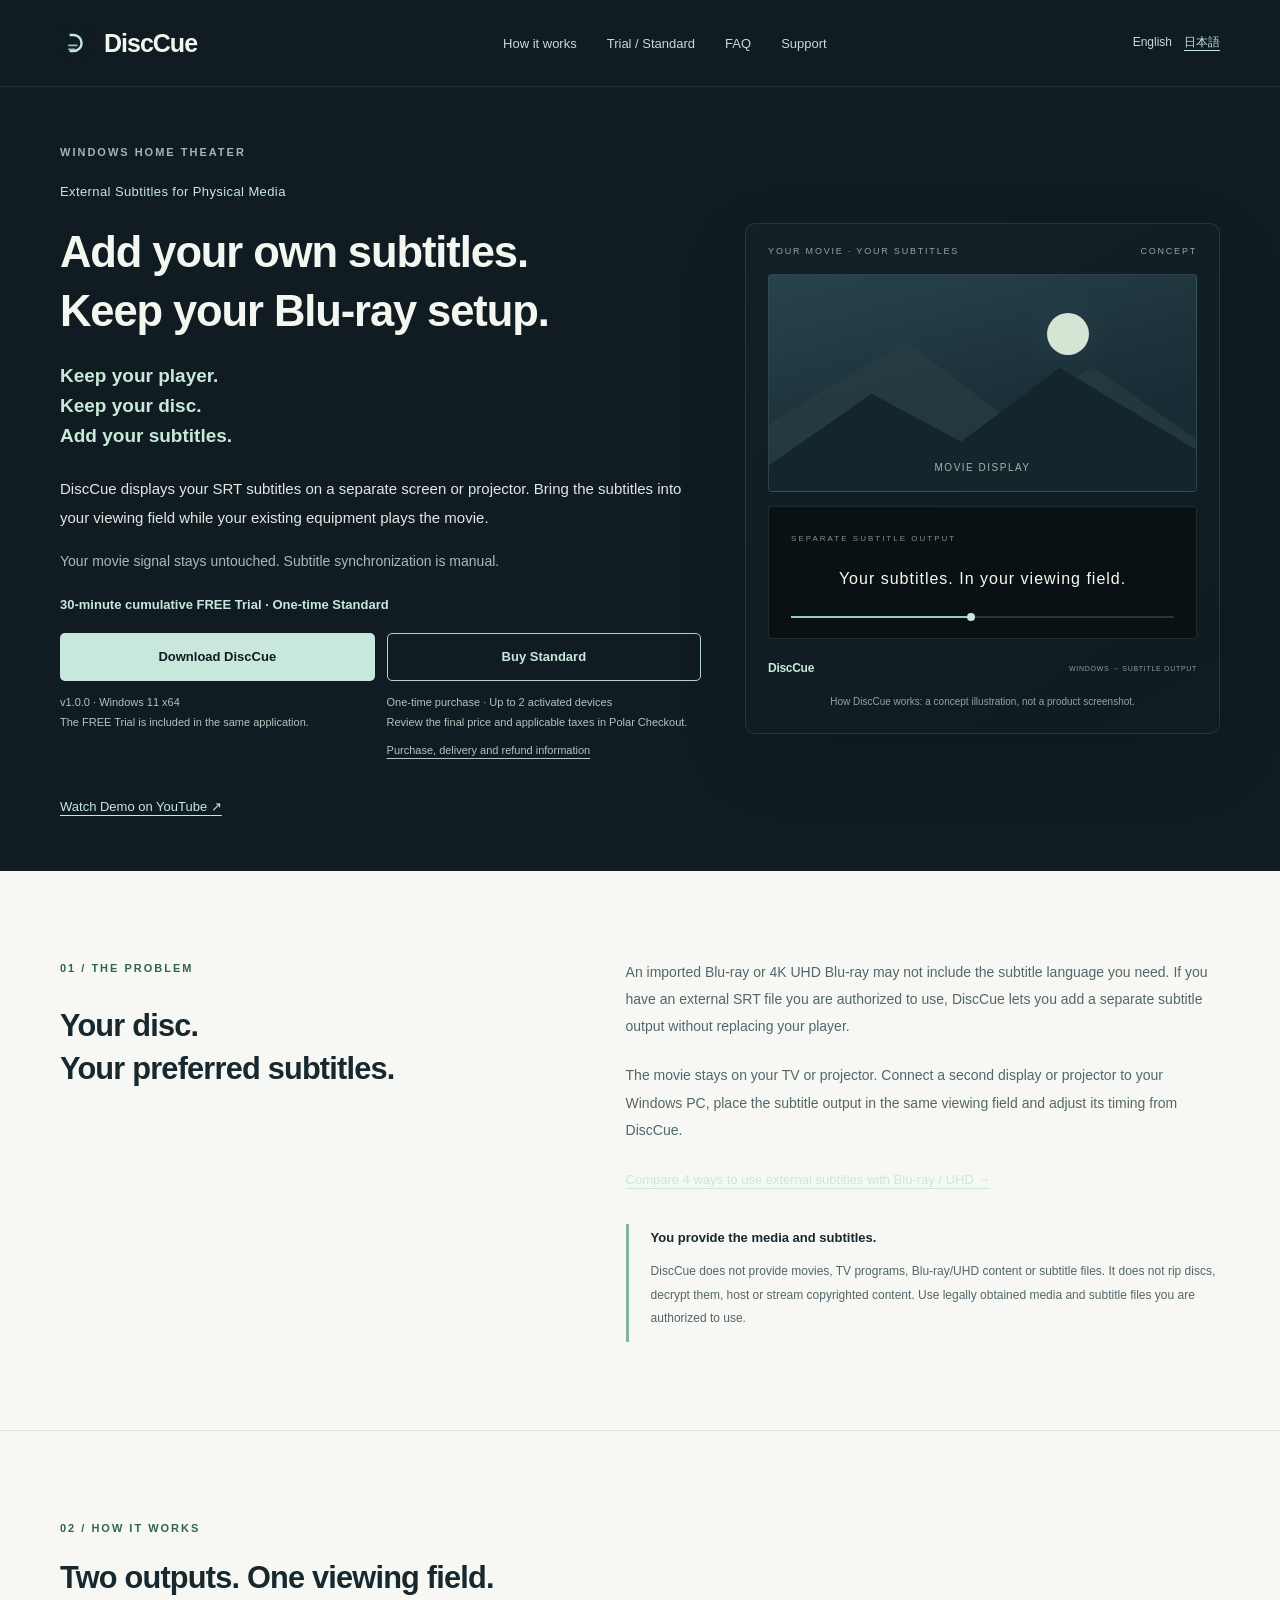
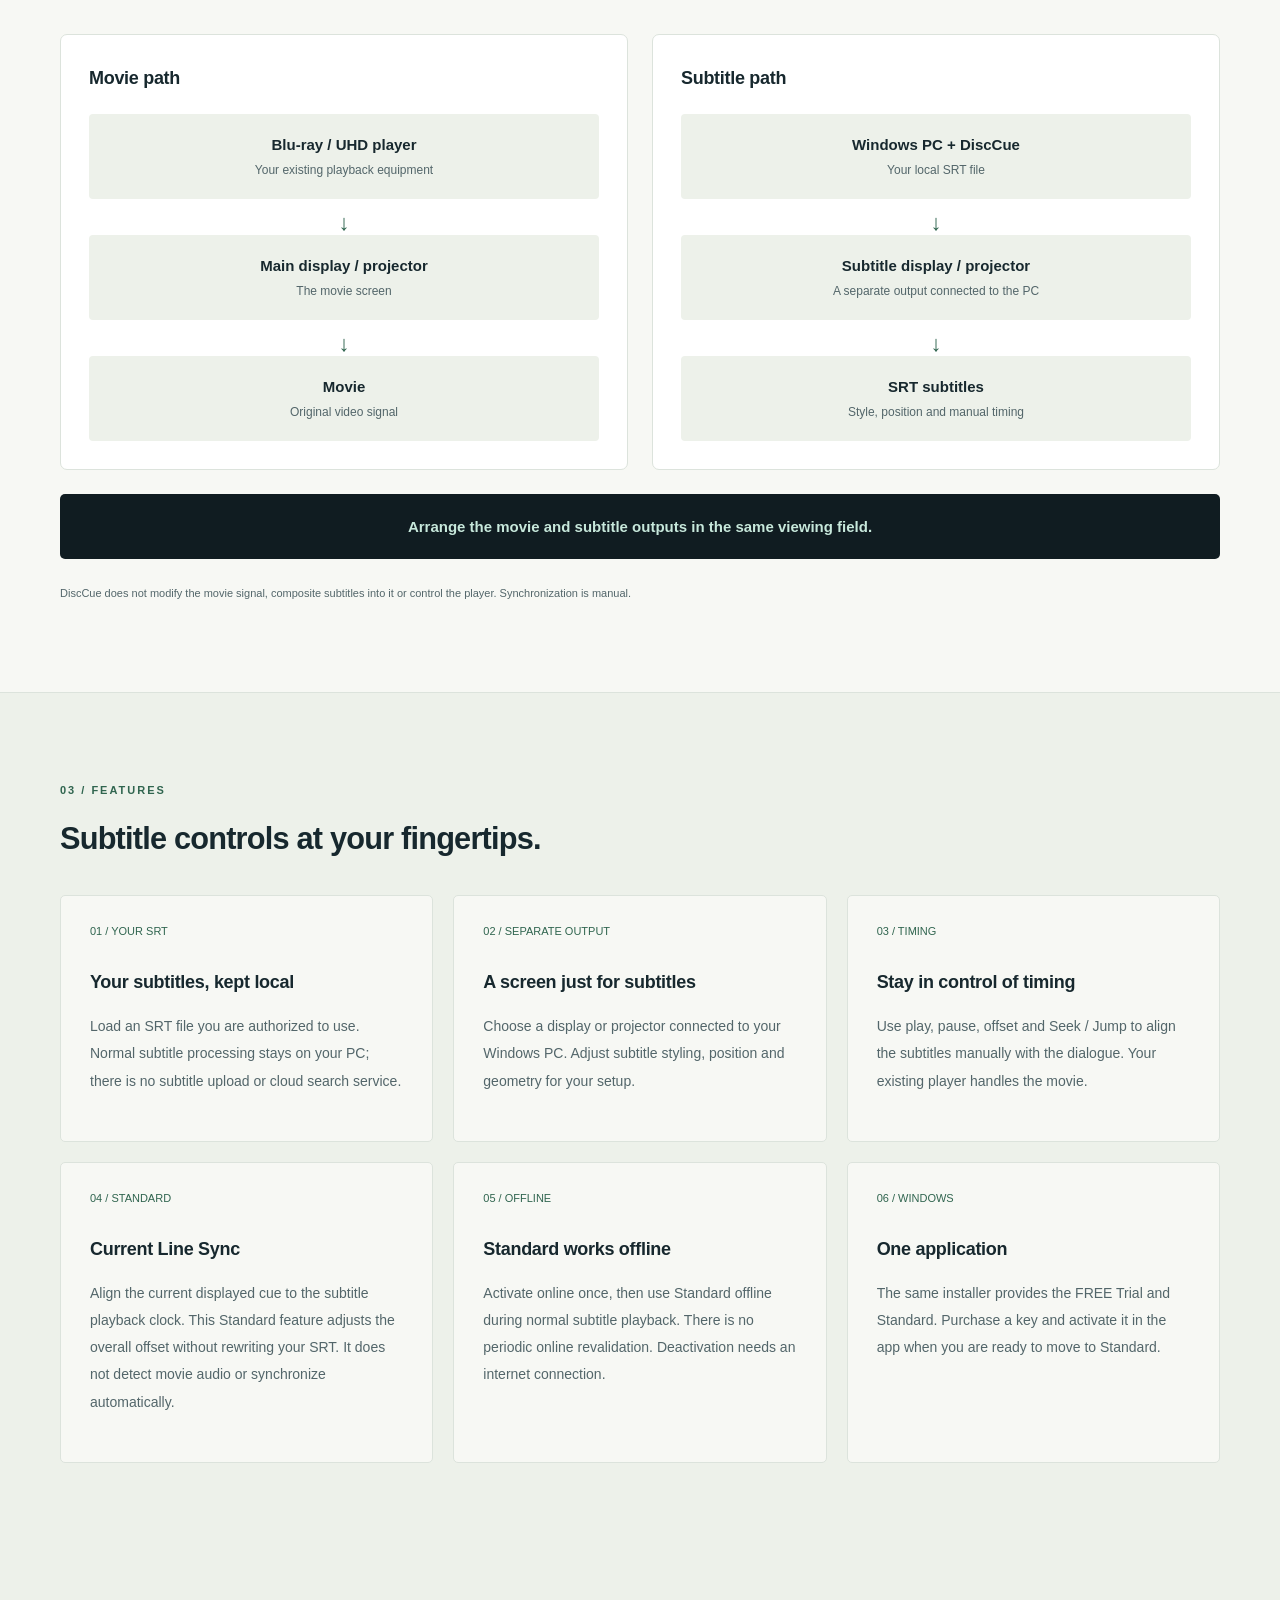
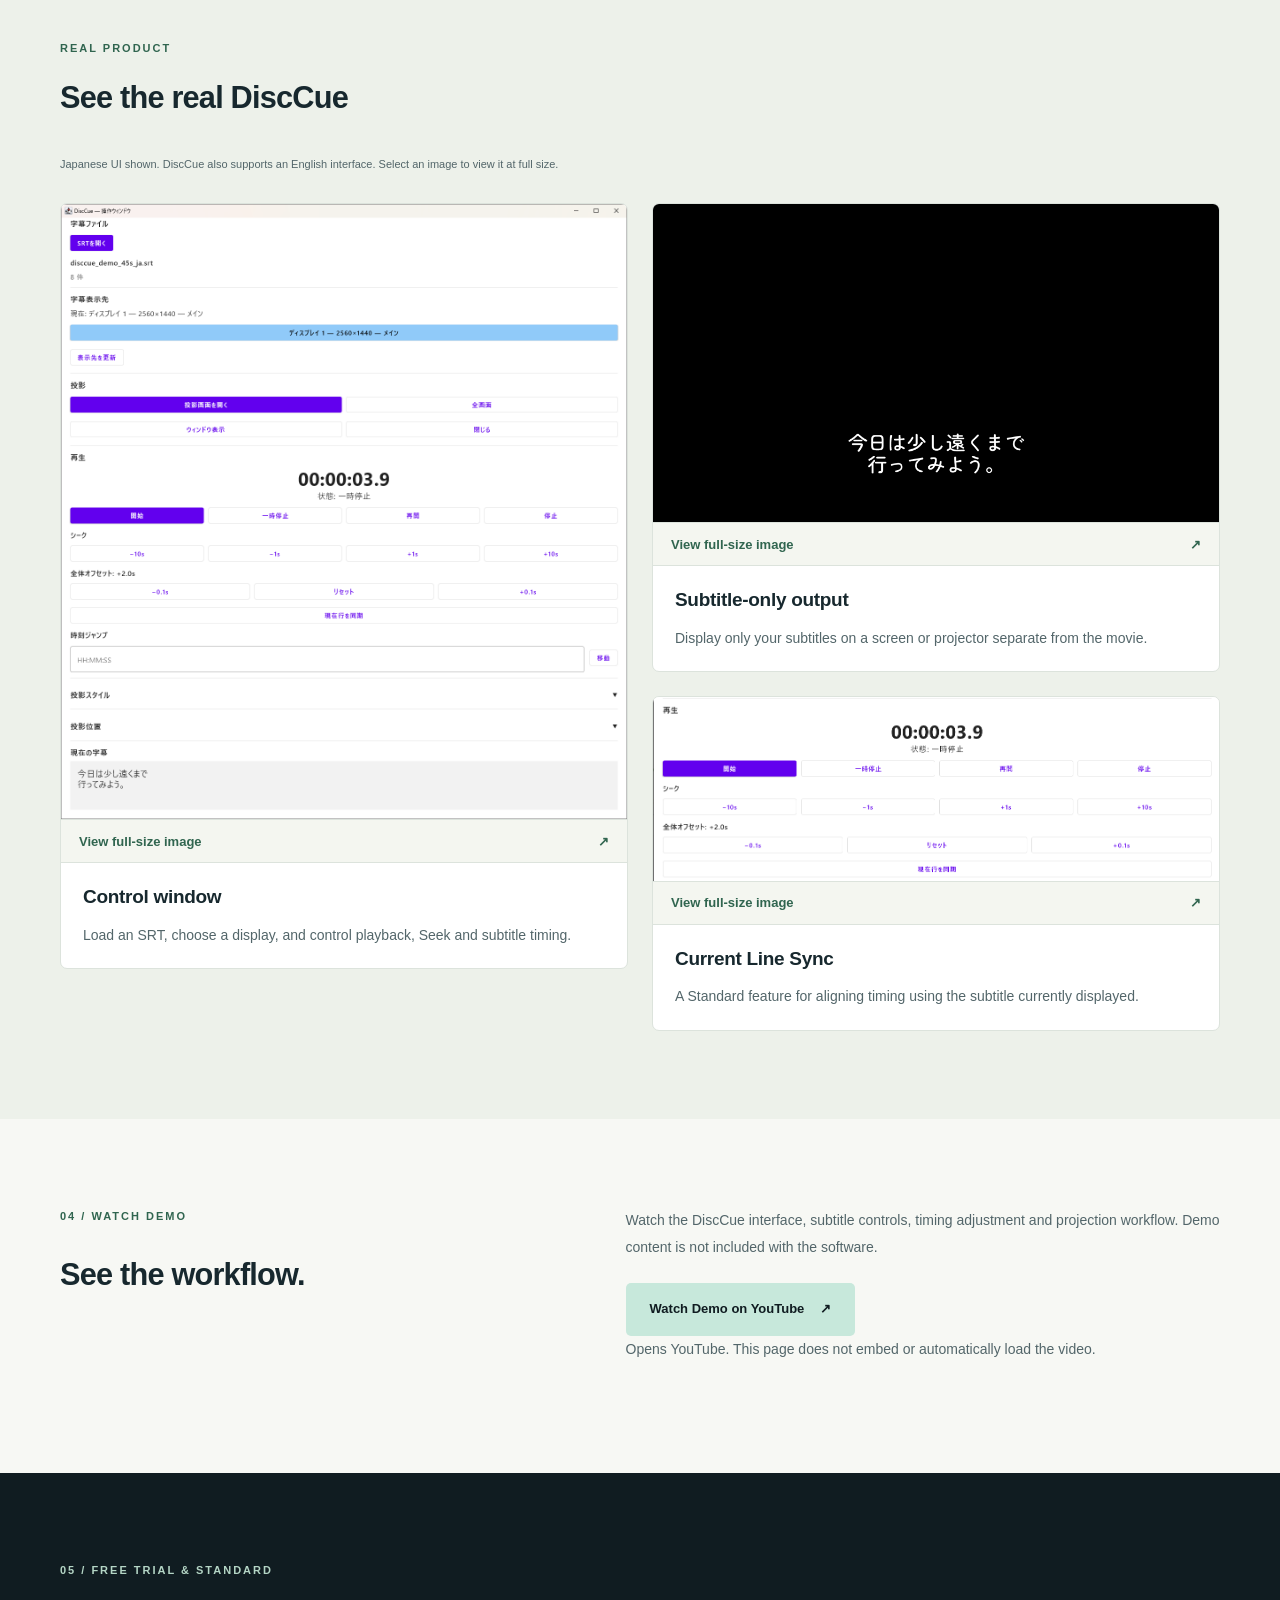
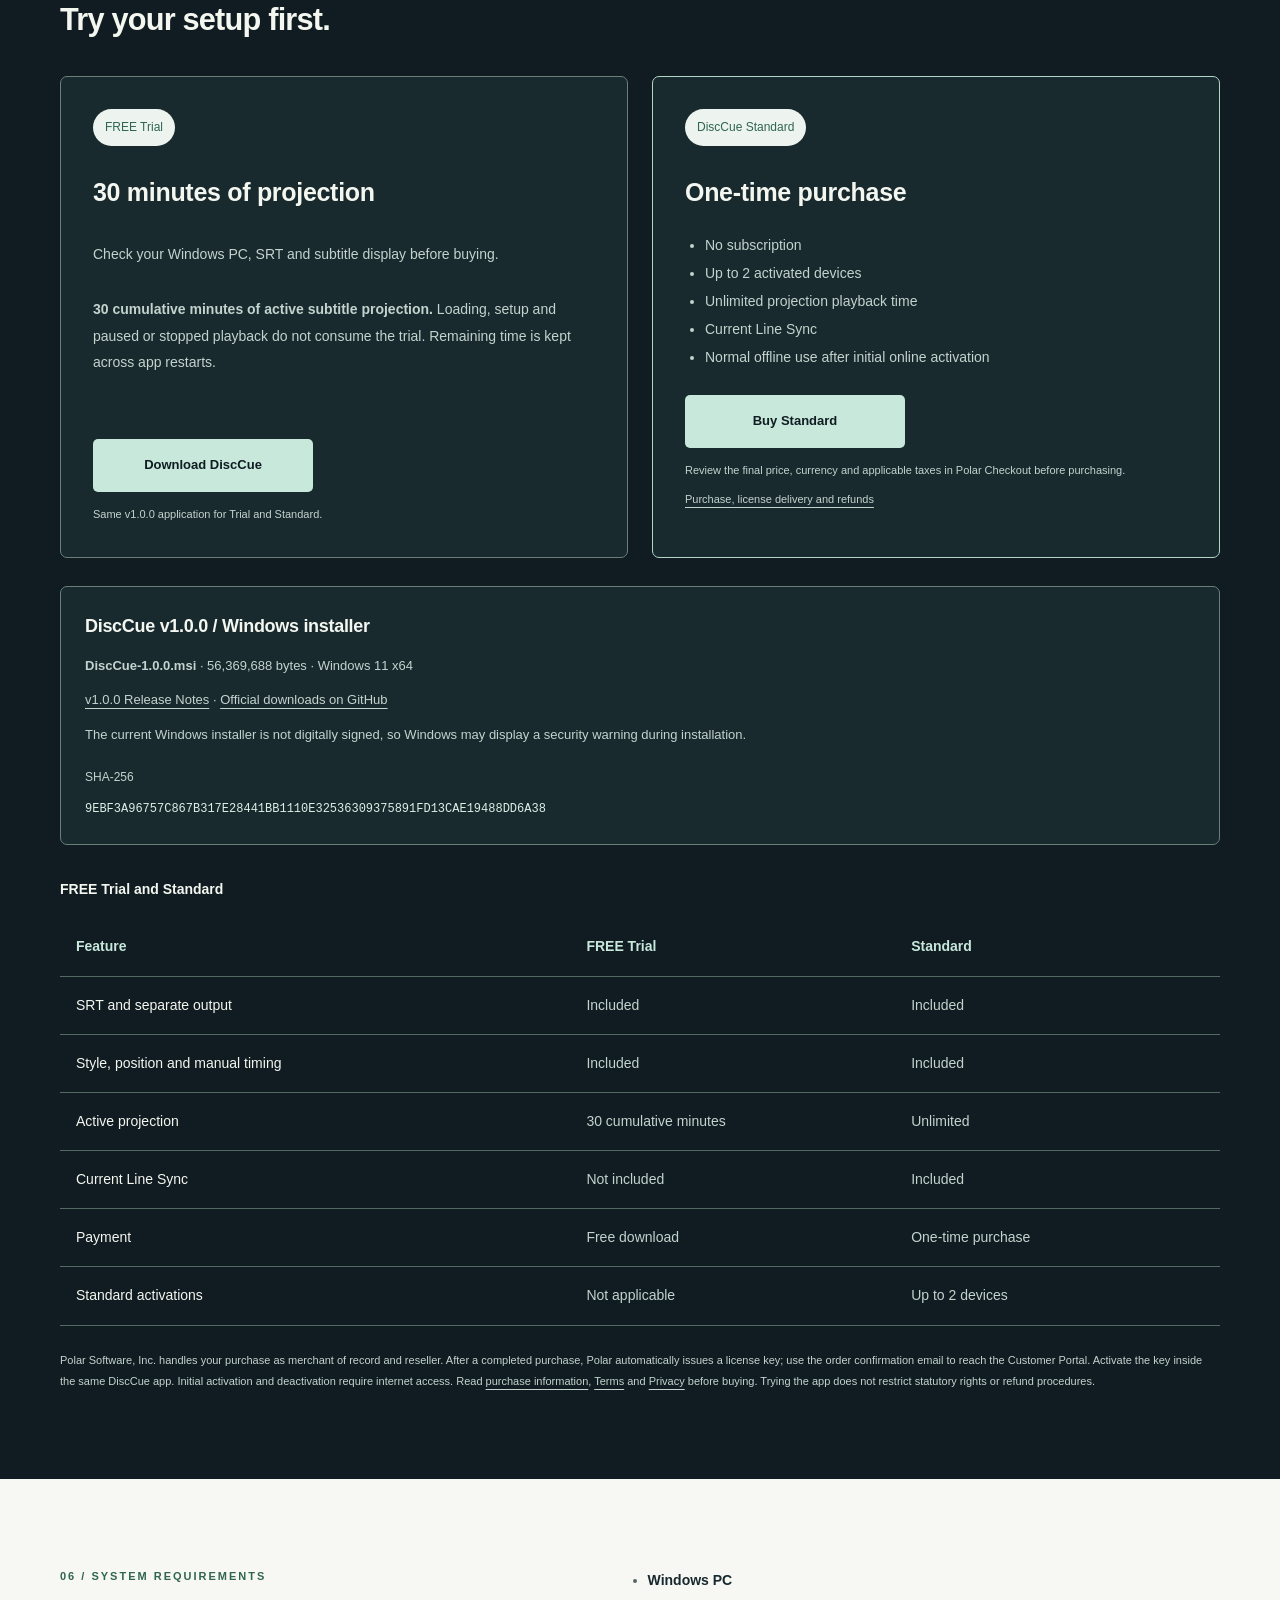
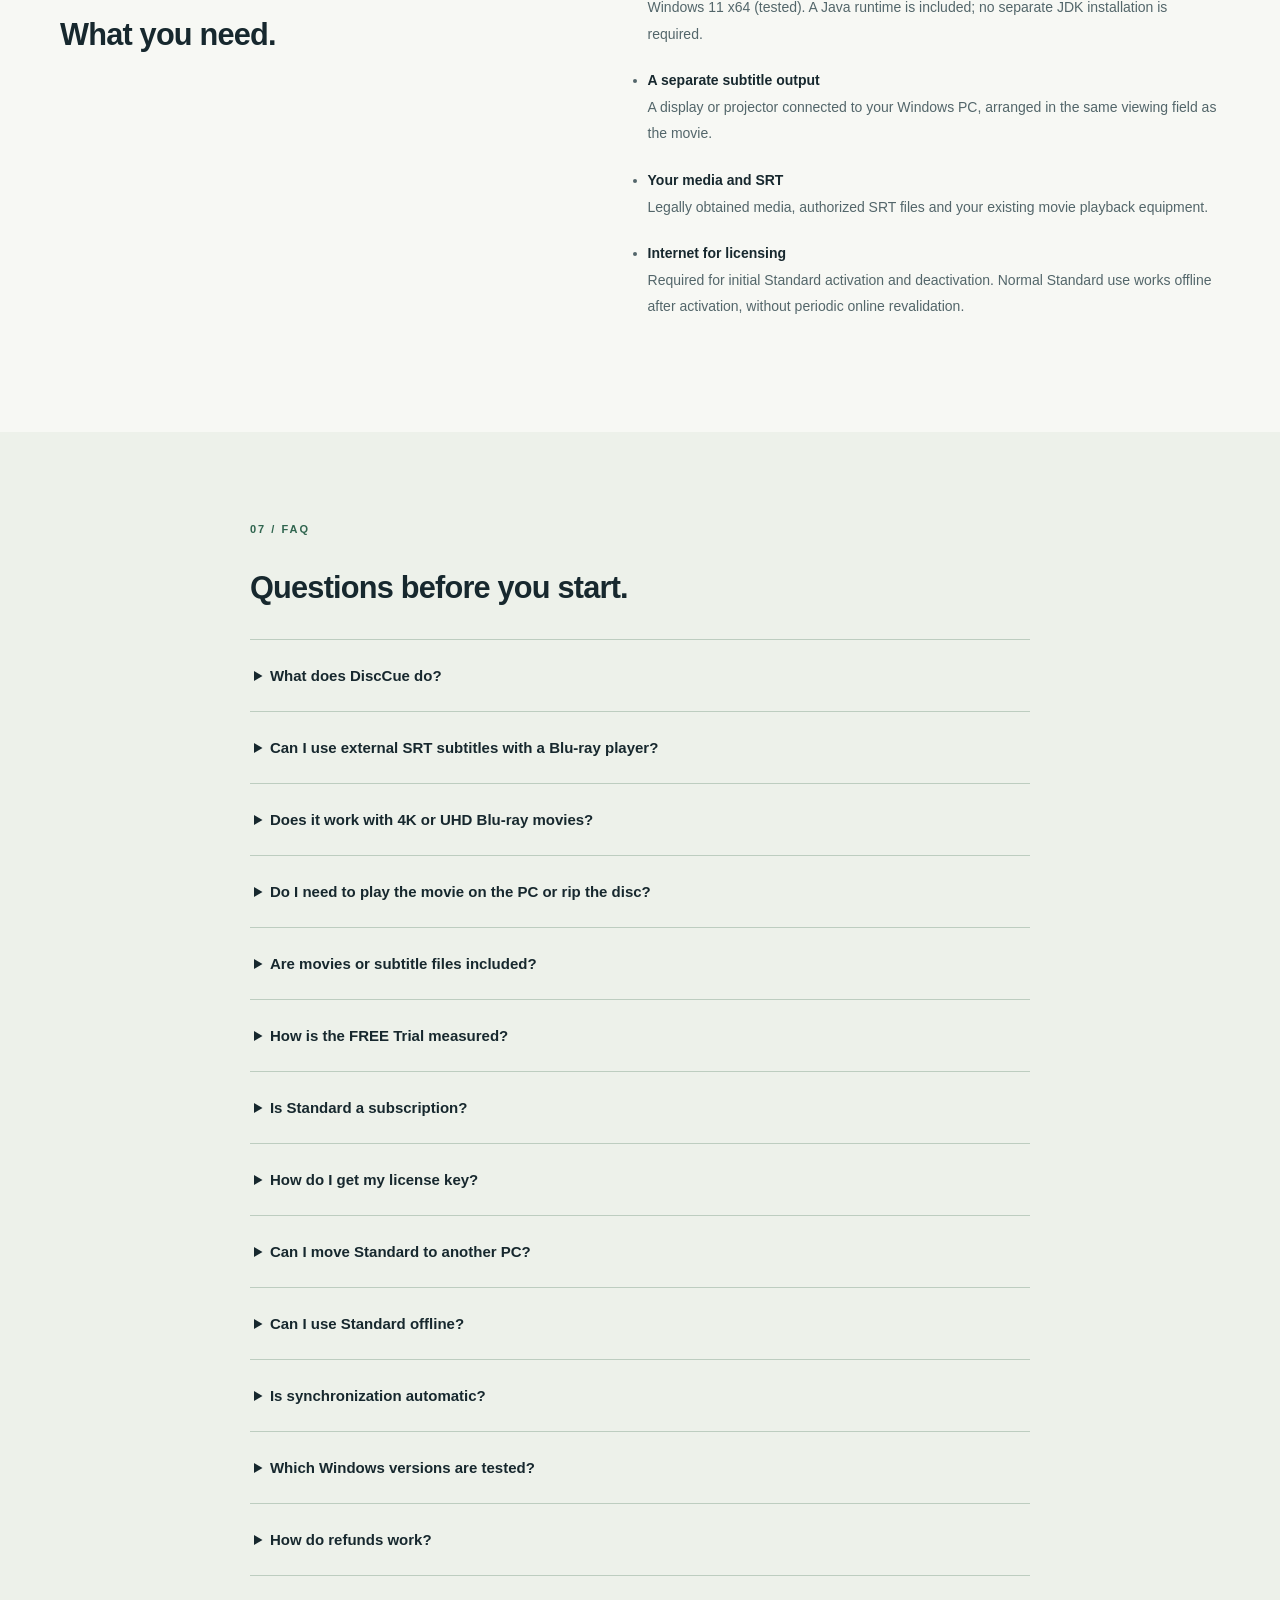
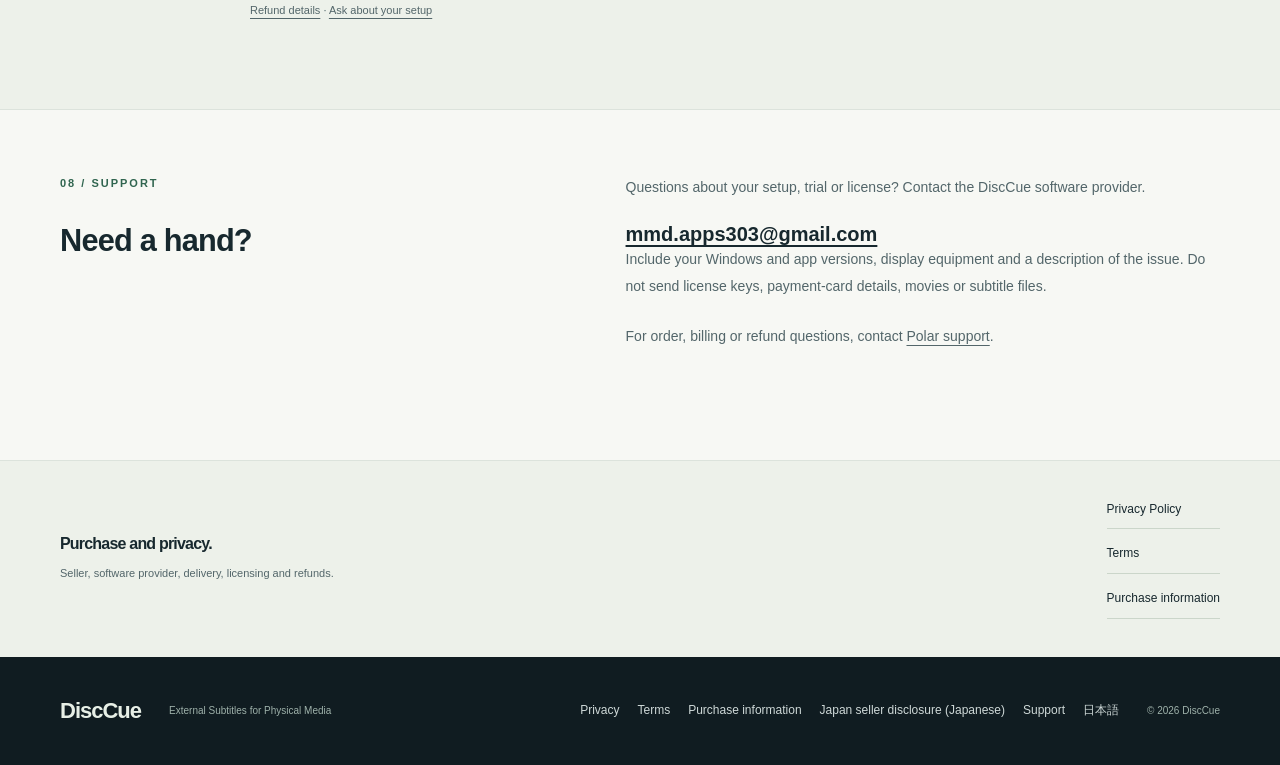
==== en/index.html @ c6c75b80 "Update DiscCue demo video links" ====
<!doctype html>
<html lang="en">
<head>
  <meta charset="utf-8">
  <meta name="viewport" content="width=device-width, initial-scale=1">
  <title>DiscCue — External SRT subtitles for Blu-ray and UHD</title>
  <meta name="description" content="Use your own external SRT subtitles with Blu-ray or UHD playback through a separate Windows display or projector. Manual timing, a free trial and one-time Standard.">
  <meta name="theme-color" content="#101c21">
  <link rel="canonical" href="https://maguwaidog.github.io/disccue/en/">
  <link rel="alternate" hreflang="ja" href="https://maguwaidog.github.io/disccue/">
  <link rel="alternate" hreflang="en" href="https://maguwaidog.github.io/disccue/en/">
  <link rel="alternate" hreflang="x-default" href="https://maguwaidog.github.io/disccue/">
  <meta property="og:type" content="website">
  <meta property="og:site_name" content="DiscCue">
  <meta property="og:locale" content="en_US">
  <meta property="og:title" content="DiscCue — External SRT subtitles for Blu-ray and UHD">
  <meta property="og:description" content="Use your own external SRT subtitles with Blu-ray or UHD playback through a separate Windows display or projector. Manual timing, a free trial and one-time Standard.">
  <meta property="og:url" content="https://maguwaidog.github.io/disccue/en/">
  <meta name="twitter:card" content="summary">
  <meta name="twitter:title" content="DiscCue — External SRT subtitles for Blu-ray and UHD">
  <meta name="twitter:description" content="Use your own external SRT subtitles with Blu-ray or UHD playback through a separate Windows display or projector. Manual timing, a free trial and one-time Standard.">
  <link rel="icon" href="../assets/favicon.svg" type="image/svg+xml">
  <link rel="stylesheet" href="../assets/styles.css">
</head>
<body>
  <a class="skip-link" href="#main">Skip to content</a>
  <header class="site-header"><div class="wrap header-inner">
    <a class="brand" href="./" aria-label="DiscCue home"><img src="../assets/favicon.svg" width="32" height="32" alt=""><span>DiscCue</span></a>
    <nav aria-label="Main navigation"><a href="#how-it-works">How it works</a><a href="#pricing">Trial / Standard</a><a href="#faq">FAQ</a><a href="#support">Support</a></nav>
    <div class="language-switch" aria-label="Website language"><span lang="en" aria-current="true">English</span><a href="../" lang="ja" hreflang="ja" aria-label="日本語 / Japanese">日本語</a></div>
  </div></header>
  <main id="main">
    <section class="hero"><div class="wrap hero-grid">
      <div class="hero-copy"><p class="eyebrow">WINDOWS HOME THEATER</p><p class="descriptor">External Subtitles for Physical Media</p>
        <h1>Add your own subtitles.<br>Keep your Blu-ray setup.</h1>
        <p class="hero-promise">Keep your player.<br>Keep your disc.<br>Add your subtitles.</p>
        <p class="lead">DiscCue displays your SRT subtitles on a separate screen or projector. Bring the subtitles into your viewing field while your existing equipment plays the movie.</p>
        <p class="hero-detail">Your movie signal stays untouched. Subtitle synchronization is manual.</p>
        <p class="offer-summary">30-minute cumulative FREE Trial · One-time Standard</p>
        <div class="cta-group" aria-label="Try or purchase DiscCue">
          <div class="cta-item"><a class="button" href="https://github.com/maguwaidog/DiscCue-Releases/releases/download/v1.0.0/DiscCue-1.0.0.msi" aria-describedby="download-note">Download DiscCue</a><p id="download-note" class="cta-note">v1.0.0 · Windows 11 x64<br>The FREE Trial is included in the same application.</p></div>
          <div class="cta-item"><a class="button button-outline" href="https://buy.polar.sh/polar_cl_TDCBYYSAvUdgNv5AkaE9ONiixadWXCWjz7tw21eu6fU" aria-describedby="purchase-note">Buy Standard</a><p id="purchase-note" class="cta-note">One-time purchase · Up to 2 activated devices<br>Review the final price and applicable taxes in Polar Checkout.<br><a href="purchase.html">Purchase, delivery and refund information</a></p></div>
        </div>
        <a class="text-link" href="https://youtu.be/dOdLDPHiemw">Watch Demo on YouTube <span aria-hidden="true">↗</span></a>
      </div>
      <figure class="concept" aria-labelledby="concept-caption">
        <div class="concept-top"><span>YOUR MOVIE · YOUR SUBTITLES</span><span>CONCEPT</span></div>
        <div class="screen-art" aria-hidden="true"><div class="moon"></div><div class="ridge ridge-back"></div><div class="ridge ridge-front"></div><span class="screen-label">MOVIE DISPLAY</span></div>
        <div class="subtitle-panel" aria-hidden="true"><span class="panel-label">SEPARATE SUBTITLE OUTPUT</span><p>Your subtitles. In your viewing field.</p><div class="timeline"><span></span><i></i></div></div>
        <div class="concept-bottom"><strong>DiscCue</strong><span>WINDOWS → SUBTITLE OUTPUT</span></div>
        <figcaption id="concept-caption">How DiscCue works: a concept illustration, not a product screenshot.</figcaption>
      </figure>
    </div></section>

    <section class="section product" id="problem"><div class="wrap product-grid"><div><p class="eyebrow">01 / THE PROBLEM</p><h2>Your disc.<br>Your preferred subtitles.</h2></div><div class="prose"><p>An imported Blu-ray or 4K UHD Blu-ray may not include the subtitle language you need. If you have an external SRT file you are authorized to use, DiscCue lets you add a separate subtitle output without replacing your player.</p><p>The movie stays on your TV or projector. Connect a second display or projector to your Windows PC, place the subtitle output in the same viewing field and adjust its timing from DiscCue.</p><p><a class="text-link" href="guides/blu-ray-external-subtitles/">Compare 4 ways to use external subtitles with Blu-ray / UHD →</a></p><div class="content-notice"><strong>You provide the media and subtitles.</strong><p>DiscCue does not provide movies, TV programs, Blu-ray/UHD content or subtitle files. It does not rip discs, decrypt them, host or stream copyrighted content. Use legally obtained media and subtitle files you are authorized to use.</p></div></div></div></section>

    <section class="section how-section" id="how-it-works"><div class="wrap"><div class="section-heading"><div><p class="eyebrow">02 / HOW IT WORKS</p><h2>Two outputs. One viewing field.</h2></div></div><div class="flow-grid"><div class="flow-card"><h3>Movie path</h3><ol class="signal-flow"><li>Blu-ray / UHD player<span>Your existing playback equipment</span></li><li>Main display / projector<span>The movie screen</span></li><li>Movie<span>Original video signal</span></li></ol></div><div class="flow-card"><h3>Subtitle path</h3><ol class="signal-flow"><li>Windows PC + DiscCue<span>Your local SRT file</span></li><li>Subtitle display / projector<span>A separate output connected to the PC</span></li><li>SRT subtitles<span>Style, position and manual timing</span></li></ol></div></div><p class="viewing-note">Arrange the movie and subtitle outputs in the same viewing field.</p><p class="section-note">DiscCue does not modify the movie signal, composite subtitles into it or control the player. Synchronization is manual.</p></div></section>

    <section class="section features" id="features"><div class="wrap"><div class="section-heading"><div><p class="eyebrow">03 / FEATURES</p><h2>Subtitle controls at your fingertips.</h2></div></div><div class="feature-grid">
        <article class="feature-card"><span class="feature-number">01 / YOUR SRT</span><h3>Your subtitles, kept local</h3><p>Load an SRT file you are authorized to use. Normal subtitle processing stays on your PC; there is no subtitle upload or cloud search service.</p></article>
        <article class="feature-card"><span class="feature-number">02 / SEPARATE OUTPUT</span><h3>A screen just for subtitles</h3><p>Choose a display or projector connected to your Windows PC. Adjust subtitle styling, position and geometry for your setup.</p></article>
        <article class="feature-card"><span class="feature-number">03 / TIMING</span><h3>Stay in control of timing</h3><p>Use play, pause, offset and Seek / Jump to align the subtitles manually with the dialogue. Your existing player handles the movie.</p></article>
        <article class="feature-card"><span class="feature-number">04 / STANDARD</span><h3>Current Line Sync</h3><p>Align the current displayed cue to the subtitle playback clock. This Standard feature adjusts the overall offset without rewriting your SRT. It does not detect movie audio or synchronize automatically.</p></article>
        <article class="feature-card"><span class="feature-number">05 / OFFLINE</span><h3>Standard works offline</h3><p>Activate online once, then use Standard offline during normal subtitle playback. There is no periodic online revalidation. Deactivation needs an internet connection.</p></article>
        <article class="feature-card"><span class="feature-number">06 / WINDOWS</span><h3>One application</h3><p>The same installer provides the FREE Trial and Standard. Purchase a key and activate it in the app when you are ready to move to Standard.</p></article>
    </div></div></section>

    <section class="section product-shots" id="real-product"><div class="wrap">
      <div class="section-heading"><div><p class="eyebrow">REAL PRODUCT</p><h2>See the real DiscCue</h2></div></div>
      <p class="section-note product-shot-note">Japanese UI shown. DiscCue also supports an English interface. Select an image to view it at full size.</p>
      <div class="product-shot-grid">
      <figure class="product-shot product-shot-featured">
        <a class="product-shot-link" href="../assets/screenshots/disccue-operation-window.webp" aria-describedby="product-shot-caption-1">
          <img src="../assets/screenshots/disccue-operation-window.webp" width="1280" height="1392" style="aspect-ratio:1280/1392" alt="DiscCue control window with a demo SRT loaded, display selection, projection, playback, Seek, global offset and the current subtitle." loading="lazy" decoding="async">
          <span class="product-shot-action">View full-size image <span aria-hidden="true">↗</span></span>
        </a>
        <figcaption id="product-shot-caption-1"><h3>Control window</h3><p>Load an SRT, choose a display, and control playback, Seek and subtitle timing.</p></figcaption>
      </figure>
      <figure class="product-shot">
        <a class="product-shot-link" href="../assets/screenshots/disccue-subtitle-output.webp" aria-describedby="product-shot-caption-2">
          <img src="../assets/screenshots/disccue-subtitle-output.webp" width="2048" height="1152" style="aspect-ratio:2048/1152" alt="Two lines of Japanese demo subtitles near the bottom of a black subtitle-only output: “今日は少し遠くまで / 行ってみよう。”" loading="lazy" decoding="async">
          <span class="product-shot-action">View full-size image <span aria-hidden="true">↗</span></span>
        </a>
        <figcaption id="product-shot-caption-2"><h3>Subtitle-only output</h3><p>Display only your subtitles on a screen or projector separate from the movie.</p></figcaption>
      </figure>
      <figure class="product-shot">
        <a class="product-shot-link" href="../assets/screenshots/disccue-current-line-sync.webp" aria-describedby="product-shot-caption-3">
          <img src="../assets/screenshots/disccue-current-line-sync.webp" width="1277" height="414" style="aspect-ratio:1277/414" alt="Current Line Sync controls with playback time 00:00:03.9, Seek, a +2.0-second global offset, ±0.1-second adjustments and Sync Current Line." loading="lazy" decoding="async">
          <span class="product-shot-action">View full-size image <span aria-hidden="true">↗</span></span>
        </a>
        <figcaption id="product-shot-caption-3"><h3>Current Line Sync</h3><p>A Standard feature for aligning timing using the subtitle currently displayed.</p></figcaption>
      </figure>
      </div>
    </div></section>

    <section class="section" id="demo"><div class="wrap product-grid"><div><p class="eyebrow">04 / WATCH DEMO</p><h2>See the workflow.</h2></div><div class="prose"><p>Watch the DiscCue interface, subtitle controls, timing adjustment and projection workflow. Demo content is not included with the software.</p><a class="button" href="https://youtu.be/dOdLDPHiemw">Watch Demo on YouTube <span aria-hidden="true">↗</span></a><p class="section-note">Opens YouTube. This page does not embed or automatically load the video.</p></div></div></section>

    <section class="section pricing-section" id="pricing"><div class="wrap"><div class="section-heading"><div><p class="eyebrow">05 / FREE TRIAL &amp; STANDARD</p><h2>Try your setup first.</h2></div></div><div class="plan-grid">
      <article class="plan-card"><p class="pill">FREE Trial</p><h3>30 minutes of projection</h3><p>Check your Windows PC, SRT and subtitle display before buying.</p><p><strong>30 cumulative minutes of active subtitle projection.</strong> Loading, setup and paused or stopped playback do not consume the trial. Remaining time is kept across app restarts.</p><a class="button" href="https://github.com/maguwaidog/DiscCue-Releases/releases/download/v1.0.0/DiscCue-1.0.0.msi" aria-describedby="trial-plan-note">Download DiscCue</a><p id="trial-plan-note" class="cta-note">Same v1.0.0 application for Trial and Standard.</p></article>
      <article class="plan-card standard-card"><p class="pill">DiscCue Standard</p><h3>One-time purchase</h3><ul class="plan-facts"><li>No subscription</li><li>Up to 2 activated devices</li><li>Unlimited projection playback time</li><li>Current Line Sync</li><li>Normal offline use after initial online activation</li></ul><a class="button" href="https://buy.polar.sh/polar_cl_TDCBYYSAvUdgNv5AkaE9ONiixadWXCWjz7tw21eu6fU" aria-describedby="standard-plan-note">Buy Standard</a><p id="standard-plan-note" class="cta-note">Review the final price, currency and applicable taxes in Polar Checkout before purchasing.<br><a href="purchase.html">Purchase, license delivery and refunds</a></p></article>
    </div>
    <div class="download-info" id="download-details"><h3>DiscCue v1.0.0 / Windows installer</h3><p><strong>DiscCue-1.0.0.msi</strong> · 56,369,688 bytes · Windows 11 x64</p><p><a href="https://github.com/maguwaidog/DiscCue-Releases/releases/tag/v1.0.0">v1.0.0 Release Notes</a> · <a href="https://github.com/maguwaidog/DiscCue-Releases">Official downloads on GitHub</a></p><p>The current Windows installer is not digitally signed, so Windows may display a security warning during installation.</p><p class="checksum-label">SHA-256</p><code class="checksum">9EBF3A96757C867B317E28441BB1110E32536309375891FD13CAE19488DD6A38</code></div>
    <div class="comparison"><table><caption>FREE Trial and Standard</caption><thead><tr><th scope="col">Feature</th><th scope="col">FREE Trial</th><th scope="col">Standard</th></tr></thead><tbody><tr><th scope="row">SRT and separate output</th><td>Included</td><td>Included</td></tr><tr><th scope="row">Style, position and manual timing</th><td>Included</td><td>Included</td></tr><tr><th scope="row">Active projection</th><td>30 cumulative minutes</td><td>Unlimited</td></tr><tr><th scope="row">Current Line Sync</th><td>Not included</td><td>Included</td></tr><tr><th scope="row">Payment</th><td>Free download</td><td>One-time purchase</td></tr><tr><th scope="row">Standard activations</th><td>Not applicable</td><td>Up to 2 devices</td></tr></tbody></table></div>
    <p class="section-note">Polar Software, Inc. handles your purchase as merchant of record and reseller. After a completed purchase, Polar automatically issues a license key; use the order confirmation email to reach the Customer Portal. Activate the key inside the same DiscCue app. Initial activation and deactivation require internet access. Read <a href="purchase.html">purchase information</a>, <a href="terms.html">Terms</a> and <a href="privacy.html">Privacy</a> before buying. Trying the app does not restrict statutory rights or refund procedures.</p></div></section>

    <section class="section requirements-section" id="requirements"><div class="wrap product-grid"><div><p class="eyebrow">06 / SYSTEM REQUIREMENTS</p><h2>What you need.</h2></div><div class="prose"><ul class="requirements-list"><li><strong>Windows PC</strong><br>Windows 11 x64 (tested). A Java runtime is included; no separate JDK installation is required.</li><li><strong>A separate subtitle output</strong><br>A display or projector connected to your Windows PC, arranged in the same viewing field as the movie.</li><li><strong>Your media and SRT</strong><br>Legally obtained media, authorized SRT files and your existing movie playback equipment.</li><li><strong>Internet for licensing</strong><br>Required for initial Standard activation and deactivation. Normal Standard use works offline after activation, without periodic online revalidation.</li></ul></div></div></section>

    <section class="section faq-section" id="faq"><div class="wrap document-wrap"><p class="eyebrow">07 / FAQ</p><h2>Questions before you start.</h2><div class="faq-list">
        <details><summary>What does DiscCue do?</summary><p>It displays your own SRT subtitles on a separate display or projector and lets you adjust their timing manually. Position the subtitle output in the same viewing field as the movie.</p></details>
        <details><summary>Can I use external SRT subtitles with a Blu-ray player?</summary><p>Yes, using a Windows PC and a separate subtitle display or projector. The Blu-ray player continues playing the disc as usual. DiscCue does not send subtitles into the player or add a digital overlay to its HDMI signal.</p></details>
        <details><summary>Does it work with 4K or UHD Blu-ray movies?</summary><p>The movie continues through your existing UHD playback equipment. DiscCue handles only the separate subtitle output, so it does not process the movie resolution, HDR or audio. It is not a disc player or ripping tool.</p></details>
        <details><summary>Do I need to play the movie on the PC or rip the disc?</summary><p>No. You can keep playing the legally obtained disc on your existing equipment. DiscCue does not rip discs, decrypt them or stream copyrighted content.</p></details>
        <details><summary>Are movies or subtitle files included?</summary><p>No. Supply legally obtained media and SRT files you are authorized to use. Subtitle downloads, translation and cloud search are not included.</p></details>
        <details><summary>How is the FREE Trial measured?</summary><p>It provides 30 cumulative minutes of active subtitle projection. Loading, setup and paused or stopped playback do not consume it. Remaining time survives app restarts; projection playback pauses when the trial is exhausted. Current Line Sync is a Standard feature.</p></details>
        <details><summary>Is Standard a subscription?</summary><p>No. Standard is a one-time purchase for up to two activated devices. Review the final price, currency and applicable taxes in Polar Checkout before paying.</p></details>
        <details><summary>How do I get my license key?</summary><p>After your purchase is completed, Polar automatically issues the key. Follow the instructions in the order confirmation email to access the Customer Portal and view or copy it. Activate it inside the same DiscCue app; there is no separate Standard installer.</p></details>
        <details><summary>Can I move Standard to another PC?</summary><p>Yes. Connect the current PC to the internet and deactivate it to release an activation slot, then activate the new PC. Up to two devices may be activated.</p></details>
        <details><summary>Can I use Standard offline?</summary><p>Yes, after initial online activation. Normal subtitle use is offline, without periodic online revalidation. Initial activation and deactivation require an internet connection.</p></details>
        <details><summary>Is synchronization automatic?</summary><p>No. Use playback controls, offset and Seek / Jump to align subtitles manually. Current Line Sync corrects the offset using the current displayed cue; it does not listen to the movie or control your player.</p></details>
        <details><summary>Which Windows versions are tested?</summary><p>Windows 11 x64. A Java runtime is included, so you do not need a separate JDK. Use the free trial to check your PC, display and SRT before purchasing.</p></details>
        <details><summary>How do refunds work?</summary><p>Contact Polar support within 10 days of the transaction date with your order number and reason. Polar reviews requests at its discretion; this is not a money-back guarantee and does not limit non-waivable rights or other remedies. Read the purchase information page for details.</p></details>
    </div><p class="section-note"><a href="purchase.html#refund">Refund details</a> · <a href="mailto:mmd.apps303@gmail.com">Ask about your setup</a></p></div></section>

    <section class="section contact-section" id="support"><div class="wrap contact-grid"><div><p class="eyebrow">08 / SUPPORT</p><h2>Need a hand?</h2></div><div class="prose"><p>Questions about your setup, trial or license? Contact the DiscCue software provider.</p><a class="support-email" href="mailto:mmd.apps303@gmail.com">mmd.apps303@gmail.com</a><p>Include your Windows and app versions, display equipment and a description of the issue. Do not send license keys, payment-card details, movies or subtitle files.</p><p>For order, billing or refund questions, contact <a href="mailto:support@polar.sh">Polar support</a>.</p></div></div></section>
    <section class="policy-strip"><div class="wrap policy-grid"><div><h2>Purchase and privacy.</h2><p>Seller, software provider, delivery, licensing and refunds.</p></div><div class="policy-links"><a href="privacy.html">Privacy Policy</a><a href="terms.html">Terms</a><a href="purchase.html">Purchase information</a></div></div></section>
  </main>
  <footer class="site-footer"><div class="wrap footer-inner"><a class="brand" href="./">DiscCue</a><p>External Subtitles for Physical Media</p><nav class="footer-links" aria-label="Policies and support"><a href="privacy.html">Privacy</a><a href="terms.html">Terms</a><a href="purchase.html">Purchase information</a><a href="../tokushoho.html" lang="en">Japan seller disclosure (Japanese)</a><a href="./#support">Support</a><a href="../" lang="ja" hreflang="ja" aria-label="日本語 / Japanese">日本語</a></nav><span>© 2026 DiscCue</span></div></footer>
</body>
</html>
---- assets/styles.css ----
:root{--ink:#17282e;--muted:#53666a;--paper:#f7f8f4;--line:#dce3dc;--night:#101c21;--accent:#c7e8db;--green:#30654f;--wrap:1160px;color-scheme:light;font-family:-apple-system,BlinkMacSystemFont,"Segoe UI","Noto Sans JP","Yu Gothic UI",Meiryo,sans-serif;color:var(--ink);background:var(--paper)}
*{box-sizing:border-box}html{scroll-behavior:smooth;scroll-padding-top:95px}body{margin:0}a{color:inherit;text-underline-offset:4px}a:hover{color:var(--green)}a:focus-visible{outline:3px solid #73b598;outline-offset:5px}img{display:block;max-width:100%}.wrap{width:min(var(--wrap),calc(100% - 96px));margin-inline:auto}.skip-link{position:absolute;top:-100px;left:12px;background:var(--accent);padding:12px;z-index:10}.skip-link:focus{top:12px}.site-header{background:var(--night);color:#f0f6f0;border-bottom:1px solid #ffffff15}.header-inner{min-height:86px;display:flex;align-items:center;justify-content:space-between;gap:24px}.brand{display:inline-flex;align-items:center;gap:12px;font-size:25px;font-weight:650;letter-spacing:-1px;text-decoration:none}.site-header a:hover,.site-footer a:hover{color:var(--accent)}nav{display:flex;gap:30px}nav a{font-size:13px;text-decoration:none;color:#ced8d7}.hero{background:var(--night);color:#f4f6f0;padding:86px 0 62px;overflow:hidden}.hero-grid{display:grid;grid-template-columns:1.1fr 1fr;align-items:center;gap:64px}.eyebrow{font-size:11px;font-weight:650;letter-spacing:2px;line-height:1.8;margin:0 0 26px;color:var(--green)}.hero .eyebrow{color:#a0b6b1;display:flex;align-items:center;gap:10px}.status-dot,.small-dot{height:6px;width:6px;background:#98d0b6;border-radius:50%;display:inline-block;flex-shrink:0}.descriptor{font-size:13px;letter-spacing:.4px;color:var(--accent);margin:0 0 19px}h1{font-size:clamp(30px,3.5vw,43px);letter-spacing:-1.7px;font-weight:650;line-height:1.65;margin:0 0 25px}p{line-height:1.95}.lead{font-size:17px;color:#e1e8e2;line-height:1.95;margin:0 0 16px}.reading{font-size:13px;white-space:nowrap}.hero-detail{font-size:14px;color:#a8bbb9;margin:0 0 30px}.button{display:inline-flex;align-items:center;gap:38px;background:var(--accent);color:var(--night);padding:15px 23px;text-decoration:none;font-size:13px;font-weight:650;border-radius:5px;min-height:48px}.button:hover{background:#e3f6eb;color:var(--night)}.availability{font-size:11px;color:#a8bbb9;margin:18px 0 0;max-width:400px}.concept{margin:0;min-width:0;border:1px solid #ffffff1a;border-radius:10px;padding:22px;background:linear-gradient(150deg,#ffffff05,#ffffff00);box-shadow:0 25px 70px #0000001a}.concept-top{display:flex;justify-content:space-between;align-items:center;font-size:9px;letter-spacing:1.8px;color:#90a6a3;margin-bottom:18px}.screen-art{height:218px;position:relative;background:linear-gradient(165deg,#28434c,#182c35 70%);border:1px solid #75999036;border-radius:4px;overflow:hidden}.moon{position:absolute;width:42px;height:42px;top:38px;right:25%;border-radius:50%;background:#d5e4d3;box-shadow:0 0 48px #c7e8db15}.ridge{position:absolute;width:100%;height:130px;bottom:0;clip-path:polygon(0 80%,24% 25%,45% 62%,68% 5%,100% 68%,100% 100%,0 100%);background:#263e42}.ridge-back{bottom:26px;opacity:.7;transform:scaleX(-1)}.ridge-front{background:#14262b}.screen-label{position:absolute;bottom:18px;left:0;width:100%;text-align:center;font-size:10px;letter-spacing:1.5px;color:#9db3ae}.subtitle-panel{margin-top:14px;padding:20px 22px;background:#091115;border:1px solid #5b7f7140;border-radius:4px}.panel-label{font-size:8px;letter-spacing:2px;color:#78968d}.subtitle-panel p{font-size:clamp(12px,1.3vw,16px);text-align:center;letter-spacing:1px;margin:18px 0 22px;white-space:nowrap;color:#f8faf0}.timeline{position:relative;height:2px;background:#263a35}.timeline span{display:block;width:46%;height:2px;background:#9acfb8}.timeline i{position:absolute;left:46%;top:-3px;width:8px;height:8px;background:#c7e8db;border-radius:50%}.concept-bottom{display:flex;justify-content:space-between;align-items:center;gap:8px;color:#87a099;font-size:7px;letter-spacing:.7px;margin-top:22px}.concept-bottom strong{font-size:12px;letter-spacing:-.3px;color:#c7e8db}.concept figcaption{text-align:center;font-size:9px;line-height:1.8;color:#8fa59f;margin-top:18px}.section{padding:88px 0;scroll-margin-top:0}.product{border-bottom:1px solid var(--line)}.product-grid,.status-grid,.contact-grid{display:grid;grid-template-columns:1fr 1.25fr;gap:90px}h2{font-size:clamp(24px,2.4vw,31px);font-weight:650;letter-spacing:-.8px;line-height:1.7;margin:0}h3{font-size:18px;line-height:1.7;font-weight:650;letter-spacing:-.3px}.prose>p{font-size:14px;color:var(--muted);margin:0 0 22px}.prose [lang=en]{font-size:13px;line-height:1.9}.content-notice{border-left:3px solid #83b69c;padding:2px 0 2px 22px;margin-top:30px}.content-notice strong{font-size:13px;line-height:1.9;display:block}.content-notice p{font-size:12px;color:var(--muted);margin:10px 0}.features{background:#edf1ea}.section-heading{display:flex;justify-content:space-between;align-items:flex-end;gap:24px;margin-bottom:35px}.section-heading .eyebrow{margin-bottom:17px}.section-heading>p{font-size:11px;color:var(--muted);margin:0 0 8px}.feature-grid{display:grid;grid-template-columns:repeat(3,1fr);gap:20px}.feature-card{padding:29px;background:var(--paper);border:1px solid var(--line);border-radius:5px}.feature-number{font-size:11px;font-variant-numeric:tabular-nums;color:var(--green);display:block;margin-bottom:30px}.feature-card h3{margin:0 0 15px}.feature-card p{font-size:13px;color:var(--muted);margin:0 0 17px}.feature-card .english{font-size:12px;margin-bottom:0}.section-note{font-size:11px;line-height:1.9;color:var(--muted);margin:24px 0 0}.status-summary{font-size:13px;color:var(--muted);margin-top:24px}.release-card{border:1px solid var(--line);border-radius:7px;background:#fff;padding:32px}.release-title{display:flex;align-items:center;justify-content:space-between;gap:16px;color:var(--muted);font-size:9px;letter-spacing:1px}.pill{background:#edf4ef;color:var(--green);border-radius:30px;padding:7px 12px;font-size:10px;letter-spacing:0}.release-card h3{font-size:25px;margin:26px 0 14px}.release-card p{font-size:13px;color:var(--muted)}.release-card .english{font-size:12px}.trial-row{display:flex;gap:28px;padding-top:22px;margin-top:24px;border-top:1px solid var(--line);font-size:11px;line-height:1.8}.trial-row strong{font-size:12px;white-space:nowrap}.trial-row span{color:var(--muted)}.release-card .release-note{font-size:10px;margin:22px 0 0}.contact-section{padding-top:64px;border-top:1px solid var(--line)}.contact-label{display:inline-block;font-size:11px;color:var(--green);border:1px solid var(--line);padding:10px 14px;border-radius:4px}.policy-strip{border-top:1px solid var(--line);padding:38px 0;background:#edf1ea}.policy-grid{display:flex;justify-content:space-between;align-items:center;gap:35px}.policy-grid h2{font-size:16px}.policy-grid p{font-size:11px;color:var(--muted);margin:8px 0 0}.policy-links{min-width:190px;display:grid;gap:14px}.policy-links a{display:flex;justify-content:space-between;font-size:12px;text-decoration:none;padding-bottom:8px;border-bottom:1px solid #cbd6ca}.site-footer{background:var(--night);color:#9eb1aa;padding:32px 0}.footer-inner{display:flex;align-items:center;gap:28px}.site-footer .brand{font-size:22px;color:#e7efe6}.footer-inner p{font-size:10px;margin:0}.footer-inner>span{font-size:10px;margin-left:auto}.document-main{min-height:calc(100vh - 175px);padding:70px 0 90px}.document-wrap{max-width:780px}.document-main h1{font-size:36px;line-height:1.4;margin:12px 0 22px;letter-spacing:-1px}.document-main h2{font-size:20px;margin:40px 0 14px}.document-main p,.document-main li{font-size:14px;color:var(--muted);line-height:1.95}.document-main [lang=en]{font-size:13px}.document-main .document-intro{font-size:17px}.document-main .notice-box{padding:20px 25px;background:#edf1ea;border:1px solid var(--line);border-radius:5px}.document-main ul{padding-left:22px}.document-main .back-link{display:inline-block;margin-top:34px;font-size:13px}.error-code{font-size:12px;letter-spacing:3px;color:var(--green)}
.hero h1{font-size:clamp(34px,4vw,54px);line-height:1.22}.hero-position{font-size:13px;line-height:1.8;color:var(--accent);margin:0 0 22px}.viewing-field{border:1px solid #75999036;border-radius:5px;padding:10px;background:#ffffff03}.viewing-field .screen-art{border:0}.viewing-field .subtitle-panel{margin-top:10px;padding:16px 18px}.viewing-field .subtitle-panel p{margin:14px 0 4px}.signal-paths{display:grid;gap:10px;margin-top:20px;font-size:11px;line-height:1.7;color:#a8bbb9}.signal-paths>div{display:grid;grid-template-columns:1fr auto 60px;gap:12px;align-items:center}.signal-paths strong{font-weight:500;color:var(--accent)}.concept figcaption{font-size:10px}.how-section{border-bottom:1px solid var(--line)}.setup-steps{margin:0;padding-left:27px}.setup-steps li{padding:0 0 23px 12px;margin-bottom:23px;border-bottom:1px solid var(--line)}.setup-steps li:last-child{margin-bottom:0;padding-bottom:0;border:0}.setup-steps li::marker{color:var(--green);font-size:13px;font-weight:650}.setup-steps h3{font-size:17px;margin:0 0 10px}.setup-steps p{font-size:13px;line-height:1.95;color:var(--muted);margin:0 0 10px}.setup-steps p[lang=en]{font-size:12px;margin-bottom:0}
@media(min-width:1440px){.hero{padding-top:105px;padding-bottom:85px}}
@media(max-width:1000px){.wrap{width:calc(100% - 64px)}.hero-grid{gap:36px}h1{font-size:32px}.hero{padding-top:64px}.product-grid,.status-grid,.contact-grid{gap:46px}.feature-card{padding:23px}.concept{padding:18px}.screen-art{height:190px}.concept-bottom{font-size:6px;letter-spacing:0}.section-heading{display:block}.section-heading>p{margin-top:12px}}
@media(max-width:760px){html{scroll-padding-top:20px}.wrap{width:calc(100% - 40px)}.header-inner{min-height:76px;gap:16px}.brand{font-size:23px;gap:9px}nav{gap:17px}nav a{font-size:11px}.hero{padding:48px 0}.hero-grid{grid-template-columns:1fr;gap:40px}.hero .eyebrow{font-size:9px;letter-spacing:1.4px}.descriptor{font-size:12px}h1{font-size:clamp(26px,5.9vw,38px);letter-spacing:-1px;line-height:1.65}.lead{font-size:16px}.hero-detail{font-size:13px}.concept{max-width:480px;width:100%;margin-inline:auto;padding:20px}.screen-art{height:210px}.subtitle-panel p{font-size:14px}.concept-bottom{font-size:7px;letter-spacing:.3px}.section{padding:56px 0}.product-grid,.status-grid,.contact-grid{grid-template-columns:1fr;gap:30px}.eyebrow{margin-bottom:17px}.feature-grid{grid-template-columns:1fr;gap:14px}.feature-card{padding:25px}.feature-number{margin-bottom:14px}.feature-card h3{margin-bottom:10px}.feature-card p{margin-bottom:12px}.section-heading{margin-bottom:26px}.status-summary{margin-bottom:0}.release-card{padding:25px}.policy-grid{display:block}.policy-links{margin-top:26px;max-width:360px}.footer-inner{flex-wrap:wrap;gap:12px 20px}.footer-inner p{order:3;width:100%;font-size:10px}.footer-inner>span{margin-left:auto}.document-main{padding:48px 0 60px}.document-main h1{font-size:29px}.document-main h2{font-size:18px}.document-main .document-intro{font-size:15px}}
@media(max-width:370px){.wrap{width:calc(100% - 32px)}nav{gap:12px}.brand{font-size:21px}.brand img{width:27px;height:27px}.concept{padding:15px}.subtitle-panel{padding:17px 12px}.subtitle-panel p{font-size:12px}.concept-bottom{font-size:6px}.release-title{flex-wrap:wrap}.trial-row{gap:16px}}
@media(prefers-reduced-motion:reduce){html{scroll-behavior:auto}}

/* Launch v1: retain the existing home-theater palette and concept artwork. */
button{font:inherit}button:focus-visible,summary:focus-visible{outline:3px solid #73b598;outline-offset:5px}
.hero{padding:56px 0}.hero-grid{grid-template-columns:1.35fr 1fr;gap:44px}.hero h1{font-size:clamp(25px,2.5vw,36px);line-height:1.65;letter-spacing:-.7px;margin-bottom:20px}.hero-promise{font-size:22px;line-height:1.45;font-weight:650;color:var(--accent);margin:0 0 22px}.hero .eyebrow{margin-bottom:16px}.hero .lead{font-size:15px}.hero-detail{margin-bottom:16px}.offer-summary{font-weight:650;font-size:14px;color:var(--accent);margin:0 0 16px}.offer-summary span{margin-inline:8px}.cta-group{display:grid;grid-template-columns:1fr 1fr;gap:12px;margin-bottom:20px}.cta-item{min-width:0}.button{justify-content:center;border:1px solid transparent;gap:16px;text-align:center;line-height:1.6;font-size:13px}.cta-group .button{width:100%;padding:12px 8px}.button:disabled{cursor:not-allowed;opacity:1;background:#c3d5ce;color:#17282e}.button-outline:disabled{background:transparent;border-color:#7e9991;color:#d2e4db}.cta-note{font-size:11px;line-height:1.8;color:var(--muted);margin:12px 0 0}.cta-note span{display:block}.hero .cta-note{color:#b2c4be}.text-link{font-size:13px;color:var(--accent)}.hero a:hover{color:#eefaf4}.flow-grid,.plan-grid{display:grid;grid-template-columns:1fr 1fr;gap:24px}.flow-card{padding:28px;border:1px solid var(--line);border-radius:7px;background:#fff}.flow-card h3{margin:0 0 20px}.flow-card h3 span{display:block;font-size:12px;color:var(--muted);font-weight:400}.signal-flow{list-style:none;margin:0;padding:0}.signal-flow li{position:relative;text-align:center;padding:18px 10px;background:#edf1ea;border-radius:4px;font-weight:650;font-size:15px;line-height:1.7}.signal-flow li+li{margin-top:36px}.signal-flow li+li::before{content:'↓';position:absolute;left:0;right:0;top:-31px;color:var(--green);font-size:22px}.signal-flow li span{display:block;font-weight:400;color:var(--muted);font-size:12px;margin-top:3px}.viewing-note{text-align:center;background:var(--night);color:var(--accent);padding:18px;margin:24px 0 0;border-radius:5px;font-weight:650;font-size:15px}.pricing-section{background:var(--night);color:#f4f6f0}.pricing-section .eyebrow{color:#b4d5c5}.plan-card{display:flex;flex-direction:column;align-items:flex-start;padding:32px;border:1px solid #688079;border-radius:7px;background:#192a2e}.standard-card{border-color:#b4d5c5}.plan-card .pill{display:inline-block;margin:0;font-size:12px}.plan-card h3{font-size:25px;margin:25px 0 14px}.plan-card p:not(.pill){font-size:14px;color:#c3d3ce;line-height:1.9}.plan-card .english{font-size:12px!important}.plan-card .price{font-size:36px;line-height:1.4}.price span{display:block;font-size:13px;font-weight:400;color:#c3d3ce;margin-top:8px}.plan-facts{font-size:14px;line-height:2;padding-left:20px;color:#c3d3ce;margin:4px 0 24px}.plan-card .button{margin-top:auto;min-width:220px}.plan-card .cta-note{font-size:11px!important;margin-bottom:0;color:#c3d3ce}.comparison{margin-top:32px}table{width:100%;border-collapse:collapse;table-layout:fixed;font-size:14px;line-height:1.8}caption{text-align:left;font-size:14px;font-weight:650;margin-bottom:16px}th,td{text-align:left;padding:16px;border-bottom:1px solid #526a62;overflow-wrap:anywhere}thead th{color:var(--accent)}th:first-child{width:44%}tbody th{font-weight:500}td{color:#c3d3ce}.pricing-section .section-note{color:#c3d3ce}.pricing-section a:hover{color:#edf8f0}.requirements-list{margin:0 0 24px;padding-left:22px;color:var(--muted);font-size:14px;line-height:1.9}.requirements-list li+li{margin-top:20px}.requirements-list strong{color:var(--ink)}.faq-section{background:#edf1ea}.faq-list{margin-top:30px}.faq-list details{border-top:1px solid #bdcdc0;padding:0 4px}.faq-list details:last-child{border-bottom:1px solid #bdcdc0}.faq-list summary{cursor:pointer;font-size:15px;font-weight:650;padding:22px 0;line-height:1.8}.faq-list p{font-size:14px;color:var(--muted);margin:0 0 22px;line-height:1.95}.support-email{font-size:20px;font-weight:650;overflow-wrap:anywhere}.contact-section .prose p:last-child{margin-top:20px}.document-main a{overflow-wrap:anywhere}
@media(min-width:1440px){.hero{padding:66px 0}}
@media(max-width:1000px){.header-inner{gap:18px}nav{gap:18px}.hero-grid{gap:28px}.cta-group{grid-template-columns:1fr}.hero-promise{font-size:20px}.plan-card{padding:26px}}
@media(max-width:800px){.hero-grid{grid-template-columns:1fr}.hero-copy{max-width:620px}.hero .concept{width:100%;max-width:480px;margin-inline:auto}.cta-group{grid-template-columns:1fr 1fr}.hero h1{font-size:clamp(25px,4vw,34px)}}
@media(max-width:760px){.header-inner{flex-wrap:wrap;justify-content:center;padding-block:18px;gap:17px}.site-header .brand{margin-right:auto}nav{width:100%;justify-content:space-between;gap:8px}nav a{font-size:12px;padding-block:4px}.hero{padding:38px 0}.flow-grid,.plan-grid{grid-template-columns:1fr;gap:20px}.flow-card,.plan-card{padding:24px}.plan-card .button{width:100%}.comparison th,.comparison td{padding:12px 8px;font-size:12px}.support-email{font-size:18px}.hero .concept{padding:20px}.section-heading>p{max-width:420px}.cta-group{grid-template-columns:1fr}.hero .cta-item{display:flex;flex-direction:column}.hero-promise{font-size:21px}.hero .offer-summary{font-size:13px}.offer-summary span{margin-inline:3px}}
@media(max-width:370px){.hero h1{font-size:23px}.hero .concept{padding:14px}.subtitle-panel p{white-space:normal}.comparison th,.comparison td{font-size:11px;padding:12px 6px}.plan-card .price{font-size:32px}.plan-card{padding:20px}}

/* v1.0.0 connected actions and installer information. */
.button-outline{background:transparent;border-color:#b4d5c5;color:var(--accent)}
.button-outline:hover{background:#243b36;color:#eefaf4}
.download-info{margin-top:28px;padding:24px;border:1px solid #688079;border-radius:7px;background:#192a2e}
.download-info h3{margin:0 0 12px;font-size:18px}
.download-info p{font-size:13px;color:#c3d3ce;margin:10px 0;line-height:1.9}
.download-info .checksum-label{font-size:12px;margin-top:18px}
.checksum{display:block;overflow-wrap:anywhere;font-size:12px;line-height:1.8;color:#dcefe5}
a:focus-visible,button:focus-visible,summary:focus-visible{outline:3px solid #30654f;outline-offset:5px}
.site-header a:focus-visible,.hero a:focus-visible,.pricing-section a:focus-visible,.site-footer a:focus-visible{outline-color:#c7e8db}
@media(max-width:370px){.download-info{padding:18px}}

/* Purchase disclosures share the existing document and footer layout. */
.footer-links{display:flex;flex-wrap:wrap;gap:8px 18px;margin-left:auto}
.footer-links a{display:inline-flex;align-items:center;min-height:44px;font-size:12px;color:#ced8d7;line-height:1.7}
.footer-inner>span{margin-left:0}.footer-inner{flex-wrap:wrap}
.commerce-nav{display:flex;flex-wrap:wrap;gap:8px 18px;margin:24px 0;padding:16px 0;border-block:1px solid var(--line)}
.commerce-nav a{display:inline-flex;align-items:center;min-height:44px;font-size:13px;color:var(--green);line-height:1.8}
.document-main section{scroll-margin-top:24px}.document-main h1{overflow-wrap:anywhere}
.document-main .notice-box h3{margin:0 0 12px}.document-main .notice-box p:last-child{margin-bottom:0}
.hero .cta-note a,.plan-card .cta-note a{display:inline-block;padding-block:8px;min-height:44px}
.policy-links{min-width:0}.policy-links a{line-height:1.8}
@media(max-width:760px){.footer-links{width:100%;margin-left:0;justify-content:flex-start}.footer-inner p{order:0}.footer-inner>span{margin-left:0}.commerce-nav{gap:8px 14px}}

/* Explicit language choice; no geolocation redirects or client-side storage. */
.language-switch{display:flex;align-items:center;gap:12px;flex-shrink:0;font-size:12px;line-height:1.6}
.language-switch span{color:#ced8d7}.language-switch a{display:inline-flex;align-items:center;min-height:44px;color:var(--accent);text-decoration:underline}
.site-header nav a{display:inline-flex;align-items:center;min-height:44px}
.site-header nav{flex-wrap:wrap}.header-inner{gap:20px}
html[lang=en] .hero h1{font-size:clamp(30px,3.4vw,44px);line-height:1.35;letter-spacing:-1.1px}
html[lang=en] .hero-promise{font-size:19px;line-height:1.6}
html[lang=en] .hero .offer-summary{font-size:13px}
html[lang=en] .subtitle-panel p{white-space:normal}
html[lang=en] h2{line-height:1.4}html[lang=en] .feature-card p{font-size:14px}
html[lang=en] .document-main p,html[lang=en] .document-main li{font-size:15px;line-height:1.9}
.footer-links{justify-content:flex-start}.footer-inner{row-gap:16px}
@media(max-width:1000px){.header-inner{flex-wrap:wrap;padding-block:16px;row-gap:4px}.site-header .language-switch{margin-left:auto}.site-header nav{order:2;width:100%;justify-content:space-between}}
@media(max-width:760px){.site-header nav{gap:4px 12px}.site-header nav a{font-size:12px}.language-switch{gap:10px}.header-inner{justify-content:space-between}.site-header .brand{margin-right:0}}
@media(max-width:370px){html[lang=en] .hero h1{font-size:29px}.site-header nav{justify-content:flex-start;column-gap:18px}.language-switch{font-size:11px;gap:8px}}

/* Real product captures: preserve the complete frame and reserve image space. */
.product-shots{background:#edf1ea}
.product-shot-note{margin:0 0 28px}
.product-shot-grid{display:grid;grid-template-columns:1fr 1fr;gap:24px;align-items:start}
.product-shot{margin:0;min-width:0;background:#fff;border:1px solid var(--line);border-radius:7px}
.product-shot-featured{grid-row:span 2}
.product-shot-link{display:block;color:var(--green);border-radius:6px 6px 0 0;text-decoration:none}
.product-shot-link img{display:block;width:100%;height:auto;border-radius:6px 6px 0 0;object-fit:contain}
.product-shot-action{display:flex;align-items:center;justify-content:space-between;min-height:44px;padding:10px 18px;background:#f4f6f0;font-size:13px;font-weight:650;border-block:1px solid var(--line)}
.product-shot-link:hover .product-shot-action{background:#e4ede3;text-decoration:underline}
.product-shot figcaption{padding:20px 22px}
.product-shot h3{margin:0 0 10px;font-size:19px;line-height:1.5}
.product-shot figcaption p{margin:0;color:var(--muted);font-size:14px;line-height:1.9}
@media(max-width:800px){.product-shot-grid{grid-template-columns:1fr}.product-shot-featured{grid-row:auto}}
@media(max-width:370px){.product-shot figcaption{padding:18px}.product-shot h3{font-size:18px}}
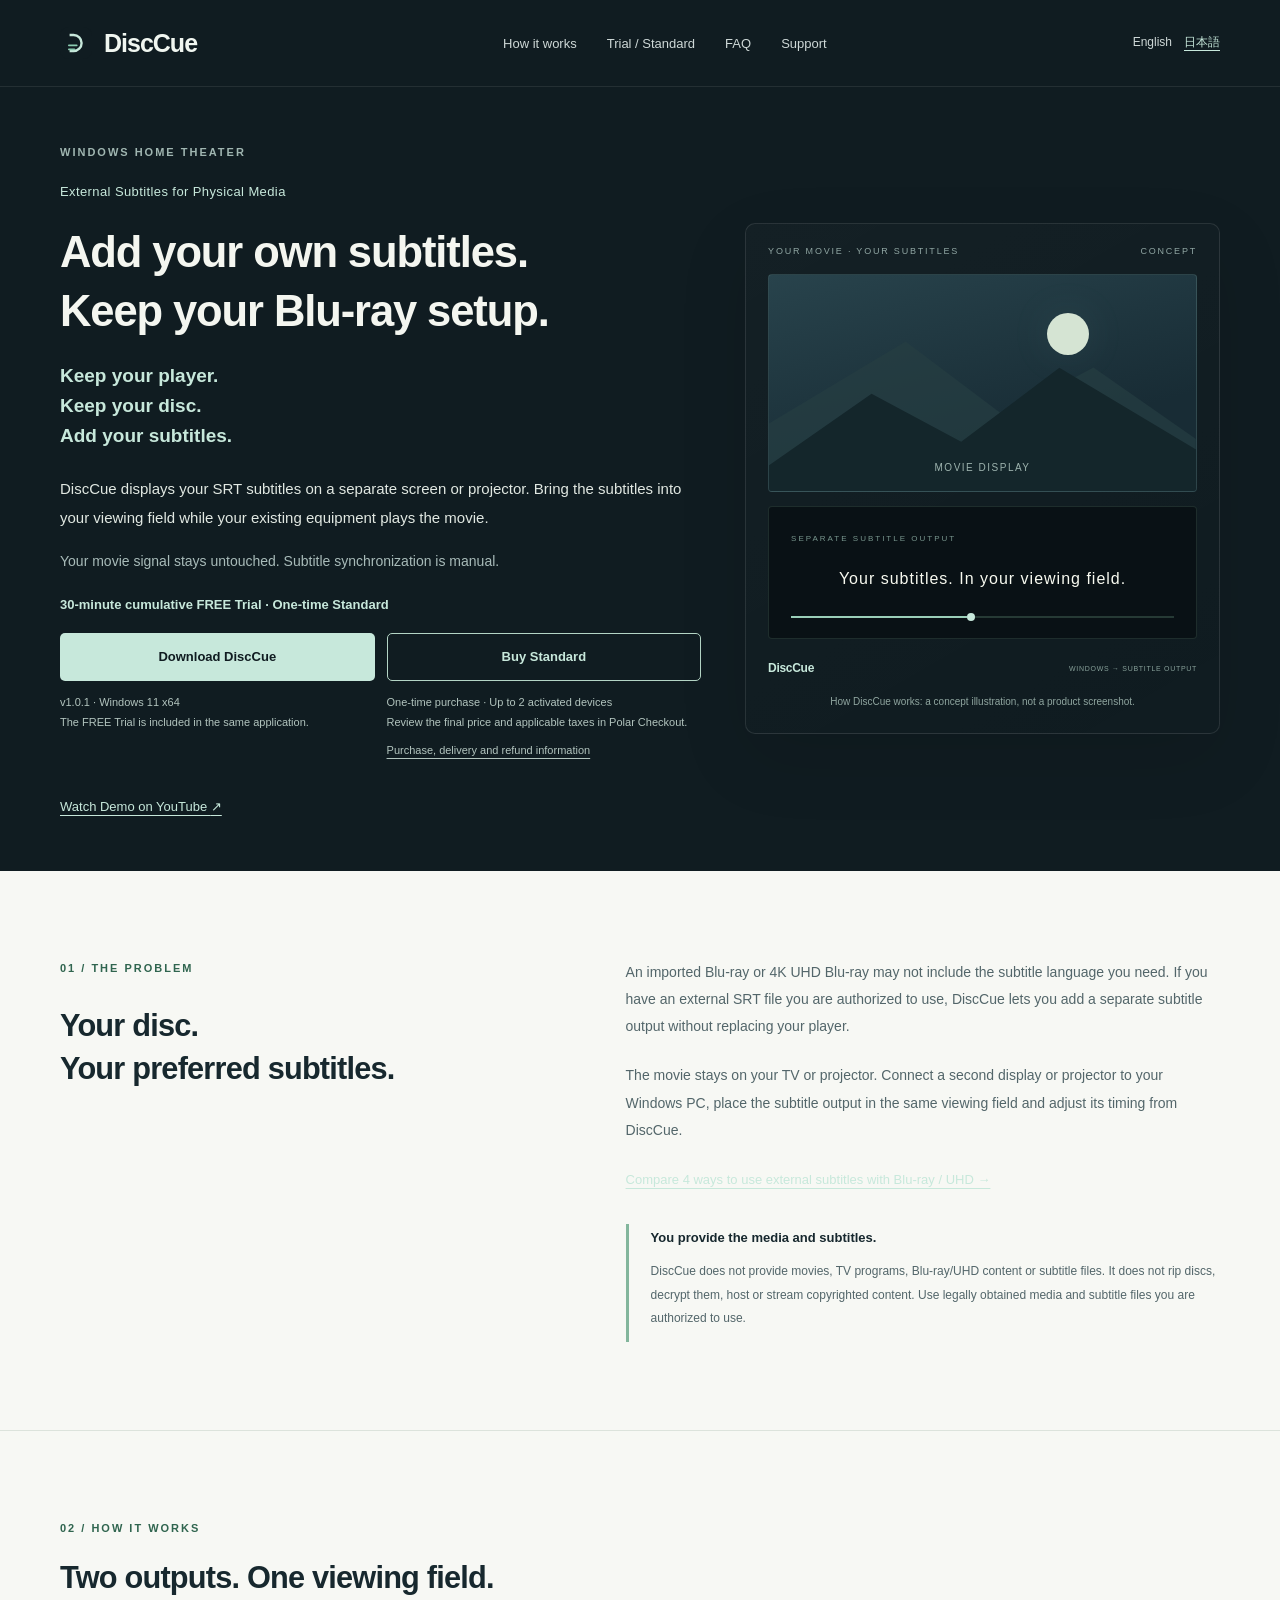
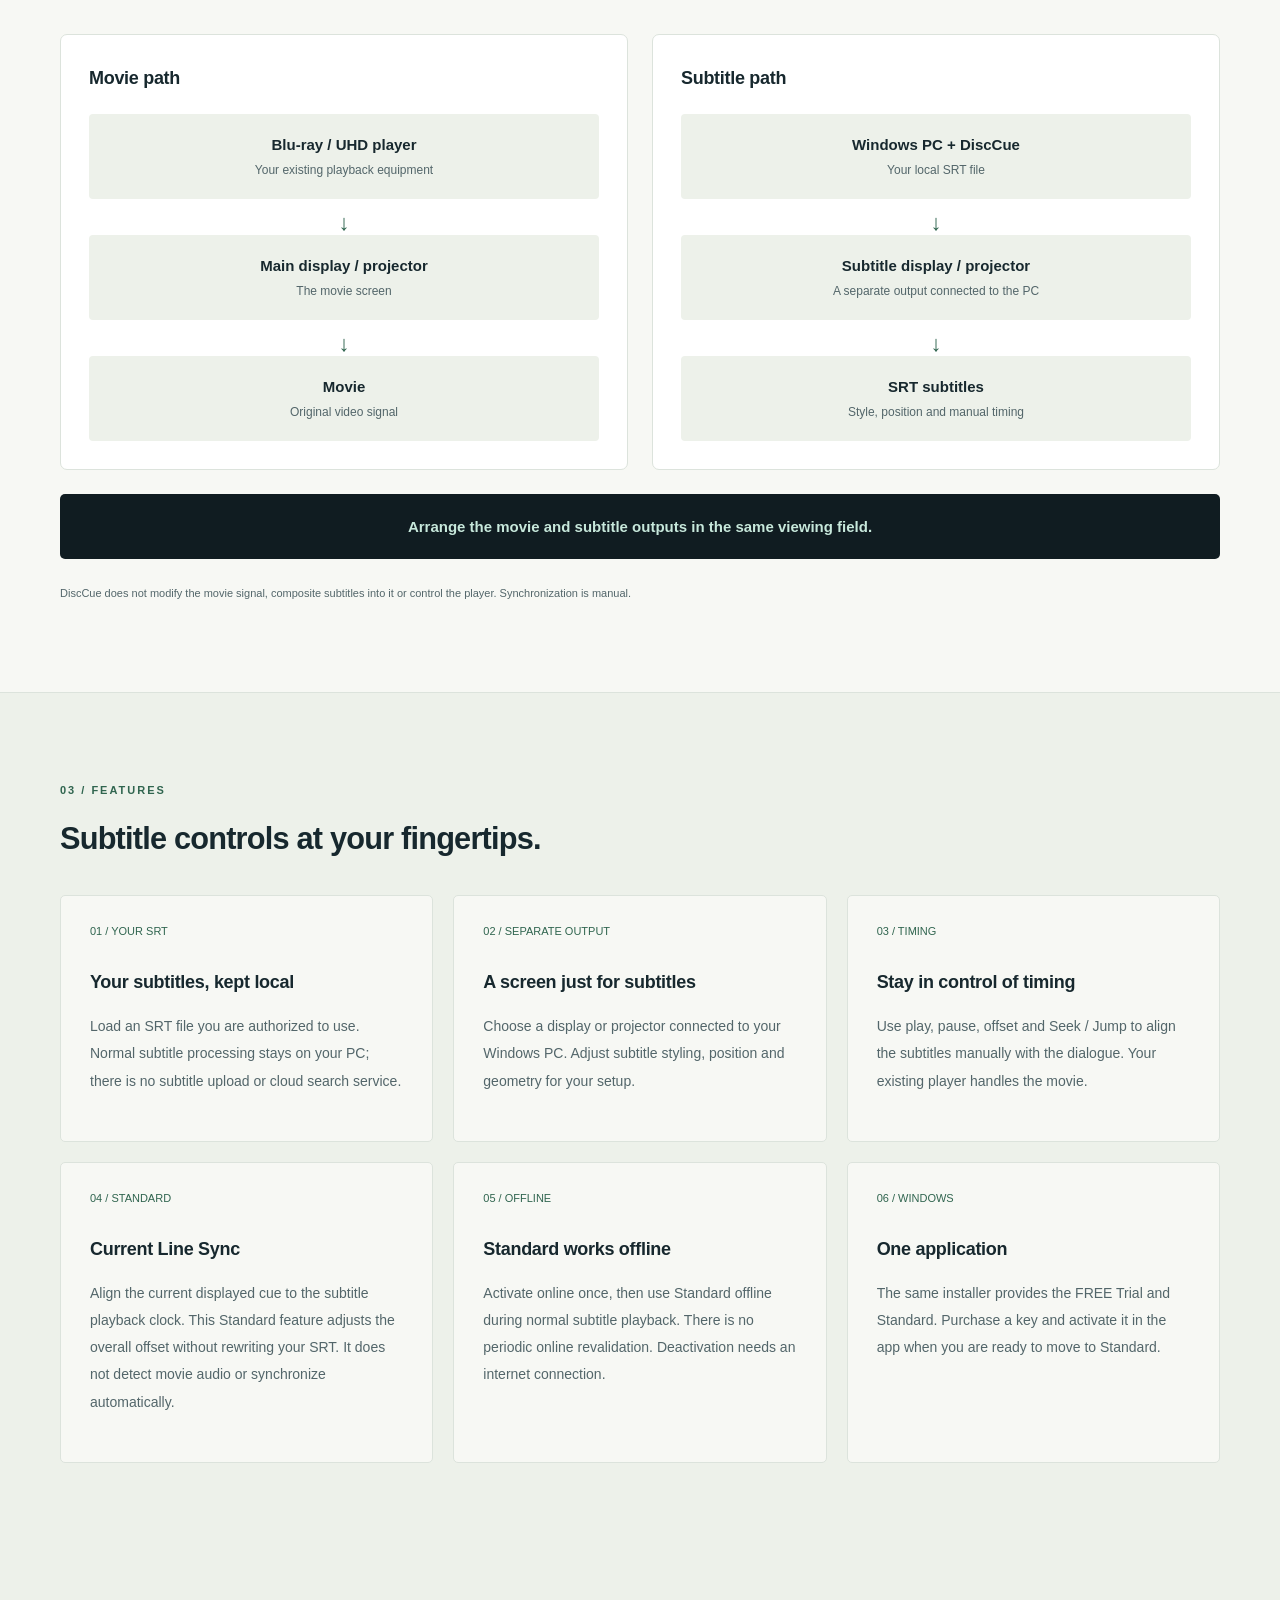
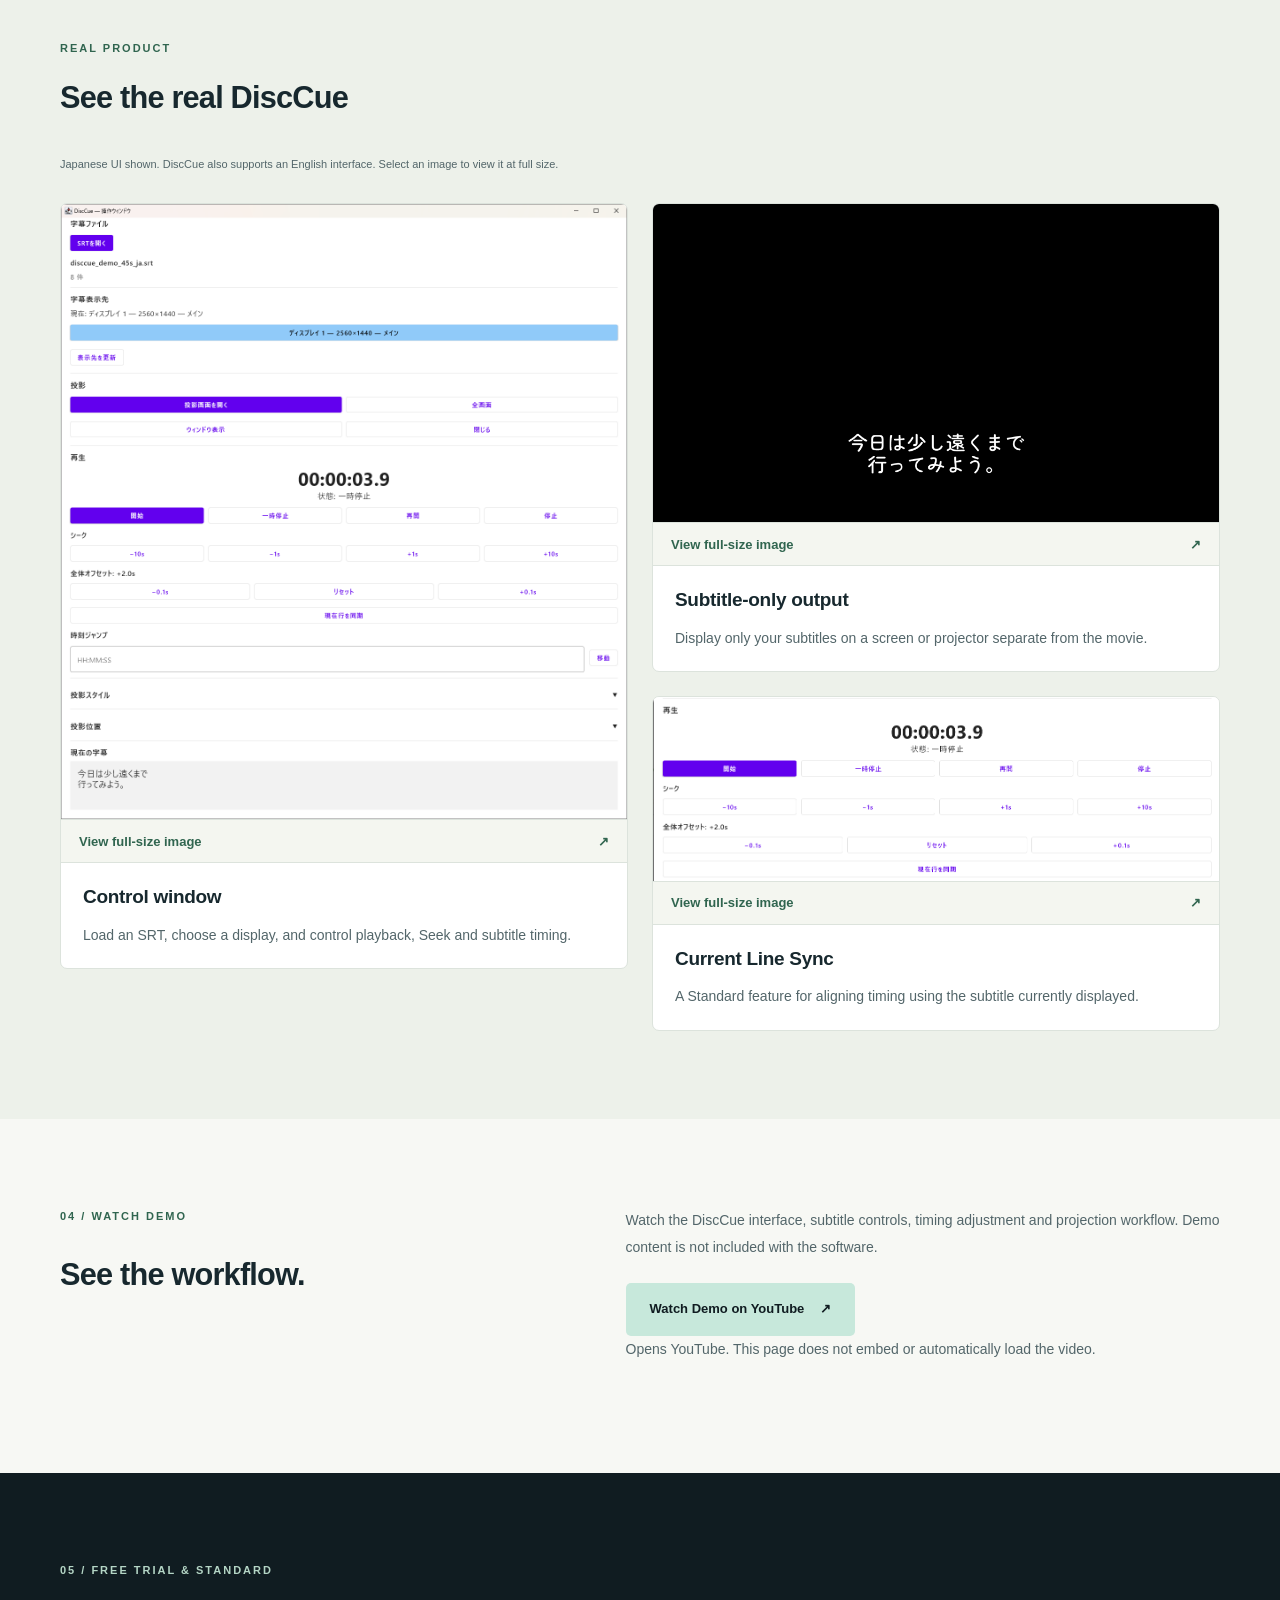
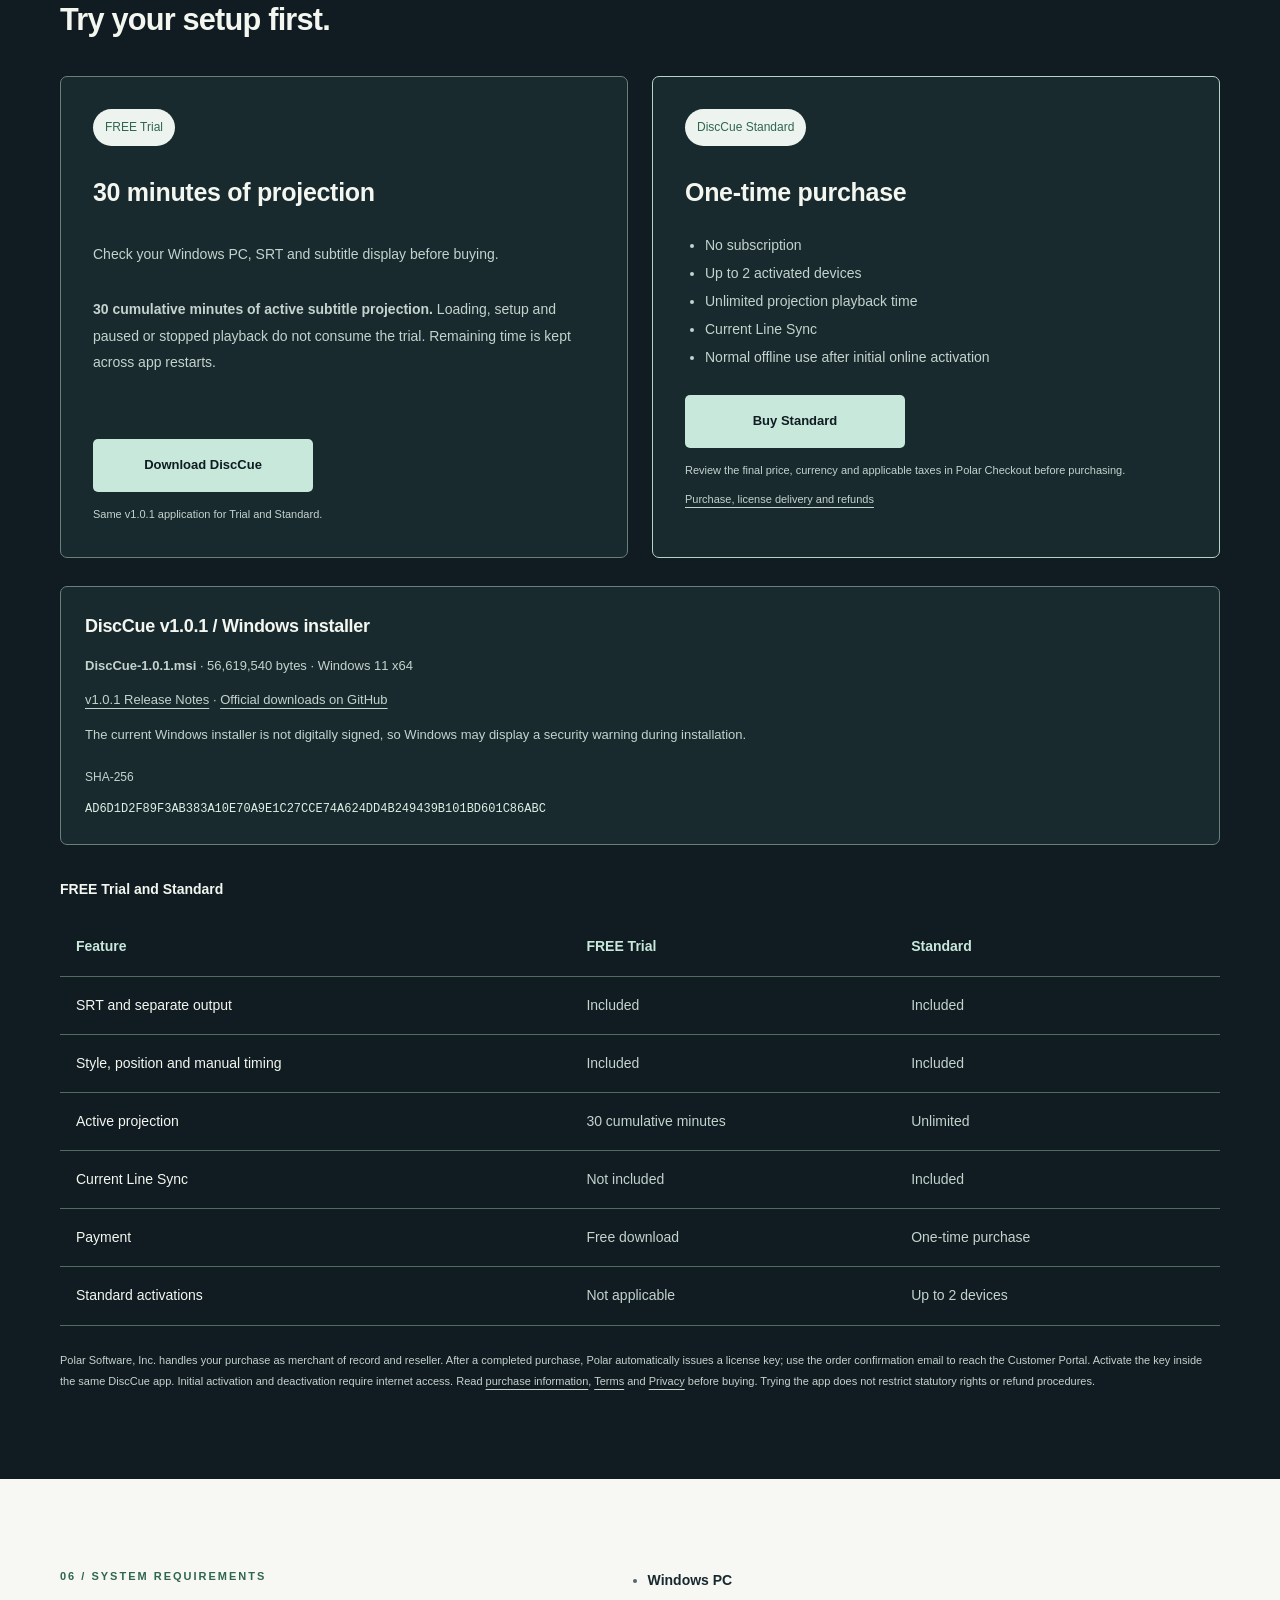
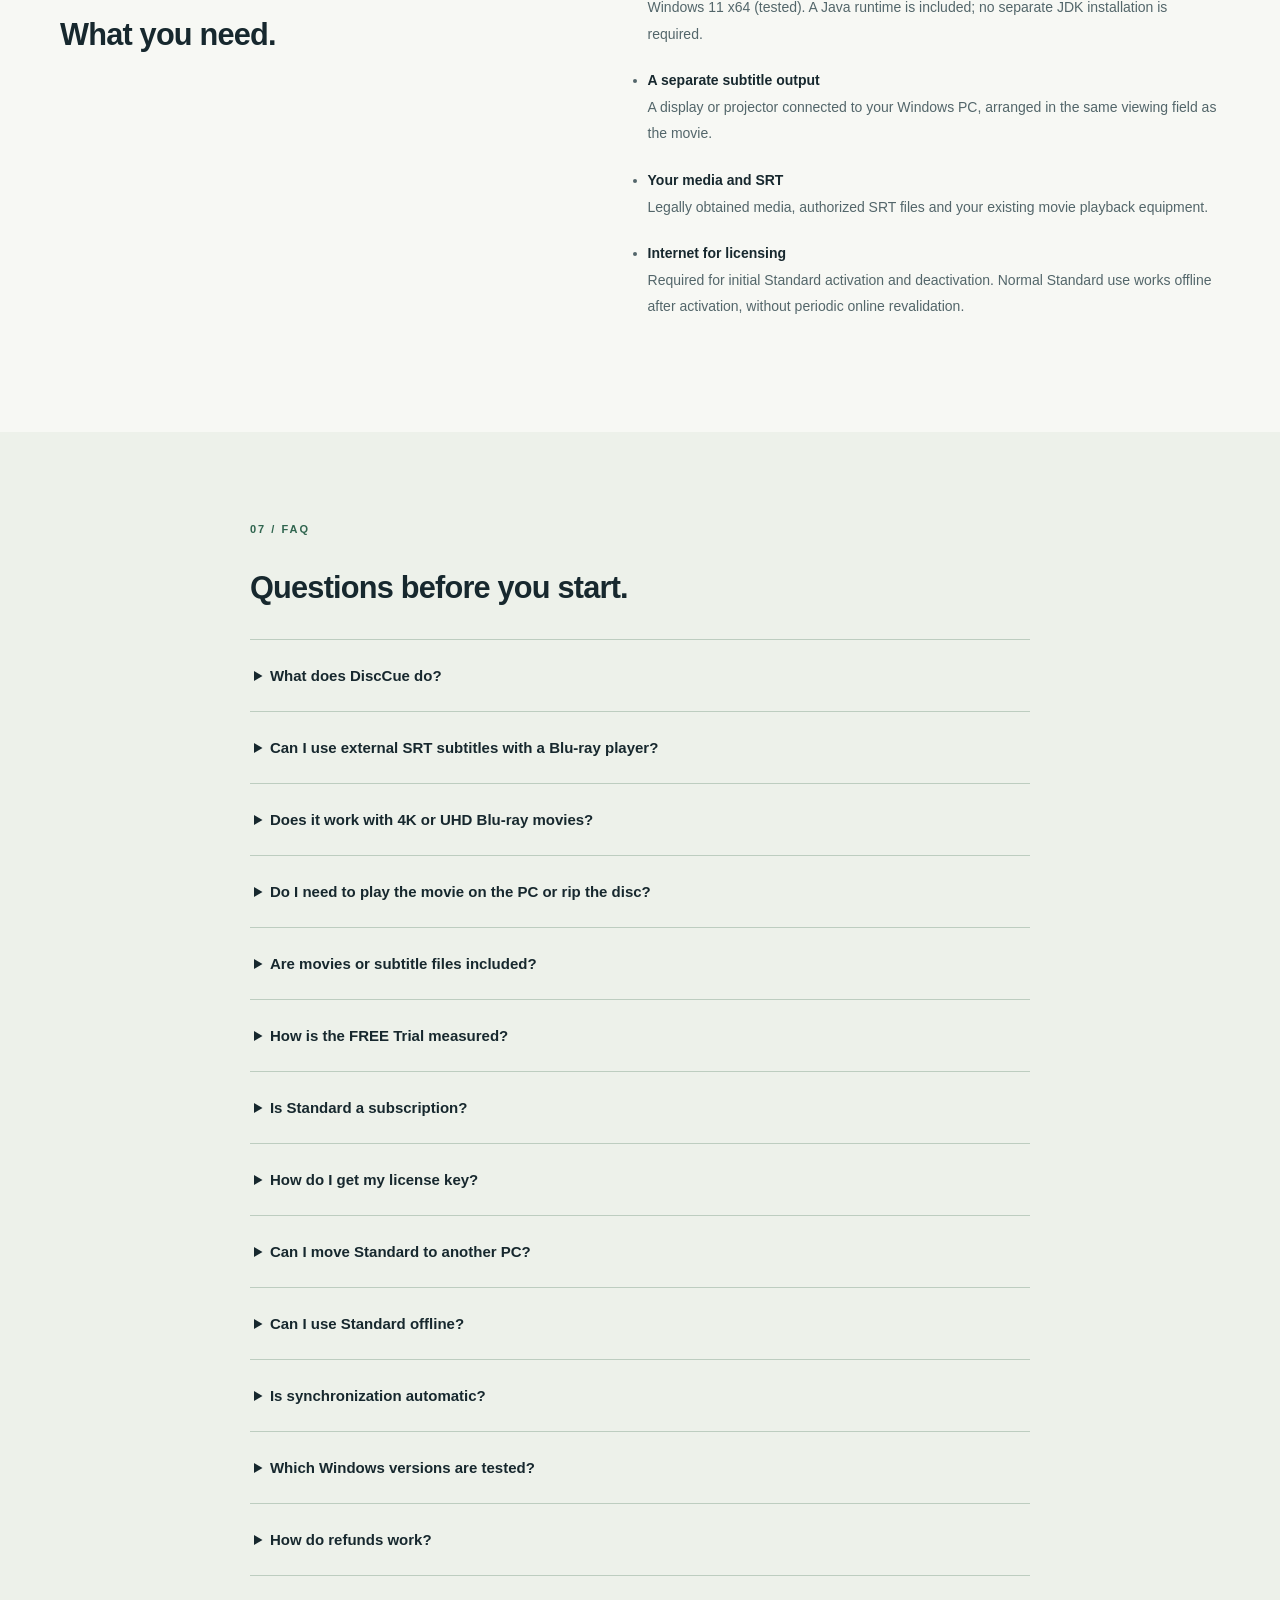
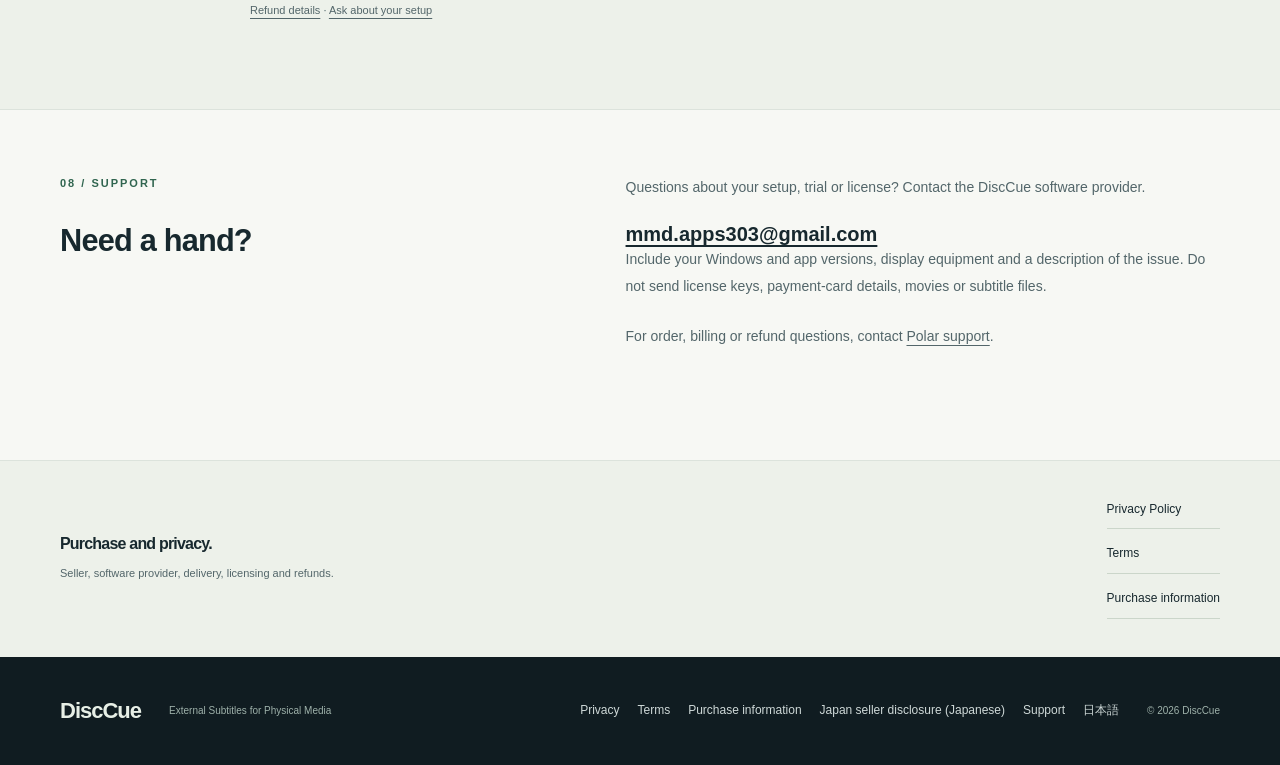
==== commit d2d04d43: "chore: update downloads to DiscCue v1.0.1" ====
--- a/en/index.html
+++ b/en/index.html
@@ -38,10 +38,10 @@
         <p class="hero-detail">Your movie signal stays untouched. Subtitle synchronization is manual.</p>
         <p class="offer-summary">30-minute cumulative FREE Trial · One-time Standard</p>
         <div class="cta-group" aria-label="Try or purchase DiscCue">
-          <div class="cta-item"><a class="button" href="https://github.com/maguwaidog/DiscCue-Releases/releases/download/v1.0.0/DiscCue-1.0.0.msi" aria-describedby="download-note">Download DiscCue</a><p id="download-note" class="cta-note">v1.0.0 · Windows 11 x64<br>The FREE Trial is included in the same application.</p></div>
+          <div class="cta-item"><a class="button" href="https://github.com/maguwaidog/DiscCue-Releases/releases/download/v1.0.1/DiscCue-1.0.1.msi" aria-describedby="download-note">Download DiscCue</a><p id="download-note" class="cta-note">v1.0.1 · Windows 11 x64<br>The FREE Trial is included in the same application.</p></div>
           <div class="cta-item"><a class="button button-outline" href="https://buy.polar.sh/polar_cl_TDCBYYSAvUdgNv5AkaE9ONiixadWXCWjz7tw21eu6fU" aria-describedby="purchase-note">Buy Standard</a><p id="purchase-note" class="cta-note">One-time purchase · Up to 2 activated devices<br>Review the final price and applicable taxes in Polar Checkout.<br><a href="purchase.html">Purchase, delivery and refund information</a></p></div>
         </div>
-        <a class="text-link" href="https://youtu.be/dOdLDPHiemw">Watch Demo on YouTube <span aria-hidden="true">↗</span></a>
+        <a class="text-link" href="https://www.youtube.com/watch?v=ijT8DTnvG0c">Watch Demo on YouTube <span aria-hidden="true">↗</span></a>
       </div>
       <figure class="concept" aria-labelledby="concept-caption">
         <div class="concept-top"><span>YOUR MOVIE · YOUR SUBTITLES</span><span>CONCEPT</span></div>
@@ -93,13 +93,13 @@
       </div>
     </div></section>
 
-    <section class="section" id="demo"><div class="wrap product-grid"><div><p class="eyebrow">04 / WATCH DEMO</p><h2>See the workflow.</h2></div><div class="prose"><p>Watch the DiscCue interface, subtitle controls, timing adjustment and projection workflow. Demo content is not included with the software.</p><a class="button" href="https://youtu.be/dOdLDPHiemw">Watch Demo on YouTube <span aria-hidden="true">↗</span></a><p class="section-note">Opens YouTube. This page does not embed or automatically load the video.</p></div></div></section>
+    <section class="section" id="demo"><div class="wrap product-grid"><div><p class="eyebrow">04 / WATCH DEMO</p><h2>See the workflow.</h2></div><div class="prose"><p>Watch the DiscCue interface, subtitle controls, timing adjustment and projection workflow. Demo content is not included with the software.</p><a class="button" href="https://www.youtube.com/watch?v=ijT8DTnvG0c">Watch Demo on YouTube <span aria-hidden="true">↗</span></a><p class="section-note">Opens YouTube. This page does not embed or automatically load the video.</p></div></div></section>
 
     <section class="section pricing-section" id="pricing"><div class="wrap"><div class="section-heading"><div><p class="eyebrow">05 / FREE TRIAL &amp; STANDARD</p><h2>Try your setup first.</h2></div></div><div class="plan-grid">
-      <article class="plan-card"><p class="pill">FREE Trial</p><h3>30 minutes of projection</h3><p>Check your Windows PC, SRT and subtitle display before buying.</p><p><strong>30 cumulative minutes of active subtitle projection.</strong> Loading, setup and paused or stopped playback do not consume the trial. Remaining time is kept across app restarts.</p><a class="button" href="https://github.com/maguwaidog/DiscCue-Releases/releases/download/v1.0.0/DiscCue-1.0.0.msi" aria-describedby="trial-plan-note">Download DiscCue</a><p id="trial-plan-note" class="cta-note">Same v1.0.0 application for Trial and Standard.</p></article>
+      <article class="plan-card"><p class="pill">FREE Trial</p><h3>30 minutes of projection</h3><p>Check your Windows PC, SRT and subtitle display before buying.</p><p><strong>30 cumulative minutes of active subtitle projection.</strong> Loading, setup and paused or stopped playback do not consume the trial. Remaining time is kept across app restarts.</p><a class="button" href="https://github.com/maguwaidog/DiscCue-Releases/releases/download/v1.0.1/DiscCue-1.0.1.msi" aria-describedby="trial-plan-note">Download DiscCue</a><p id="trial-plan-note" class="cta-note">Same v1.0.1 application for Trial and Standard.</p></article>
       <article class="plan-card standard-card"><p class="pill">DiscCue Standard</p><h3>One-time purchase</h3><ul class="plan-facts"><li>No subscription</li><li>Up to 2 activated devices</li><li>Unlimited projection playback time</li><li>Current Line Sync</li><li>Normal offline use after initial online activation</li></ul><a class="button" href="https://buy.polar.sh/polar_cl_TDCBYYSAvUdgNv5AkaE9ONiixadWXCWjz7tw21eu6fU" aria-describedby="standard-plan-note">Buy Standard</a><p id="standard-plan-note" class="cta-note">Review the final price, currency and applicable taxes in Polar Checkout before purchasing.<br><a href="purchase.html">Purchase, license delivery and refunds</a></p></article>
     </div>
-    <div class="download-info" id="download-details"><h3>DiscCue v1.0.0 / Windows installer</h3><p><strong>DiscCue-1.0.0.msi</strong> · 56,369,688 bytes · Windows 11 x64</p><p><a href="https://github.com/maguwaidog/DiscCue-Releases/releases/tag/v1.0.0">v1.0.0 Release Notes</a> · <a href="https://github.com/maguwaidog/DiscCue-Releases">Official downloads on GitHub</a></p><p>The current Windows installer is not digitally signed, so Windows may display a security warning during installation.</p><p class="checksum-label">SHA-256</p><code class="checksum">9EBF3A96757C867B317E28441BB1110E32536309375891FD13CAE19488DD6A38</code></div>
+    <div class="download-info" id="download-details"><h3>DiscCue v1.0.1 / Windows installer</h3><p><strong>DiscCue-1.0.1.msi</strong> · 56,619,540 bytes · Windows 11 x64</p><p><a href="https://github.com/maguwaidog/DiscCue-Releases/releases/tag/v1.0.1">v1.0.1 Release Notes</a> · <a href="https://github.com/maguwaidog/DiscCue-Releases">Official downloads on GitHub</a></p><p>The current Windows installer is not digitally signed, so Windows may display a security warning during installation.</p><p class="checksum-label">SHA-256</p><code class="checksum">AD6D1D2F89F3AB383A10E70A9E1C27CCE74A624DD4B249439B101BD601C86ABC</code></div>
     <div class="comparison"><table><caption>FREE Trial and Standard</caption><thead><tr><th scope="col">Feature</th><th scope="col">FREE Trial</th><th scope="col">Standard</th></tr></thead><tbody><tr><th scope="row">SRT and separate output</th><td>Included</td><td>Included</td></tr><tr><th scope="row">Style, position and manual timing</th><td>Included</td><td>Included</td></tr><tr><th scope="row">Active projection</th><td>30 cumulative minutes</td><td>Unlimited</td></tr><tr><th scope="row">Current Line Sync</th><td>Not included</td><td>Included</td></tr><tr><th scope="row">Payment</th><td>Free download</td><td>One-time purchase</td></tr><tr><th scope="row">Standard activations</th><td>Not applicable</td><td>Up to 2 devices</td></tr></tbody></table></div>
     <p class="section-note">Polar Software, Inc. handles your purchase as merchant of record and reseller. After a completed purchase, Polar automatically issues a license key; use the order confirmation email to reach the Customer Portal. Activate the key inside the same DiscCue app. Initial activation and deactivation require internet access. Read <a href="purchase.html">purchase information</a>, <a href="terms.html">Terms</a> and <a href="privacy.html">Privacy</a> before buying. Trying the app does not restrict statutory rights or refund procedures.</p></div></section>
 
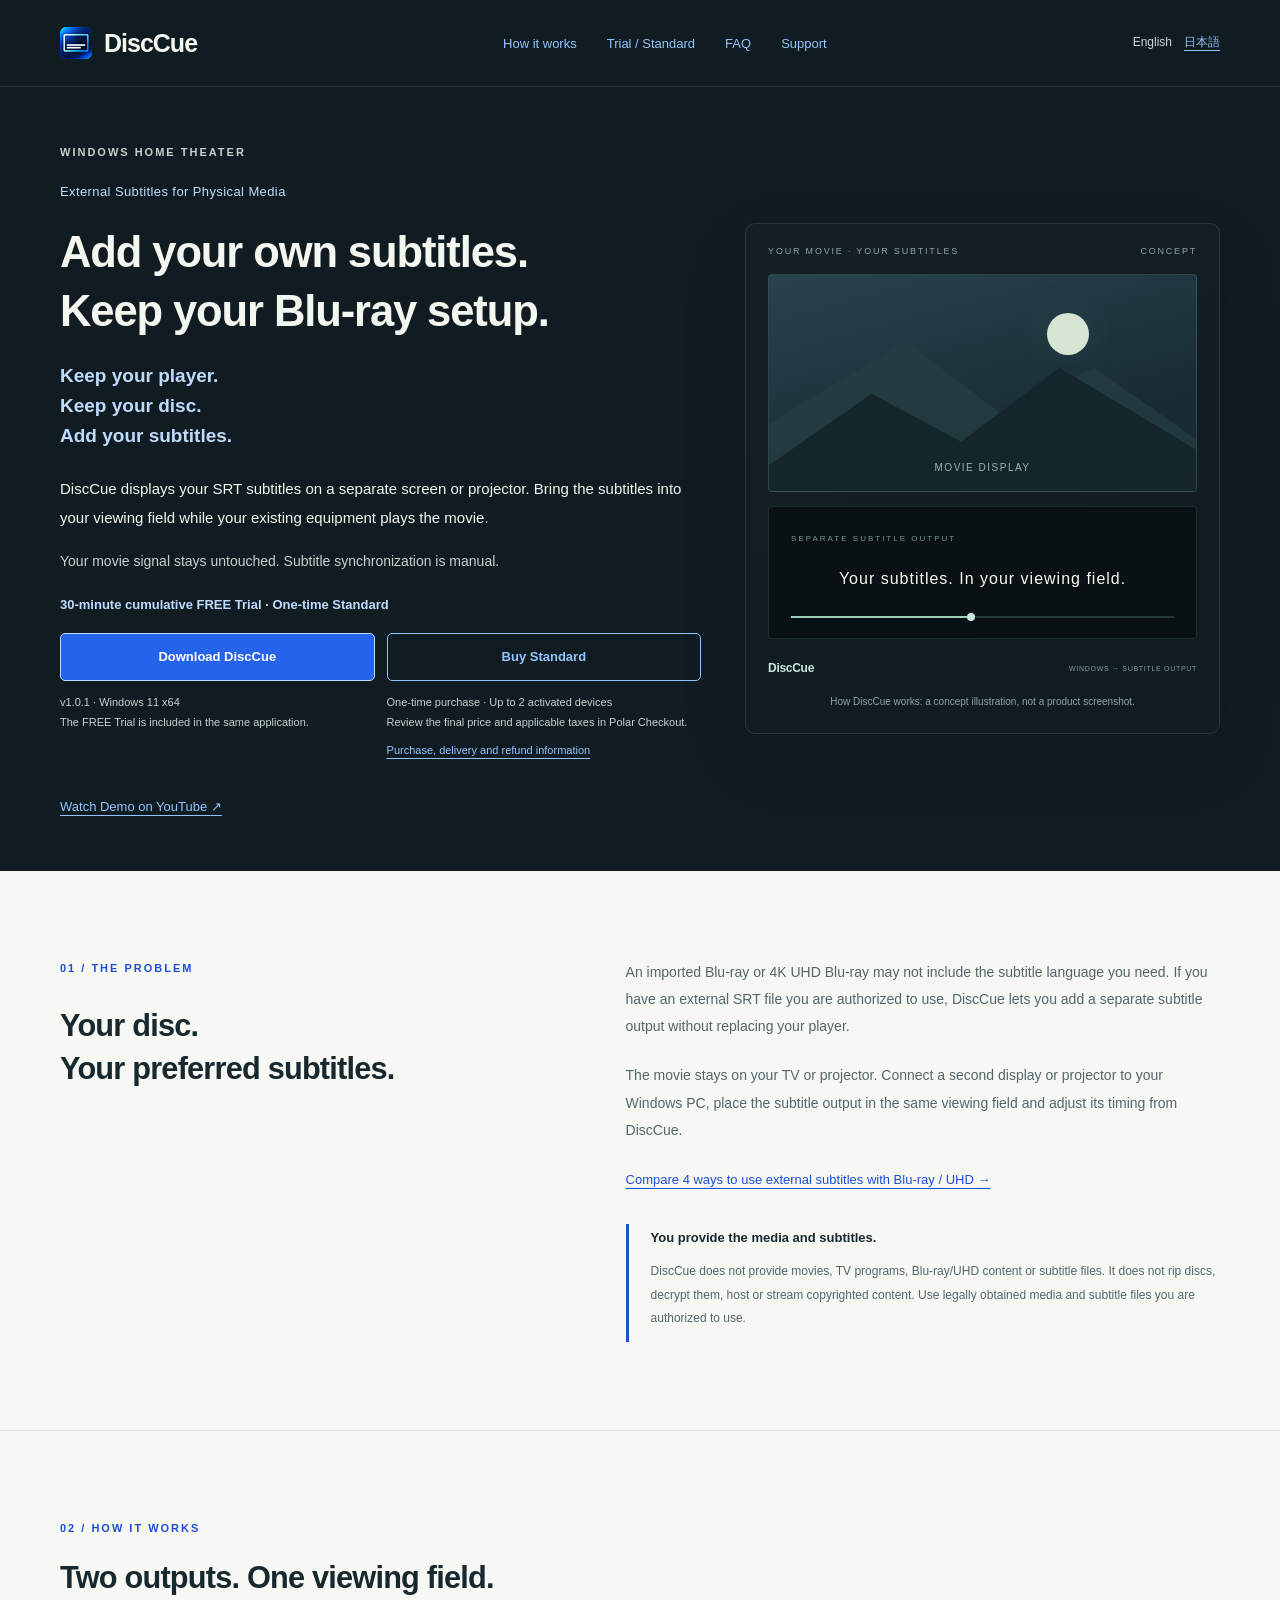
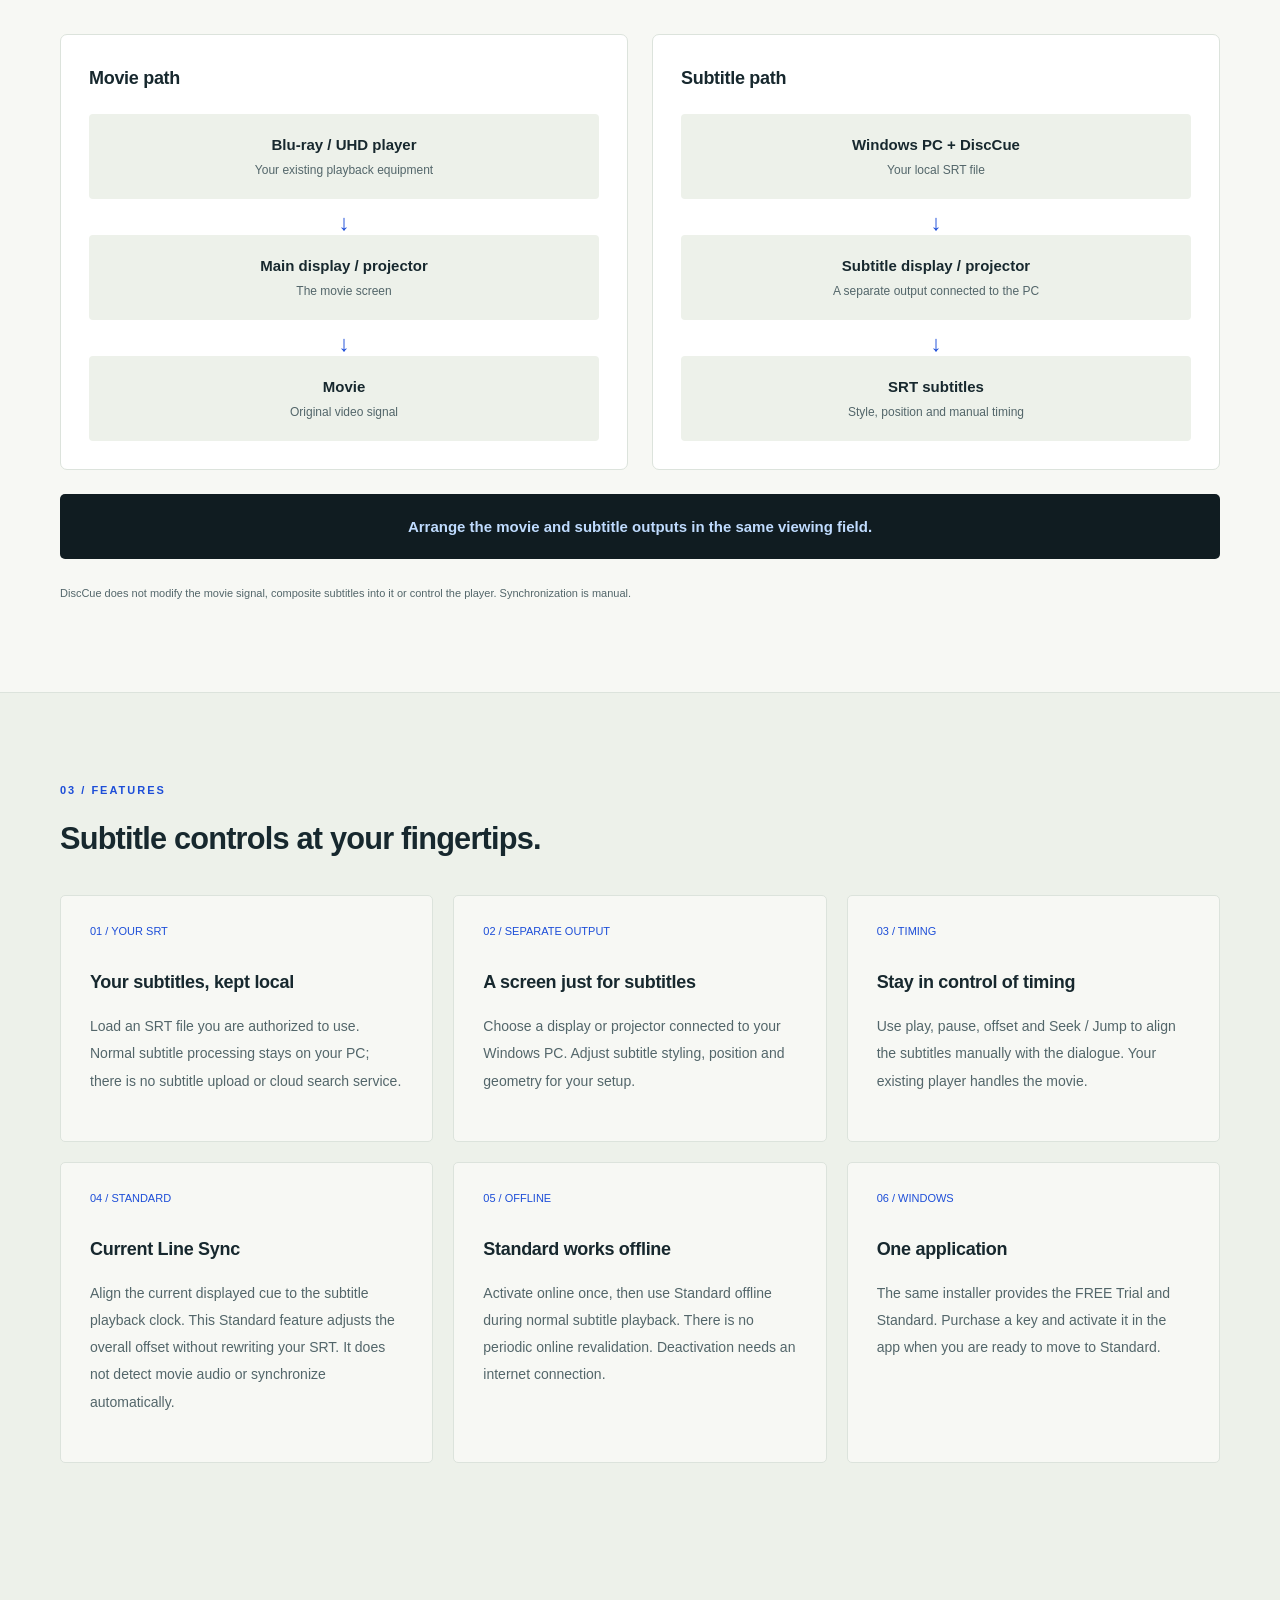
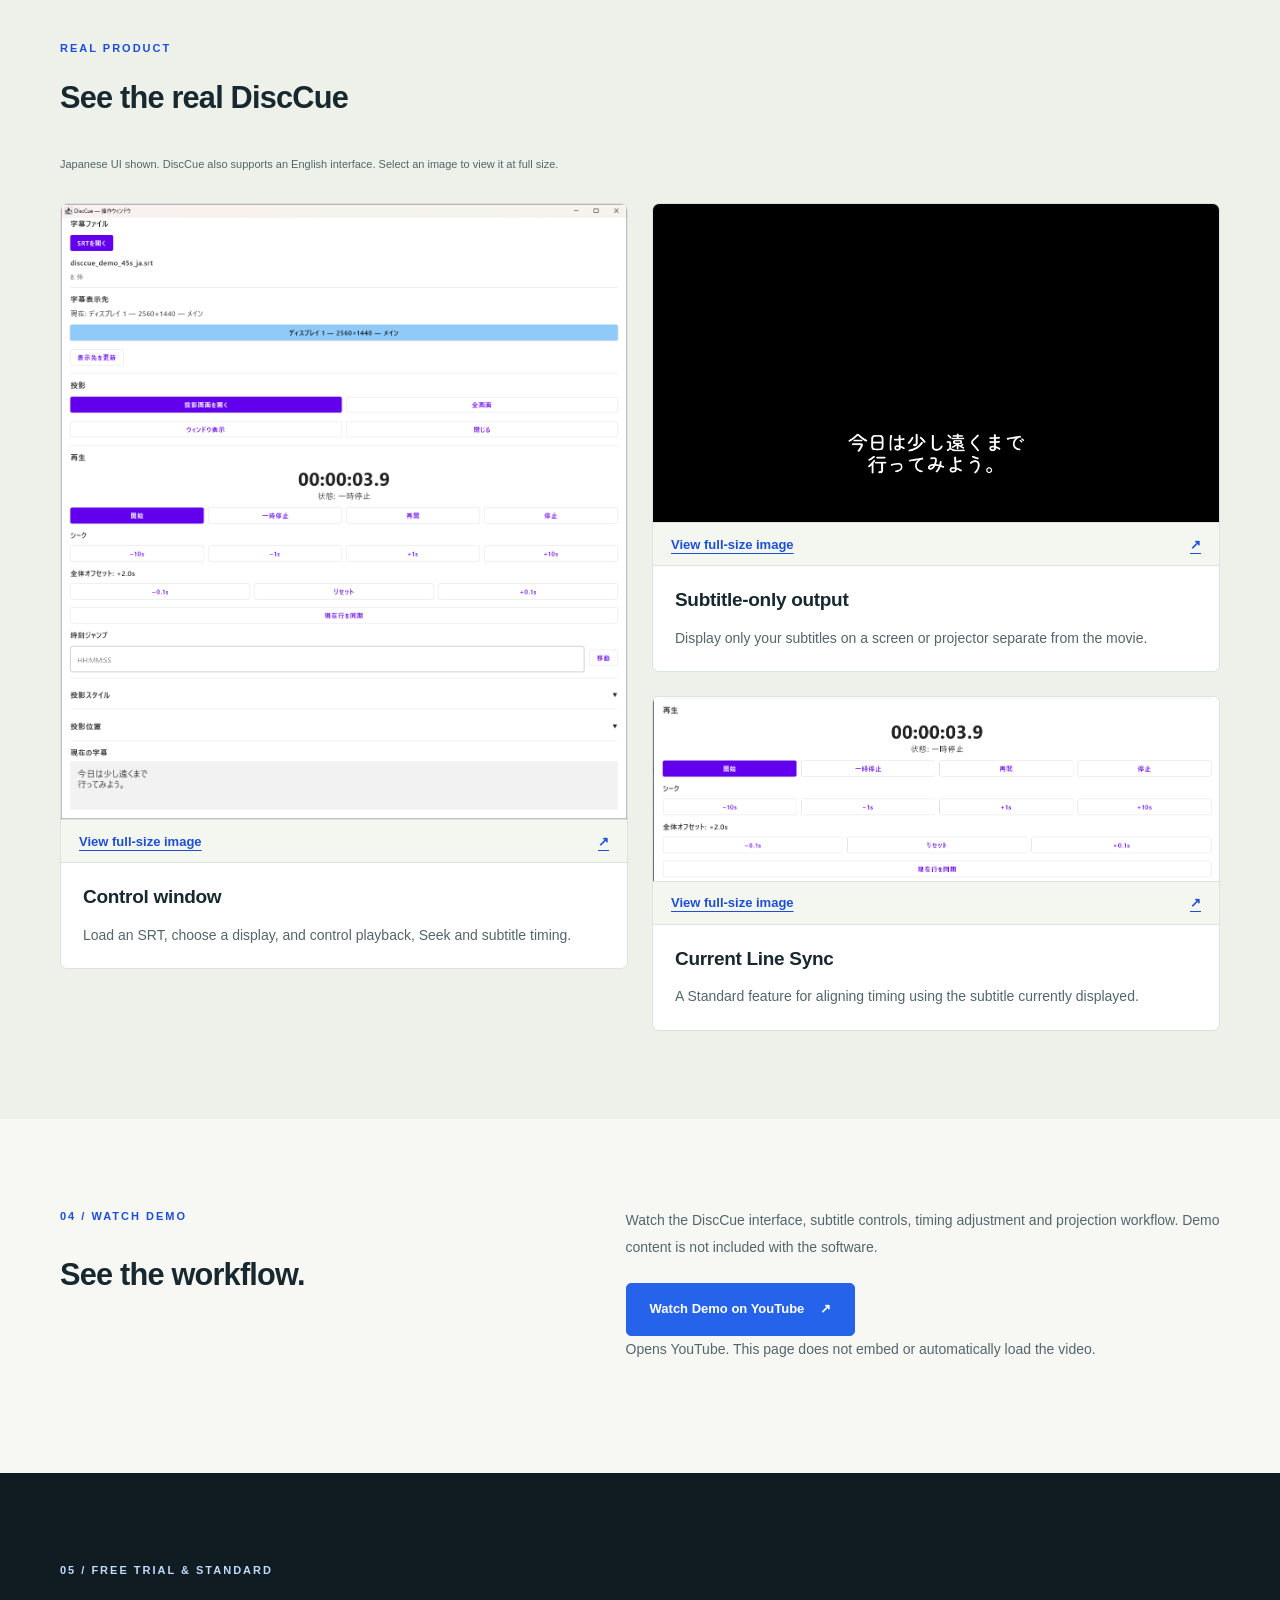
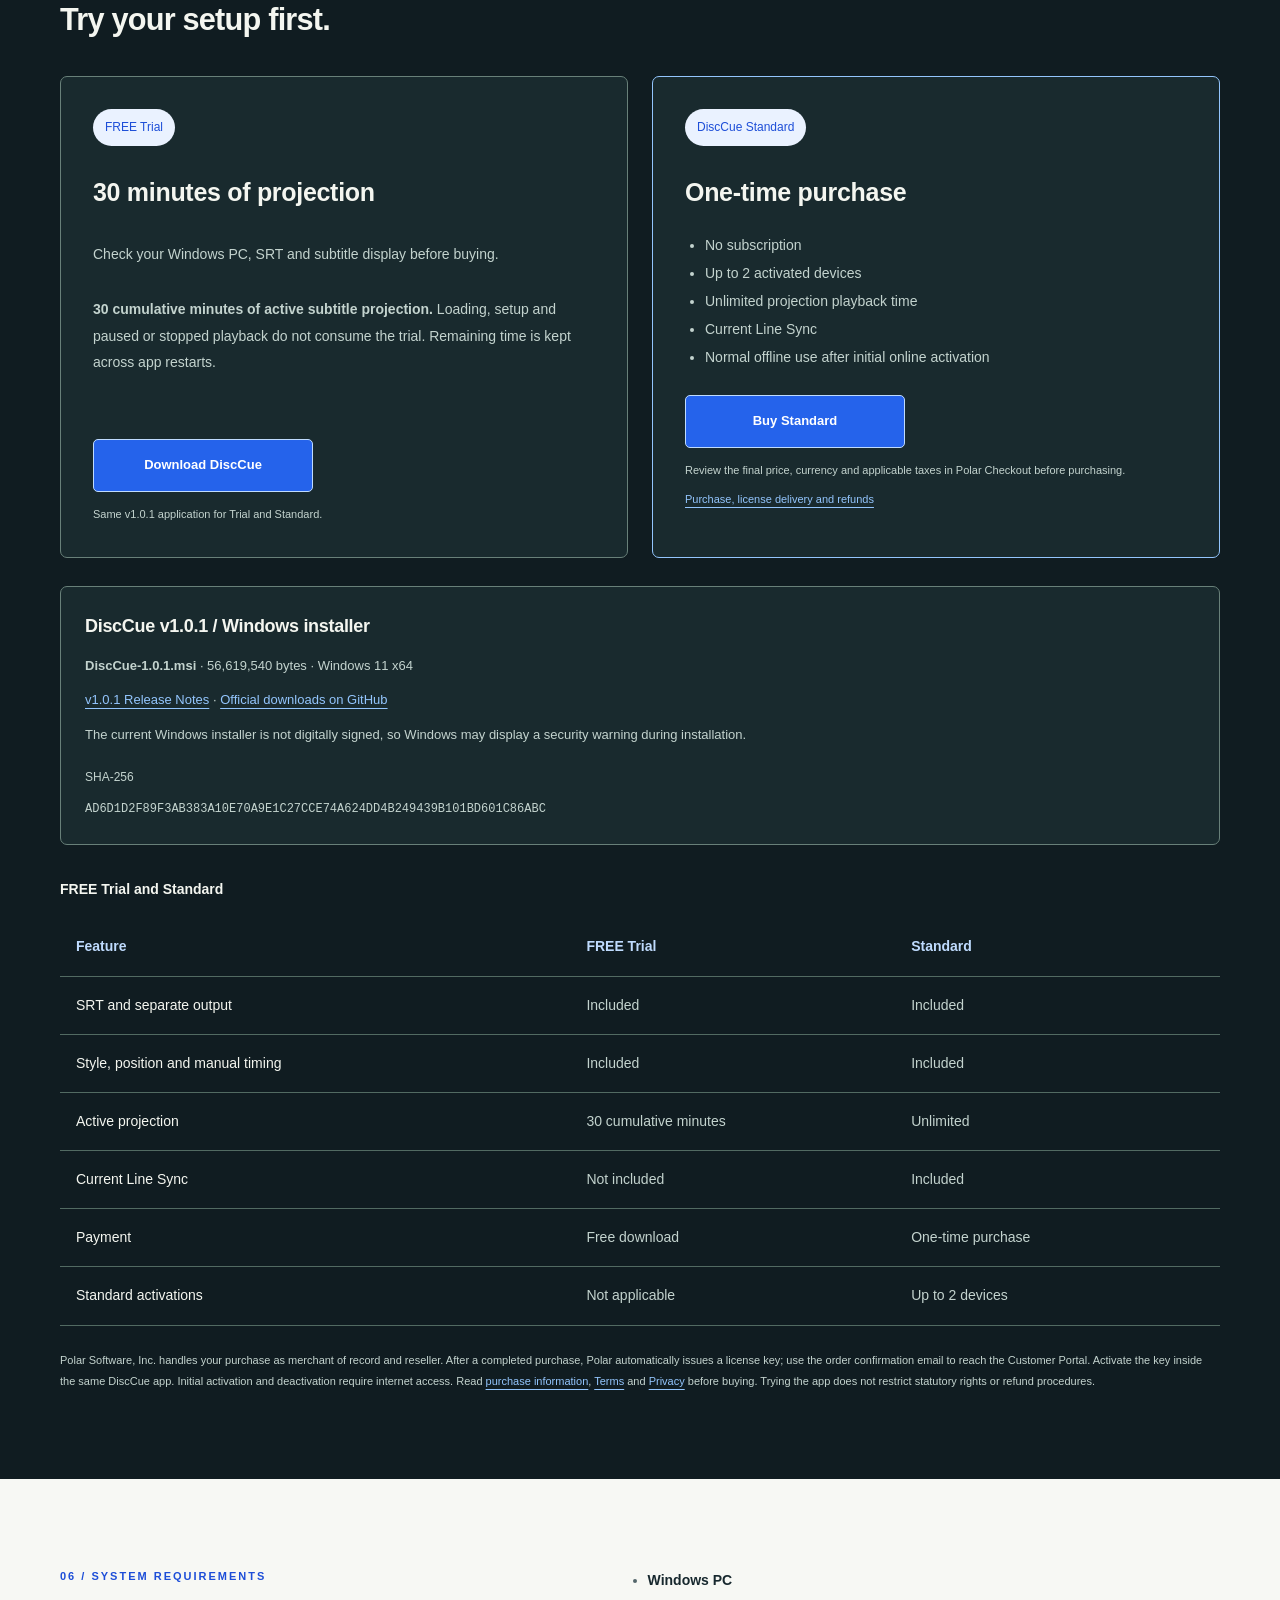
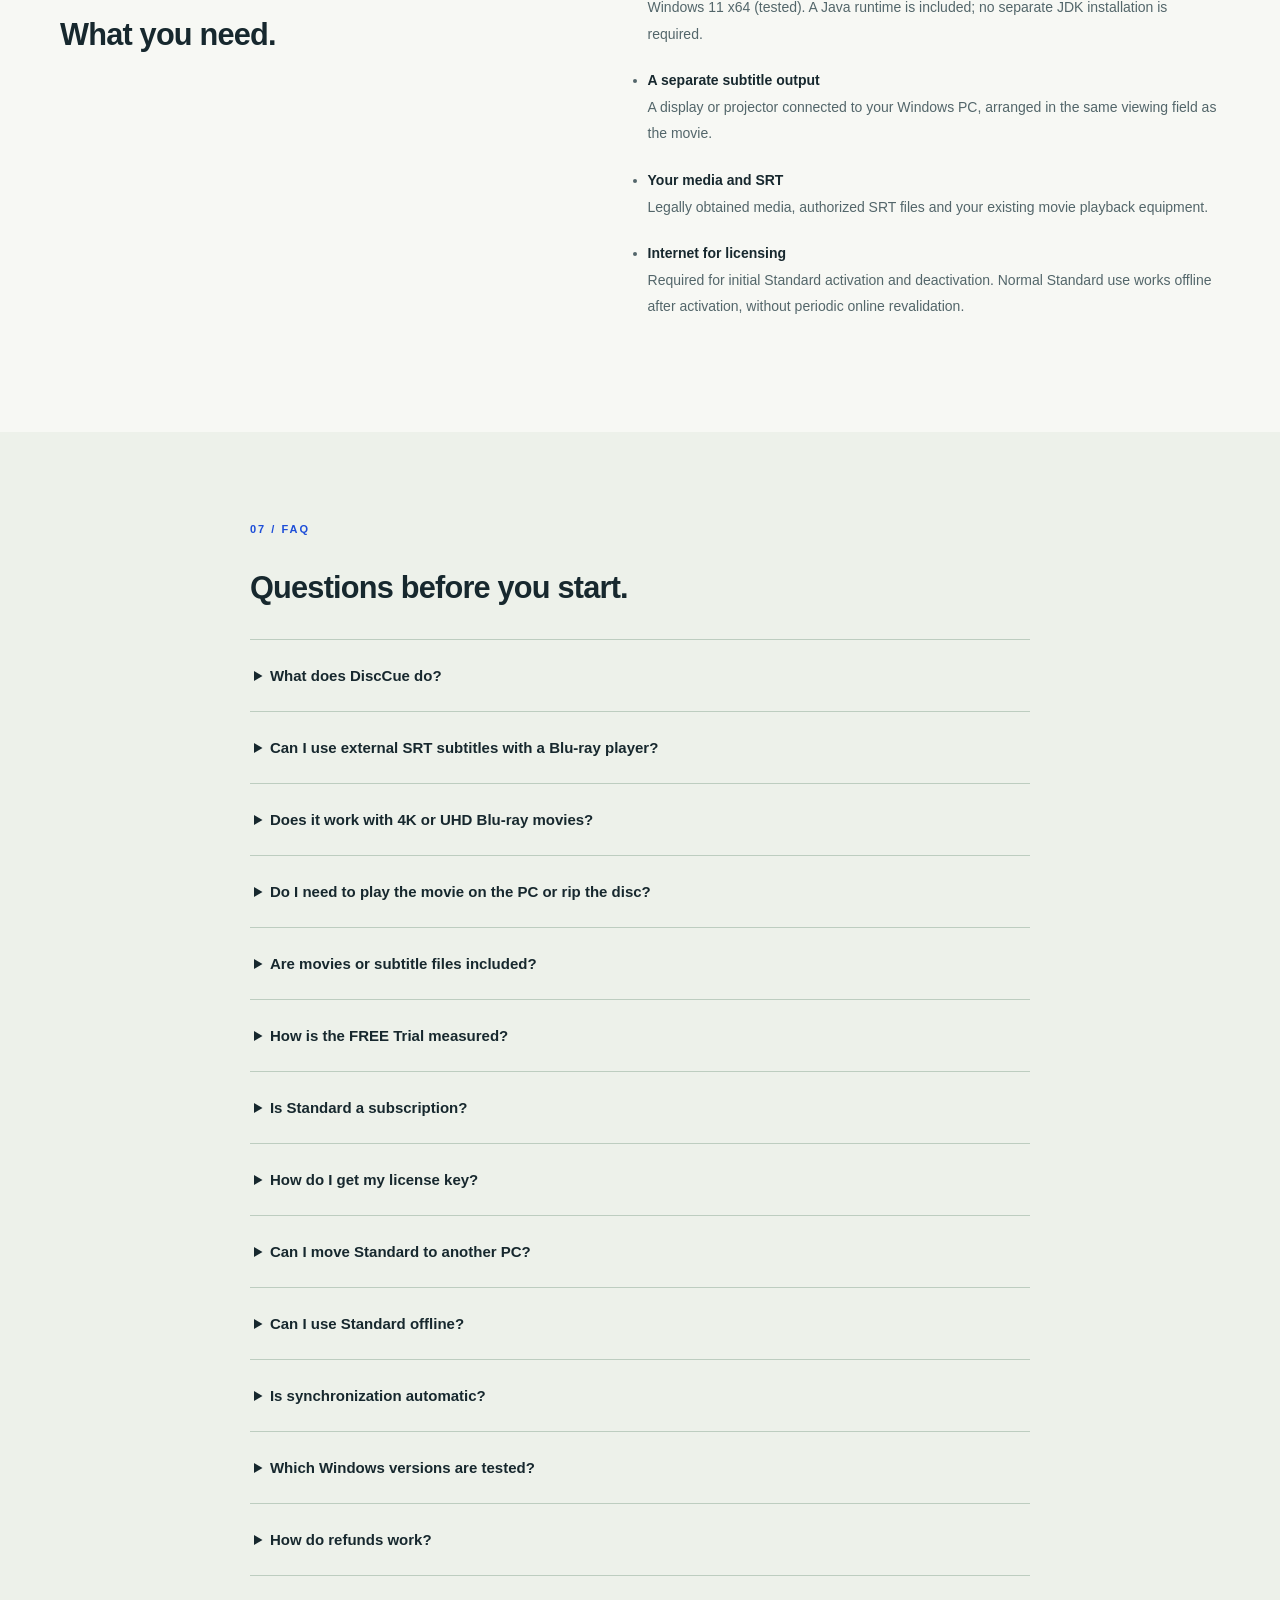
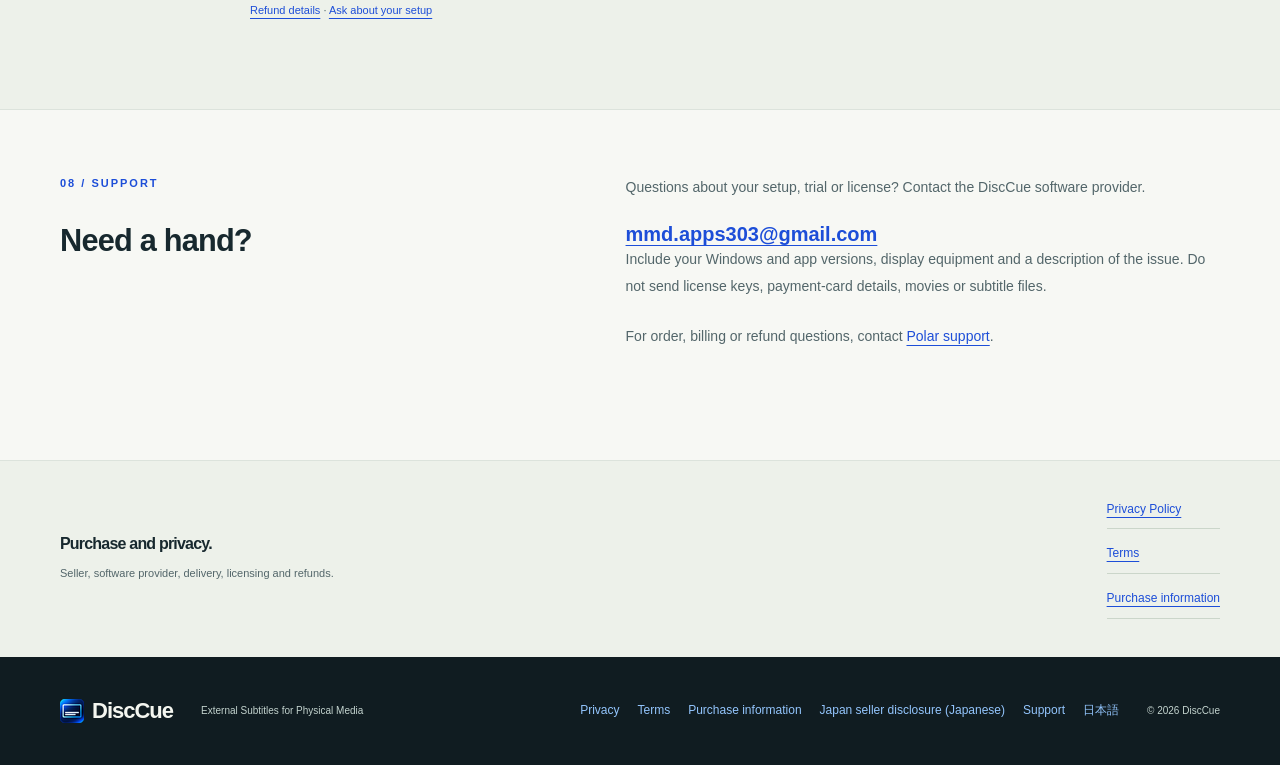
==== commit 7ee7b136: "Align website branding with approved OPTION B specification" ====
--- a/en/index.html
+++ b/en/index.html
@@ -16,16 +16,27 @@
   <meta property="og:title" content="DiscCue — External SRT subtitles for Blu-ray and UHD">
   <meta property="og:description" content="Use your own external SRT subtitles with Blu-ray or UHD playback through a separate Windows display or projector. Manual timing, a free trial and one-time Standard.">
   <meta property="og:url" content="https://maguwaidog.github.io/disccue/en/">
-  <meta name="twitter:card" content="summary">
+  <meta name="twitter:card" content="summary_large_image">
   <meta name="twitter:title" content="DiscCue — External SRT subtitles for Blu-ray and UHD">
   <meta name="twitter:description" content="Use your own external SRT subtitles with Blu-ray or UHD playback through a separate Windows display or projector. Manual timing, a free trial and one-time Standard.">
-  <link rel="icon" href="../assets/favicon.svg" type="image/svg+xml">
+  <meta property="og:image" content="https://maguwaidog.github.io/disccue/assets/brand/og-en.png">
+  <meta property="og:image:width" content="1200">
+  <meta property="og:image:height" content="630">
+  <meta property="og:image:type" content="image/png">
+  <meta property="og:image:alt" content="Official DiscCue icon and product message: keep your player and disc, and display your own subtitles.">
+  <meta name="twitter:image" content="https://maguwaidog.github.io/disccue/assets/brand/og-en.png">
+  <meta name="twitter:image:alt" content="Official DiscCue icon and product message: keep your player and disc, and display your own subtitles.">
+  <link rel="icon" href="../assets/brand/favicon.ico" type="image/x-icon">
+  <link rel="icon" href="../assets/brand/disccue-icon-16.png" sizes="16x16" type="image/png">
+  <link rel="icon" href="../assets/brand/disccue-icon-32.png" sizes="32x32" type="image/png">
+  <link rel="icon" href="../assets/brand/disccue-icon-48.png" sizes="48x48" type="image/png">
+  <link rel="apple-touch-icon" href="../assets/brand/apple-touch-icon.png" sizes="180x180">
   <link rel="stylesheet" href="../assets/styles.css">
 </head>
 <body>
   <a class="skip-link" href="#main">Skip to content</a>
   <header class="site-header"><div class="wrap header-inner">
-    <a class="brand" href="./" aria-label="DiscCue home"><img src="../assets/favicon.svg" width="32" height="32" alt=""><span>DiscCue</span></a>
+    <a class="brand" href="./" aria-label="DiscCue home"><img src="../assets/brand/disccue-icon-32.png" srcset="../assets/brand/disccue-icon-32.png 1x, ../assets/brand/disccue-icon-64.png 2x" width="32" height="32" alt=""><span>DiscCue</span></a>
     <nav aria-label="Main navigation"><a href="#how-it-works">How it works</a><a href="#pricing">Trial / Standard</a><a href="#faq">FAQ</a><a href="#support">Support</a></nav>
     <div class="language-switch" aria-label="Website language"><span lang="en" aria-current="true">English</span><a href="../" lang="ja" hreflang="ja" aria-label="日本語 / Japanese">日本語</a></div>
   </div></header>
@@ -124,6 +135,6 @@
     <section class="section contact-section" id="support"><div class="wrap contact-grid"><div><p class="eyebrow">08 / SUPPORT</p><h2>Need a hand?</h2></div><div class="prose"><p>Questions about your setup, trial or license? Contact the DiscCue software provider.</p><a class="support-email" href="mailto:mmd.apps303@gmail.com">mmd.apps303@gmail.com</a><p>Include your Windows and app versions, display equipment and a description of the issue. Do not send license keys, payment-card details, movies or subtitle files.</p><p>For order, billing or refund questions, contact <a href="mailto:support@polar.sh">Polar support</a>.</p></div></div></section>
     <section class="policy-strip"><div class="wrap policy-grid"><div><h2>Purchase and privacy.</h2><p>Seller, software provider, delivery, licensing and refunds.</p></div><div class="policy-links"><a href="privacy.html">Privacy Policy</a><a href="terms.html">Terms</a><a href="purchase.html">Purchase information</a></div></div></section>
   </main>
-  <footer class="site-footer"><div class="wrap footer-inner"><a class="brand" href="./">DiscCue</a><p>External Subtitles for Physical Media</p><nav class="footer-links" aria-label="Policies and support"><a href="privacy.html">Privacy</a><a href="terms.html">Terms</a><a href="purchase.html">Purchase information</a><a href="../tokushoho.html" lang="en">Japan seller disclosure (Japanese)</a><a href="./#support">Support</a><a href="../" lang="ja" hreflang="ja" aria-label="日本語 / Japanese">日本語</a></nav><span>© 2026 DiscCue</span></div></footer>
+  <footer class="site-footer"><div class="wrap footer-inner"><a class="brand" href="./"><img src="../assets/brand/disccue-icon-24.png" srcset="../assets/brand/disccue-icon-24.png 1x, ../assets/brand/disccue-icon-48.png 2x" width="24" height="24" alt=""><span>DiscCue</span></a><p>External Subtitles for Physical Media</p><nav class="footer-links" aria-label="Policies and support"><a href="privacy.html">Privacy</a><a href="terms.html">Terms</a><a href="purchase.html">Purchase information</a><a href="../tokushoho.html" lang="en">Japan seller disclosure (Japanese)</a><a href="./#support">Support</a><a href="../" lang="ja" hreflang="ja" aria-label="日本語 / Japanese">日本語</a></nav><span>© 2026 DiscCue</span></div></footer>
 </body>
 </html>
--- a/assets/styles.css
+++ b/assets/styles.css
@@ -1,5 +1,5 @@
-:root{--ink:#17282e;--muted:#53666a;--paper:#f7f8f4;--line:#dce3dc;--night:#101c21;--accent:#c7e8db;--green:#30654f;--wrap:1160px;color-scheme:light;font-family:-apple-system,BlinkMacSystemFont,"Segoe UI","Noto Sans JP","Yu Gothic UI",Meiryo,sans-serif;color:var(--ink);background:var(--paper)}
-*{box-sizing:border-box}html{scroll-behavior:smooth;scroll-padding-top:95px}body{margin:0}a{color:inherit;text-underline-offset:4px}a:hover{color:var(--green)}a:focus-visible{outline:3px solid #73b598;outline-offset:5px}img{display:block;max-width:100%}.wrap{width:min(var(--wrap),calc(100% - 96px));margin-inline:auto}.skip-link{position:absolute;top:-100px;left:12px;background:var(--accent);padding:12px;z-index:10}.skip-link:focus{top:12px}.site-header{background:var(--night);color:#f0f6f0;border-bottom:1px solid #ffffff15}.header-inner{min-height:86px;display:flex;align-items:center;justify-content:space-between;gap:24px}.brand{display:inline-flex;align-items:center;gap:12px;font-size:25px;font-weight:650;letter-spacing:-1px;text-decoration:none}.site-header a:hover,.site-footer a:hover{color:var(--accent)}nav{display:flex;gap:30px}nav a{font-size:13px;text-decoration:none;color:#ced8d7}.hero{background:var(--night);color:#f4f6f0;padding:86px 0 62px;overflow:hidden}.hero-grid{display:grid;grid-template-columns:1.1fr 1fr;align-items:center;gap:64px}.eyebrow{font-size:11px;font-weight:650;letter-spacing:2px;line-height:1.8;margin:0 0 26px;color:var(--green)}.hero .eyebrow{color:#a0b6b1;display:flex;align-items:center;gap:10px}.status-dot,.small-dot{height:6px;width:6px;background:#98d0b6;border-radius:50%;display:inline-block;flex-shrink:0}.descriptor{font-size:13px;letter-spacing:.4px;color:var(--accent);margin:0 0 19px}h1{font-size:clamp(30px,3.5vw,43px);letter-spacing:-1.7px;font-weight:650;line-height:1.65;margin:0 0 25px}p{line-height:1.95}.lead{font-size:17px;color:#e1e8e2;line-height:1.95;margin:0 0 16px}.reading{font-size:13px;white-space:nowrap}.hero-detail{font-size:14px;color:#a8bbb9;margin:0 0 30px}.button{display:inline-flex;align-items:center;gap:38px;background:var(--accent);color:var(--night);padding:15px 23px;text-decoration:none;font-size:13px;font-weight:650;border-radius:5px;min-height:48px}.button:hover{background:#e3f6eb;color:var(--night)}.availability{font-size:11px;color:#a8bbb9;margin:18px 0 0;max-width:400px}.concept{margin:0;min-width:0;border:1px solid #ffffff1a;border-radius:10px;padding:22px;background:linear-gradient(150deg,#ffffff05,#ffffff00);box-shadow:0 25px 70px #0000001a}.concept-top{display:flex;justify-content:space-between;align-items:center;font-size:9px;letter-spacing:1.8px;color:#90a6a3;margin-bottom:18px}.screen-art{height:218px;position:relative;background:linear-gradient(165deg,#28434c,#182c35 70%);border:1px solid #75999036;border-radius:4px;overflow:hidden}.moon{position:absolute;width:42px;height:42px;top:38px;right:25%;border-radius:50%;background:#d5e4d3;box-shadow:0 0 48px #c7e8db15}.ridge{position:absolute;width:100%;height:130px;bottom:0;clip-path:polygon(0 80%,24% 25%,45% 62%,68% 5%,100% 68%,100% 100%,0 100%);background:#263e42}.ridge-back{bottom:26px;opacity:.7;transform:scaleX(-1)}.ridge-front{background:#14262b}.screen-label{position:absolute;bottom:18px;left:0;width:100%;text-align:center;font-size:10px;letter-spacing:1.5px;color:#9db3ae}.subtitle-panel{margin-top:14px;padding:20px 22px;background:#091115;border:1px solid #5b7f7140;border-radius:4px}.panel-label{font-size:8px;letter-spacing:2px;color:#78968d}.subtitle-panel p{font-size:clamp(12px,1.3vw,16px);text-align:center;letter-spacing:1px;margin:18px 0 22px;white-space:nowrap;color:#f8faf0}.timeline{position:relative;height:2px;background:#263a35}.timeline span{display:block;width:46%;height:2px;background:#9acfb8}.timeline i{position:absolute;left:46%;top:-3px;width:8px;height:8px;background:#c7e8db;border-radius:50%}.concept-bottom{display:flex;justify-content:space-between;align-items:center;gap:8px;color:#87a099;font-size:7px;letter-spacing:.7px;margin-top:22px}.concept-bottom strong{font-size:12px;letter-spacing:-.3px;color:#c7e8db}.concept figcaption{text-align:center;font-size:9px;line-height:1.8;color:#8fa59f;margin-top:18px}.section{padding:88px 0;scroll-margin-top:0}.product{border-bottom:1px solid var(--line)}.product-grid,.status-grid,.contact-grid{display:grid;grid-template-columns:1fr 1.25fr;gap:90px}h2{font-size:clamp(24px,2.4vw,31px);font-weight:650;letter-spacing:-.8px;line-height:1.7;margin:0}h3{font-size:18px;line-height:1.7;font-weight:650;letter-spacing:-.3px}.prose>p{font-size:14px;color:var(--muted);margin:0 0 22px}.prose [lang=en]{font-size:13px;line-height:1.9}.content-notice{border-left:3px solid #83b69c;padding:2px 0 2px 22px;margin-top:30px}.content-notice strong{font-size:13px;line-height:1.9;display:block}.content-notice p{font-size:12px;color:var(--muted);margin:10px 0}.features{background:#edf1ea}.section-heading{display:flex;justify-content:space-between;align-items:flex-end;gap:24px;margin-bottom:35px}.section-heading .eyebrow{margin-bottom:17px}.section-heading>p{font-size:11px;color:var(--muted);margin:0 0 8px}.feature-grid{display:grid;grid-template-columns:repeat(3,1fr);gap:20px}.feature-card{padding:29px;background:var(--paper);border:1px solid var(--line);border-radius:5px}.feature-number{font-size:11px;font-variant-numeric:tabular-nums;color:var(--green);display:block;margin-bottom:30px}.feature-card h3{margin:0 0 15px}.feature-card p{font-size:13px;color:var(--muted);margin:0 0 17px}.feature-card .english{font-size:12px;margin-bottom:0}.section-note{font-size:11px;line-height:1.9;color:var(--muted);margin:24px 0 0}.status-summary{font-size:13px;color:var(--muted);margin-top:24px}.release-card{border:1px solid var(--line);border-radius:7px;background:#fff;padding:32px}.release-title{display:flex;align-items:center;justify-content:space-between;gap:16px;color:var(--muted);font-size:9px;letter-spacing:1px}.pill{background:#edf4ef;color:var(--green);border-radius:30px;padding:7px 12px;font-size:10px;letter-spacing:0}.release-card h3{font-size:25px;margin:26px 0 14px}.release-card p{font-size:13px;color:var(--muted)}.release-card .english{font-size:12px}.trial-row{display:flex;gap:28px;padding-top:22px;margin-top:24px;border-top:1px solid var(--line);font-size:11px;line-height:1.8}.trial-row strong{font-size:12px;white-space:nowrap}.trial-row span{color:var(--muted)}.release-card .release-note{font-size:10px;margin:22px 0 0}.contact-section{padding-top:64px;border-top:1px solid var(--line)}.contact-label{display:inline-block;font-size:11px;color:var(--green);border:1px solid var(--line);padding:10px 14px;border-radius:4px}.policy-strip{border-top:1px solid var(--line);padding:38px 0;background:#edf1ea}.policy-grid{display:flex;justify-content:space-between;align-items:center;gap:35px}.policy-grid h2{font-size:16px}.policy-grid p{font-size:11px;color:var(--muted);margin:8px 0 0}.policy-links{min-width:190px;display:grid;gap:14px}.policy-links a{display:flex;justify-content:space-between;font-size:12px;text-decoration:none;padding-bottom:8px;border-bottom:1px solid #cbd6ca}.site-footer{background:var(--night);color:#9eb1aa;padding:32px 0}.footer-inner{display:flex;align-items:center;gap:28px}.site-footer .brand{font-size:22px;color:#e7efe6}.footer-inner p{font-size:10px;margin:0}.footer-inner>span{font-size:10px;margin-left:auto}.document-main{min-height:calc(100vh - 175px);padding:70px 0 90px}.document-wrap{max-width:780px}.document-main h1{font-size:36px;line-height:1.4;margin:12px 0 22px;letter-spacing:-1px}.document-main h2{font-size:20px;margin:40px 0 14px}.document-main p,.document-main li{font-size:14px;color:var(--muted);line-height:1.95}.document-main [lang=en]{font-size:13px}.document-main .document-intro{font-size:17px}.document-main .notice-box{padding:20px 25px;background:#edf1ea;border:1px solid var(--line);border-radius:5px}.document-main ul{padding-left:22px}.document-main .back-link{display:inline-block;margin-top:34px;font-size:13px}.error-code{font-size:12px;letter-spacing:3px;color:var(--green)}
+:root{--color-bg:#F7F8F4;--color-bg-alt:#EDF1EA;--color-surface:#FFFFFF;--color-text:#17282E;--color-text-muted:#53666A;--color-primary:#2563EB;--color-primary-hover:#1D4ED8;--color-primary-active:#1E40AF;--color-link:#1D4ED8;--color-link-hover:#1E40AF;--color-link-active:#1E3A8A;--color-border:#DCE3DC;--color-border-strong:#637B80;--color-focus:#1D4ED8;--color-focus-gap:#FFFFFF;--color-button-text:#FFFFFF;--color-bg-dark:#101C21;--color-surface-dark:#192A2E;--color-text-dark:#F4F6F0;--color-text-muted-dark:#C3D3CE;--color-link-dark:#93C5FD;--color-link-hover-dark:#BFDBFE;--color-link-active-dark:#DBEAFE;--color-focus-dark:#93C5FD;--color-focus-gap-dark:#101C21;--color-primary-border-dark:#BFDBFE;--color-accent-soft:#BFDBFE;--color-outline-hover-bg:#EAF2FF;--color-outline-active-bg:#DBEAFE;--color-outline-hover-bg-dark:#172B35;--color-outline-active-bg-dark:#1A303A;--color-visited-link:#1D4ED8;--color-visited-link-dark:#93C5FD;--ink:var(--color-text);--muted:var(--color-text-muted);--paper:var(--color-bg);--line:var(--color-border);--night:var(--color-bg-dark);--accent:var(--color-accent-soft);--green:var(--color-link);--wrap:1160px;color-scheme:light;font-family:-apple-system,BlinkMacSystemFont,"Segoe UI","Noto Sans JP","Yu Gothic UI",Meiryo,sans-serif;color:var(--ink);background:var(--paper)}
+*{box-sizing:border-box}html{scroll-behavior:smooth;scroll-padding-top:95px}body{margin:0}a{text-underline-offset:4px}img{display:block;max-width:100%}.wrap{width:min(var(--wrap),calc(100% - 96px));margin-inline:auto}.skip-link{position:absolute;top:-100px;left:12px;background:var(--accent);padding:12px;z-index:10}.skip-link:focus{top:12px}.site-header{background:var(--night);color:var(--color-text-dark);border-bottom:1px solid #ffffff15}.header-inner{min-height:86px;display:flex;align-items:center;justify-content:space-between;gap:24px}.brand{display:inline-flex;align-items:center;gap:12px;font-size:25px;font-weight:650;letter-spacing:-1px;text-decoration:none}nav{display:flex;gap:30px}nav a{font-size:13px;text-decoration:none}.hero{background:var(--night);color:var(--color-text-dark);padding:86px 0 62px;overflow:hidden}.hero-grid{display:grid;grid-template-columns:1.1fr 1fr;align-items:center;gap:64px}.eyebrow{font-size:11px;font-weight:650;letter-spacing:2px;line-height:1.8;margin:0 0 26px;color:var(--green)}.hero .eyebrow{color:var(--color-text-muted-dark);display:flex;align-items:center;gap:10px}.status-dot,.small-dot{height:6px;width:6px;background:#98d0b6;border-radius:50%;display:inline-block;flex-shrink:0}.descriptor{font-size:13px;letter-spacing:.4px;color:var(--accent);margin:0 0 19px}h1{font-size:clamp(30px,3.5vw,43px);letter-spacing:-1.7px;font-weight:650;line-height:1.65;margin:0 0 25px}p{line-height:1.95}.lead{font-size:17px;color:var(--color-text-dark);line-height:1.95;margin:0 0 16px}.reading{font-size:13px;white-space:nowrap}.hero-detail{font-size:14px;color:var(--color-text-muted-dark);margin:0 0 30px}.button{display:inline-flex;align-items:center;gap:38px;padding:15px 23px;text-decoration:none;font-size:13px;font-weight:650;border-radius:5px;min-height:48px}.availability{font-size:11px;color:var(--color-text-muted-dark);margin:18px 0 0;max-width:400px}.concept{margin:0;min-width:0;border:1px solid #ffffff1a;border-radius:10px;padding:22px;background:linear-gradient(150deg,#ffffff05,#ffffff00);box-shadow:0 25px 70px #0000001a}.concept-top{display:flex;justify-content:space-between;align-items:center;font-size:9px;letter-spacing:1.8px;color:#90a6a3;margin-bottom:18px}.screen-art{height:218px;position:relative;background:linear-gradient(165deg,#28434c,#182c35 70%);border:1px solid #75999036;border-radius:4px;overflow:hidden}.moon{position:absolute;width:42px;height:42px;top:38px;right:25%;border-radius:50%;background:#d5e4d3;box-shadow:0 0 48px #c7e8db15}.ridge{position:absolute;width:100%;height:130px;bottom:0;clip-path:polygon(0 80%,24% 25%,45% 62%,68% 5%,100% 68%,100% 100%,0 100%);background:#263e42}.ridge-back{bottom:26px;opacity:.7;transform:scaleX(-1)}.ridge-front{background:#14262b}.screen-label{position:absolute;bottom:18px;left:0;width:100%;text-align:center;font-size:10px;letter-spacing:1.5px;color:#9db3ae}.subtitle-panel{margin-top:14px;padding:20px 22px;background:#091115;border:1px solid #5b7f7140;border-radius:4px}.panel-label{font-size:8px;letter-spacing:2px;color:#78968d}.subtitle-panel p{font-size:clamp(12px,1.3vw,16px);text-align:center;letter-spacing:1px;margin:18px 0 22px;white-space:nowrap;color:#f8faf0}.timeline{position:relative;height:2px;background:#263a35}.timeline span{display:block;width:46%;height:2px;background:#9acfb8}.timeline i{position:absolute;left:46%;top:-3px;width:8px;height:8px;background:#c7e8db;border-radius:50%}.concept-bottom{display:flex;justify-content:space-between;align-items:center;gap:8px;color:#87a099;font-size:7px;letter-spacing:.7px;margin-top:22px}.concept-bottom strong{font-size:12px;letter-spacing:-.3px;color:#c7e8db}.concept figcaption{text-align:center;font-size:9px;line-height:1.8;color:#8fa59f;margin-top:18px}.section{padding:88px 0;scroll-margin-top:0}.product{border-bottom:1px solid var(--line)}.product-grid,.status-grid,.contact-grid{display:grid;grid-template-columns:1fr 1.25fr;gap:90px}h2{font-size:clamp(24px,2.4vw,31px);font-weight:650;letter-spacing:-.8px;line-height:1.7;margin:0}h3{font-size:18px;line-height:1.7;font-weight:650;letter-spacing:-.3px}.prose>p{font-size:14px;color:var(--muted);margin:0 0 22px}.prose [lang=en]{font-size:13px;line-height:1.9}.content-notice{border-left:3px solid var(--color-link);padding:2px 0 2px 22px;margin-top:30px}.content-notice strong{font-size:13px;line-height:1.9;display:block}.content-notice p{font-size:12px;color:var(--muted);margin:10px 0}.features{background:#edf1ea}.section-heading{display:flex;justify-content:space-between;align-items:flex-end;gap:24px;margin-bottom:35px}.section-heading .eyebrow{margin-bottom:17px}.section-heading>p{font-size:11px;color:var(--muted);margin:0 0 8px}.feature-grid{display:grid;grid-template-columns:repeat(3,1fr);gap:20px}.feature-card{padding:29px;background:var(--paper);border:1px solid var(--line);border-radius:5px}.feature-number{font-size:11px;font-variant-numeric:tabular-nums;color:var(--green);display:block;margin-bottom:30px}.feature-card h3{margin:0 0 15px}.feature-card p{font-size:13px;color:var(--muted);margin:0 0 17px}.feature-card .english{font-size:12px;margin-bottom:0}.section-note{font-size:11px;line-height:1.9;color:var(--muted);margin:24px 0 0}.status-summary{font-size:13px;color:var(--muted);margin-top:24px}.release-card{border:1px solid var(--line);border-radius:7px;background:#fff;padding:32px}.release-title{display:flex;align-items:center;justify-content:space-between;gap:16px;color:var(--muted);font-size:9px;letter-spacing:1px}.pill{background:var(--color-outline-hover-bg);color:var(--color-link);border-radius:30px;padding:7px 12px;font-size:10px;letter-spacing:0}.release-card h3{font-size:25px;margin:26px 0 14px}.release-card p{font-size:13px;color:var(--muted)}.release-card .english{font-size:12px}.trial-row{display:flex;gap:28px;padding-top:22px;margin-top:24px;border-top:1px solid var(--line);font-size:11px;line-height:1.8}.trial-row strong{font-size:12px;white-space:nowrap}.trial-row span{color:var(--muted)}.release-card .release-note{font-size:10px;margin:22px 0 0}.contact-section{padding-top:64px;border-top:1px solid var(--line)}.contact-label{display:inline-block;font-size:11px;color:var(--green);border:1px solid var(--line);padding:10px 14px;border-radius:4px}.policy-strip{border-top:1px solid var(--line);padding:38px 0;background:#edf1ea}.policy-grid{display:flex;justify-content:space-between;align-items:center;gap:35px}.policy-grid h2{font-size:16px}.policy-grid p{font-size:11px;color:var(--muted);margin:8px 0 0}.policy-links{min-width:190px;display:grid;gap:14px}.policy-links a{display:flex;justify-content:space-between;font-size:12px;padding-bottom:8px;border-bottom:1px solid #cbd6ca}.site-footer{background:var(--night);color:var(--color-text-muted-dark);padding:32px 0}.footer-inner{display:flex;align-items:center;gap:28px}.site-footer .brand{font-size:22px;color:var(--color-text-dark)}.footer-inner p{font-size:10px;margin:0}.footer-inner>span{font-size:10px;margin-left:auto}.document-main{min-height:calc(100vh - 175px);padding:70px 0 90px}.document-wrap{max-width:780px}.document-main h1{font-size:36px;line-height:1.4;margin:12px 0 22px;letter-spacing:-1px}.document-main h2{font-size:20px;margin:40px 0 14px}.document-main p,.document-main li{font-size:14px;color:var(--muted);line-height:1.95}.document-main [lang=en]{font-size:13px}.document-main .document-intro{font-size:17px}.document-main .notice-box{padding:20px 25px;background:#edf1ea;border:1px solid var(--line);border-radius:5px}.document-main ul{padding-left:22px}.document-main .back-link{display:inline-block;margin-top:34px;font-size:13px}.error-code{font-size:12px;letter-spacing:3px;color:var(--green)}
 .hero h1{font-size:clamp(34px,4vw,54px);line-height:1.22}.hero-position{font-size:13px;line-height:1.8;color:var(--accent);margin:0 0 22px}.viewing-field{border:1px solid #75999036;border-radius:5px;padding:10px;background:#ffffff03}.viewing-field .screen-art{border:0}.viewing-field .subtitle-panel{margin-top:10px;padding:16px 18px}.viewing-field .subtitle-panel p{margin:14px 0 4px}.signal-paths{display:grid;gap:10px;margin-top:20px;font-size:11px;line-height:1.7;color:#a8bbb9}.signal-paths>div{display:grid;grid-template-columns:1fr auto 60px;gap:12px;align-items:center}.signal-paths strong{font-weight:500;color:var(--accent)}.concept figcaption{font-size:10px}.how-section{border-bottom:1px solid var(--line)}.setup-steps{margin:0;padding-left:27px}.setup-steps li{padding:0 0 23px 12px;margin-bottom:23px;border-bottom:1px solid var(--line)}.setup-steps li:last-child{margin-bottom:0;padding-bottom:0;border:0}.setup-steps li::marker{color:var(--green);font-size:13px;font-weight:650}.setup-steps h3{font-size:17px;margin:0 0 10px}.setup-steps p{font-size:13px;line-height:1.95;color:var(--muted);margin:0 0 10px}.setup-steps p[lang=en]{font-size:12px;margin-bottom:0}
 @media(min-width:1440px){.hero{padding-top:105px;padding-bottom:85px}}
 @media(max-width:1000px){.wrap{width:calc(100% - 64px)}.hero-grid{gap:36px}h1{font-size:32px}.hero{padding-top:64px}.product-grid,.status-grid,.contact-grid{gap:46px}.feature-card{padding:23px}.concept{padding:18px}.screen-art{height:190px}.concept-bottom{font-size:6px;letter-spacing:0}.section-heading{display:block}.section-heading>p{margin-top:12px}}
@@ -8,8 +8,8 @@
 @media(prefers-reduced-motion:reduce){html{scroll-behavior:auto}}
 
 /* Launch v1: retain the existing home-theater palette and concept artwork. */
-button{font:inherit}button:focus-visible,summary:focus-visible{outline:3px solid #73b598;outline-offset:5px}
-.hero{padding:56px 0}.hero-grid{grid-template-columns:1.35fr 1fr;gap:44px}.hero h1{font-size:clamp(25px,2.5vw,36px);line-height:1.65;letter-spacing:-.7px;margin-bottom:20px}.hero-promise{font-size:22px;line-height:1.45;font-weight:650;color:var(--accent);margin:0 0 22px}.hero .eyebrow{margin-bottom:16px}.hero .lead{font-size:15px}.hero-detail{margin-bottom:16px}.offer-summary{font-weight:650;font-size:14px;color:var(--accent);margin:0 0 16px}.offer-summary span{margin-inline:8px}.cta-group{display:grid;grid-template-columns:1fr 1fr;gap:12px;margin-bottom:20px}.cta-item{min-width:0}.button{justify-content:center;border:1px solid transparent;gap:16px;text-align:center;line-height:1.6;font-size:13px}.cta-group .button{width:100%;padding:12px 8px}.button:disabled{cursor:not-allowed;opacity:1;background:#c3d5ce;color:#17282e}.button-outline:disabled{background:transparent;border-color:#7e9991;color:#d2e4db}.cta-note{font-size:11px;line-height:1.8;color:var(--muted);margin:12px 0 0}.cta-note span{display:block}.hero .cta-note{color:#b2c4be}.text-link{font-size:13px;color:var(--accent)}.hero a:hover{color:#eefaf4}.flow-grid,.plan-grid{display:grid;grid-template-columns:1fr 1fr;gap:24px}.flow-card{padding:28px;border:1px solid var(--line);border-radius:7px;background:#fff}.flow-card h3{margin:0 0 20px}.flow-card h3 span{display:block;font-size:12px;color:var(--muted);font-weight:400}.signal-flow{list-style:none;margin:0;padding:0}.signal-flow li{position:relative;text-align:center;padding:18px 10px;background:#edf1ea;border-radius:4px;font-weight:650;font-size:15px;line-height:1.7}.signal-flow li+li{margin-top:36px}.signal-flow li+li::before{content:'↓';position:absolute;left:0;right:0;top:-31px;color:var(--green);font-size:22px}.signal-flow li span{display:block;font-weight:400;color:var(--muted);font-size:12px;margin-top:3px}.viewing-note{text-align:center;background:var(--night);color:var(--accent);padding:18px;margin:24px 0 0;border-radius:5px;font-weight:650;font-size:15px}.pricing-section{background:var(--night);color:#f4f6f0}.pricing-section .eyebrow{color:#b4d5c5}.plan-card{display:flex;flex-direction:column;align-items:flex-start;padding:32px;border:1px solid #688079;border-radius:7px;background:#192a2e}.standard-card{border-color:#b4d5c5}.plan-card .pill{display:inline-block;margin:0;font-size:12px}.plan-card h3{font-size:25px;margin:25px 0 14px}.plan-card p:not(.pill){font-size:14px;color:#c3d3ce;line-height:1.9}.plan-card .english{font-size:12px!important}.plan-card .price{font-size:36px;line-height:1.4}.price span{display:block;font-size:13px;font-weight:400;color:#c3d3ce;margin-top:8px}.plan-facts{font-size:14px;line-height:2;padding-left:20px;color:#c3d3ce;margin:4px 0 24px}.plan-card .button{margin-top:auto;min-width:220px}.plan-card .cta-note{font-size:11px!important;margin-bottom:0;color:#c3d3ce}.comparison{margin-top:32px}table{width:100%;border-collapse:collapse;table-layout:fixed;font-size:14px;line-height:1.8}caption{text-align:left;font-size:14px;font-weight:650;margin-bottom:16px}th,td{text-align:left;padding:16px;border-bottom:1px solid #526a62;overflow-wrap:anywhere}thead th{color:var(--accent)}th:first-child{width:44%}tbody th{font-weight:500}td{color:#c3d3ce}.pricing-section .section-note{color:#c3d3ce}.pricing-section a:hover{color:#edf8f0}.requirements-list{margin:0 0 24px;padding-left:22px;color:var(--muted);font-size:14px;line-height:1.9}.requirements-list li+li{margin-top:20px}.requirements-list strong{color:var(--ink)}.faq-section{background:#edf1ea}.faq-list{margin-top:30px}.faq-list details{border-top:1px solid #bdcdc0;padding:0 4px}.faq-list details:last-child{border-bottom:1px solid #bdcdc0}.faq-list summary{cursor:pointer;font-size:15px;font-weight:650;padding:22px 0;line-height:1.8}.faq-list p{font-size:14px;color:var(--muted);margin:0 0 22px;line-height:1.95}.support-email{font-size:20px;font-weight:650;overflow-wrap:anywhere}.contact-section .prose p:last-child{margin-top:20px}.document-main a{overflow-wrap:anywhere}
+button{font:inherit}
+.hero{padding:56px 0}.hero-grid{grid-template-columns:1.35fr 1fr;gap:44px}.hero h1{font-size:clamp(25px,2.5vw,36px);line-height:1.65;letter-spacing:-.7px;margin-bottom:20px}.hero-promise{font-size:22px;line-height:1.45;font-weight:650;color:var(--accent);margin:0 0 22px}.hero .eyebrow{margin-bottom:16px}.hero .lead{font-size:15px}.hero-detail{margin-bottom:16px}.offer-summary{font-weight:650;font-size:14px;color:var(--accent);margin:0 0 16px}.offer-summary span{margin-inline:8px}.cta-group{display:grid;grid-template-columns:1fr 1fr;gap:12px;margin-bottom:20px}.cta-item{min-width:0}.button{justify-content:center;border:1px solid transparent;gap:16px;text-align:center;line-height:1.6;font-size:13px}.cta-group .button{width:100%;padding:12px 8px}.button:disabled{cursor:not-allowed;opacity:1;background:#c3d5ce;color:#17282e}.button-outline:disabled{background:transparent;border-color:#7e9991;color:#d2e4db}.cta-note{font-size:11px;line-height:1.8;color:var(--muted);margin:12px 0 0}.cta-note span{display:block}.hero .cta-note{color:var(--color-text-muted-dark)}.text-link{font-size:13px}.flow-grid,.plan-grid{display:grid;grid-template-columns:1fr 1fr;gap:24px}.flow-card{padding:28px;border:1px solid var(--line);border-radius:7px;background:#fff}.flow-card h3{margin:0 0 20px}.flow-card h3 span{display:block;font-size:12px;color:var(--muted);font-weight:400}.signal-flow{list-style:none;margin:0;padding:0}.signal-flow li{position:relative;text-align:center;padding:18px 10px;background:#edf1ea;border-radius:4px;font-weight:650;font-size:15px;line-height:1.7}.signal-flow li+li{margin-top:36px}.signal-flow li+li::before{content:'↓';position:absolute;left:0;right:0;top:-31px;color:var(--green);font-size:22px}.signal-flow li span{display:block;font-weight:400;color:var(--muted);font-size:12px;margin-top:3px}.viewing-note{text-align:center;background:var(--night);color:var(--accent);padding:18px;margin:24px 0 0;border-radius:5px;font-weight:650;font-size:15px}.pricing-section{background:var(--night);color:var(--color-text-dark)}.pricing-section .eyebrow{color:var(--color-accent-soft)}.plan-card{display:flex;flex-direction:column;align-items:flex-start;padding:32px;border:1px solid #688079;border-radius:7px;background:#192a2e}.standard-card{border-color:var(--color-link-dark)}.plan-card .pill{display:inline-block;margin:0;font-size:12px}.plan-card h3{font-size:25px;margin:25px 0 14px}.plan-card p:not(.pill){font-size:14px;color:var(--color-text-muted-dark);line-height:1.9}.plan-card .english{font-size:12px!important}.plan-card .price{font-size:36px;line-height:1.4}.price span{display:block;font-size:13px;font-weight:400;color:var(--color-text-muted-dark);margin-top:8px}.plan-facts{font-size:14px;line-height:2;padding-left:20px;color:var(--color-text-muted-dark);margin:4px 0 24px}.plan-card .button{margin-top:auto;min-width:220px}.plan-card .cta-note{font-size:11px!important;margin-bottom:0;color:var(--color-text-muted-dark)}.comparison{margin-top:32px}table{width:100%;border-collapse:collapse;table-layout:fixed;font-size:14px;line-height:1.8}caption{text-align:left;font-size:14px;font-weight:650;margin-bottom:16px}th,td{text-align:left;padding:16px;border-bottom:1px solid #526a62;overflow-wrap:anywhere}thead th{color:var(--accent)}th:first-child{width:44%}tbody th{font-weight:500}td{color:var(--color-text-muted-dark)}.pricing-section .section-note{color:var(--color-text-muted-dark)}.requirements-list{margin:0 0 24px;padding-left:22px;color:var(--muted);font-size:14px;line-height:1.9}.requirements-list li+li{margin-top:20px}.requirements-list strong{color:var(--ink)}.faq-section{background:#edf1ea}.faq-list{margin-top:30px}.faq-list details{border-top:1px solid #bdcdc0;padding:0 4px}.faq-list details:last-child{border-bottom:1px solid #bdcdc0}.faq-list summary{cursor:pointer;font-size:15px;font-weight:650;padding:22px 0;line-height:1.8}.faq-list p{font-size:14px;color:var(--muted);margin:0 0 22px;line-height:1.95}.support-email{font-size:20px;font-weight:650;overflow-wrap:anywhere}.contact-section .prose p:last-child{margin-top:20px}.document-main a{overflow-wrap:anywhere}
 @media(min-width:1440px){.hero{padding:66px 0}}
 @media(max-width:1000px){.header-inner{gap:18px}nav{gap:18px}.hero-grid{gap:28px}.cta-group{grid-template-columns:1fr}.hero-promise{font-size:20px}.plan-card{padding:26px}}
 @media(max-width:800px){.hero-grid{grid-template-columns:1fr}.hero-copy{max-width:620px}.hero .concept{width:100%;max-width:480px;margin-inline:auto}.cta-group{grid-template-columns:1fr 1fr}.hero h1{font-size:clamp(25px,4vw,34px)}}
@@ -17,23 +17,23 @@
 @media(max-width:370px){.hero h1{font-size:23px}.hero .concept{padding:14px}.subtitle-panel p{white-space:normal}.comparison th,.comparison td{font-size:11px;padding:12px 6px}.plan-card .price{font-size:32px}.plan-card{padding:20px}}
 
 /* v1.0.0 connected actions and installer information. */
-.button-outline{background:transparent;border-color:#b4d5c5;color:var(--accent)}
-.button-outline:hover{background:#243b36;color:#eefaf4}
+
+
 .download-info{margin-top:28px;padding:24px;border:1px solid #688079;border-radius:7px;background:#192a2e}
 .download-info h3{margin:0 0 12px;font-size:18px}
-.download-info p{font-size:13px;color:#c3d3ce;margin:10px 0;line-height:1.9}
+.download-info p{font-size:13px;color:var(--color-text-muted-dark);margin:10px 0;line-height:1.9}
 .download-info .checksum-label{font-size:12px;margin-top:18px}
-.checksum{display:block;overflow-wrap:anywhere;font-size:12px;line-height:1.8;color:#dcefe5}
-a:focus-visible,button:focus-visible,summary:focus-visible{outline:3px solid #30654f;outline-offset:5px}
-.site-header a:focus-visible,.hero a:focus-visible,.pricing-section a:focus-visible,.site-footer a:focus-visible{outline-color:#c7e8db}
+.checksum{display:block;overflow-wrap:anywhere;font-size:12px;line-height:1.8;color:var(--color-text-muted-dark)}
+
+
 @media(max-width:370px){.download-info{padding:18px}}
 
 /* Purchase disclosures share the existing document and footer layout. */
 .footer-links{display:flex;flex-wrap:wrap;gap:8px 18px;margin-left:auto}
-.footer-links a{display:inline-flex;align-items:center;min-height:44px;font-size:12px;color:#ced8d7;line-height:1.7}
+.footer-links a{display:inline-flex;align-items:center;min-height:44px;font-size:12px;line-height:1.7}
 .footer-inner>span{margin-left:0}.footer-inner{flex-wrap:wrap}
 .commerce-nav{display:flex;flex-wrap:wrap;gap:8px 18px;margin:24px 0;padding:16px 0;border-block:1px solid var(--line)}
-.commerce-nav a{display:inline-flex;align-items:center;min-height:44px;font-size:13px;color:var(--green);line-height:1.8}
+.commerce-nav a{display:inline-flex;align-items:center;min-height:44px;font-size:13px;line-height:1.8}
 .document-main section{scroll-margin-top:24px}.document-main h1{overflow-wrap:anywhere}
 .document-main .notice-box h3{margin:0 0 12px}.document-main .notice-box p:last-child{margin-bottom:0}
 .hero .cta-note a,.plan-card .cta-note a{display:inline-block;padding-block:8px;min-height:44px}
@@ -42,7 +42,7 @@
 
 /* Explicit language choice; no geolocation redirects or client-side storage. */
 .language-switch{display:flex;align-items:center;gap:12px;flex-shrink:0;font-size:12px;line-height:1.6}
-.language-switch span{color:#ced8d7}.language-switch a{display:inline-flex;align-items:center;min-height:44px;color:var(--accent);text-decoration:underline}
+.language-switch span{color:#ced8d7}.language-switch a{display:inline-flex;align-items:center;min-height:44px;text-decoration:underline}
 .site-header nav a{display:inline-flex;align-items:center;min-height:44px}
 .site-header nav{flex-wrap:wrap}.header-inner{gap:20px}
 html[lang=en] .hero h1{font-size:clamp(30px,3.4vw,44px);line-height:1.35;letter-spacing:-1.1px}
@@ -62,7 +62,7 @@
 .product-shot-grid{display:grid;grid-template-columns:1fr 1fr;gap:24px;align-items:start}
 .product-shot{margin:0;min-width:0;background:#fff;border:1px solid var(--line);border-radius:7px}
 .product-shot-featured{grid-row:span 2}
-.product-shot-link{display:block;color:var(--green);border-radius:6px 6px 0 0;text-decoration:none}
+.product-shot-link{display:block;border-radius:6px 6px 0 0;text-decoration:none}
 .product-shot-link img{display:block;width:100%;height:auto;border-radius:6px 6px 0 0;object-fit:contain}
 .product-shot-action{display:flex;align-items:center;justify-content:space-between;min-height:44px;padding:10px 18px;background:#f4f6f0;font-size:13px;font-weight:650;border-block:1px solid var(--line)}
 .product-shot-link:hover .product-shot-action{background:#e4ede3;text-decoration:underline}
@@ -71,3 +71,27 @@
 .product-shot figcaption p{margin:0;color:var(--muted);font-size:14px;line-height:1.9}
 @media(max-width:800px){.product-shot-grid{grid-template-columns:1fr}.product-shot-featured{grid-row:auto}}
 @media(max-width:370px){.product-shot figcaption{padding:18px}.product-shot h3{font-size:18px}}
+
+/* OPTION B: shared brand assets and context-specific interaction colors. */
+:root{--context-link:var(--color-link);--context-link-hover:var(--color-link-hover);--context-link-active:var(--color-link-active);--context-visited:var(--color-visited-link);--context-focus:var(--color-focus);--context-focus-gap:var(--color-focus-gap);--context-outline-hover-bg:var(--color-outline-hover-bg);--context-outline-active-bg:var(--color-outline-active-bg)}
+.site-header,.hero,.pricing-section,.site-footer,.viewing-note{--context-link:var(--color-link-dark);--context-link-hover:var(--color-link-hover-dark);--context-link-active:var(--color-link-active-dark);--context-visited:var(--color-visited-link-dark);--context-focus:var(--color-focus-dark);--context-focus-gap:var(--color-focus-gap-dark);--context-button-border:var(--color-primary-border-dark);--context-outline-hover-bg:var(--color-outline-hover-bg-dark);--context-outline-active-bg:var(--color-outline-active-bg-dark)}
+.concept{--accent:#c7e8db}
+.brand img{flex-shrink:0;object-fit:contain}
+.site-footer .brand{gap:8px}.site-footer .brand img{width:24px;height:24px}
+a{color:var(--context-link);text-decoration-thickness:1px}
+a:visited{color:var(--context-visited)}
+a:not(.button):not(.brand):hover{color:var(--context-link-hover);text-decoration:underline;text-decoration-thickness:2px}
+a:not(.button):not(.brand):active{color:var(--context-link-active)}
+a:not(.button):not(.brand):focus-visible{text-decoration:underline;text-decoration-thickness:2px}
+.brand,.brand:visited{color:inherit;text-decoration:none}
+.commerce-nav a{text-decoration:underline}
+.product-shot-action{text-decoration:underline;text-decoration-thickness:1px}
+.product-shot-link:hover .product-shot-action,.product-shot-link:focus-visible .product-shot-action{text-decoration-thickness:2px}
+.button,.button:visited{background:var(--color-primary);color:var(--color-button-text);border-color:var(--context-button-border,var(--color-primary));text-decoration:none}
+.button:hover{background:var(--color-primary-hover);color:var(--color-button-text);border-color:var(--context-button-border,var(--color-primary-hover))}
+.button:active{background:var(--color-primary-active);color:var(--color-button-text);border-color:var(--context-button-border,var(--color-primary-active))}
+.button-outline,.button-outline:visited{background:transparent;color:var(--context-link);border-color:var(--context-link)}
+.button-outline:hover{background:var(--context-outline-hover-bg);color:var(--context-link-hover);border-color:var(--context-link-hover)}
+.button-outline:active{background:var(--context-outline-active-bg);color:var(--context-link-active);border-color:var(--context-link-active)}
+a:focus-visible,button:focus-visible,summary:focus-visible{outline:3px solid var(--context-focus);outline-offset:3px;box-shadow:0 0 0 3px var(--context-focus-gap)}
+@media(forced-colors:active){a:focus-visible,button:focus-visible,summary:focus-visible{outline-color:Highlight;box-shadow:none}}
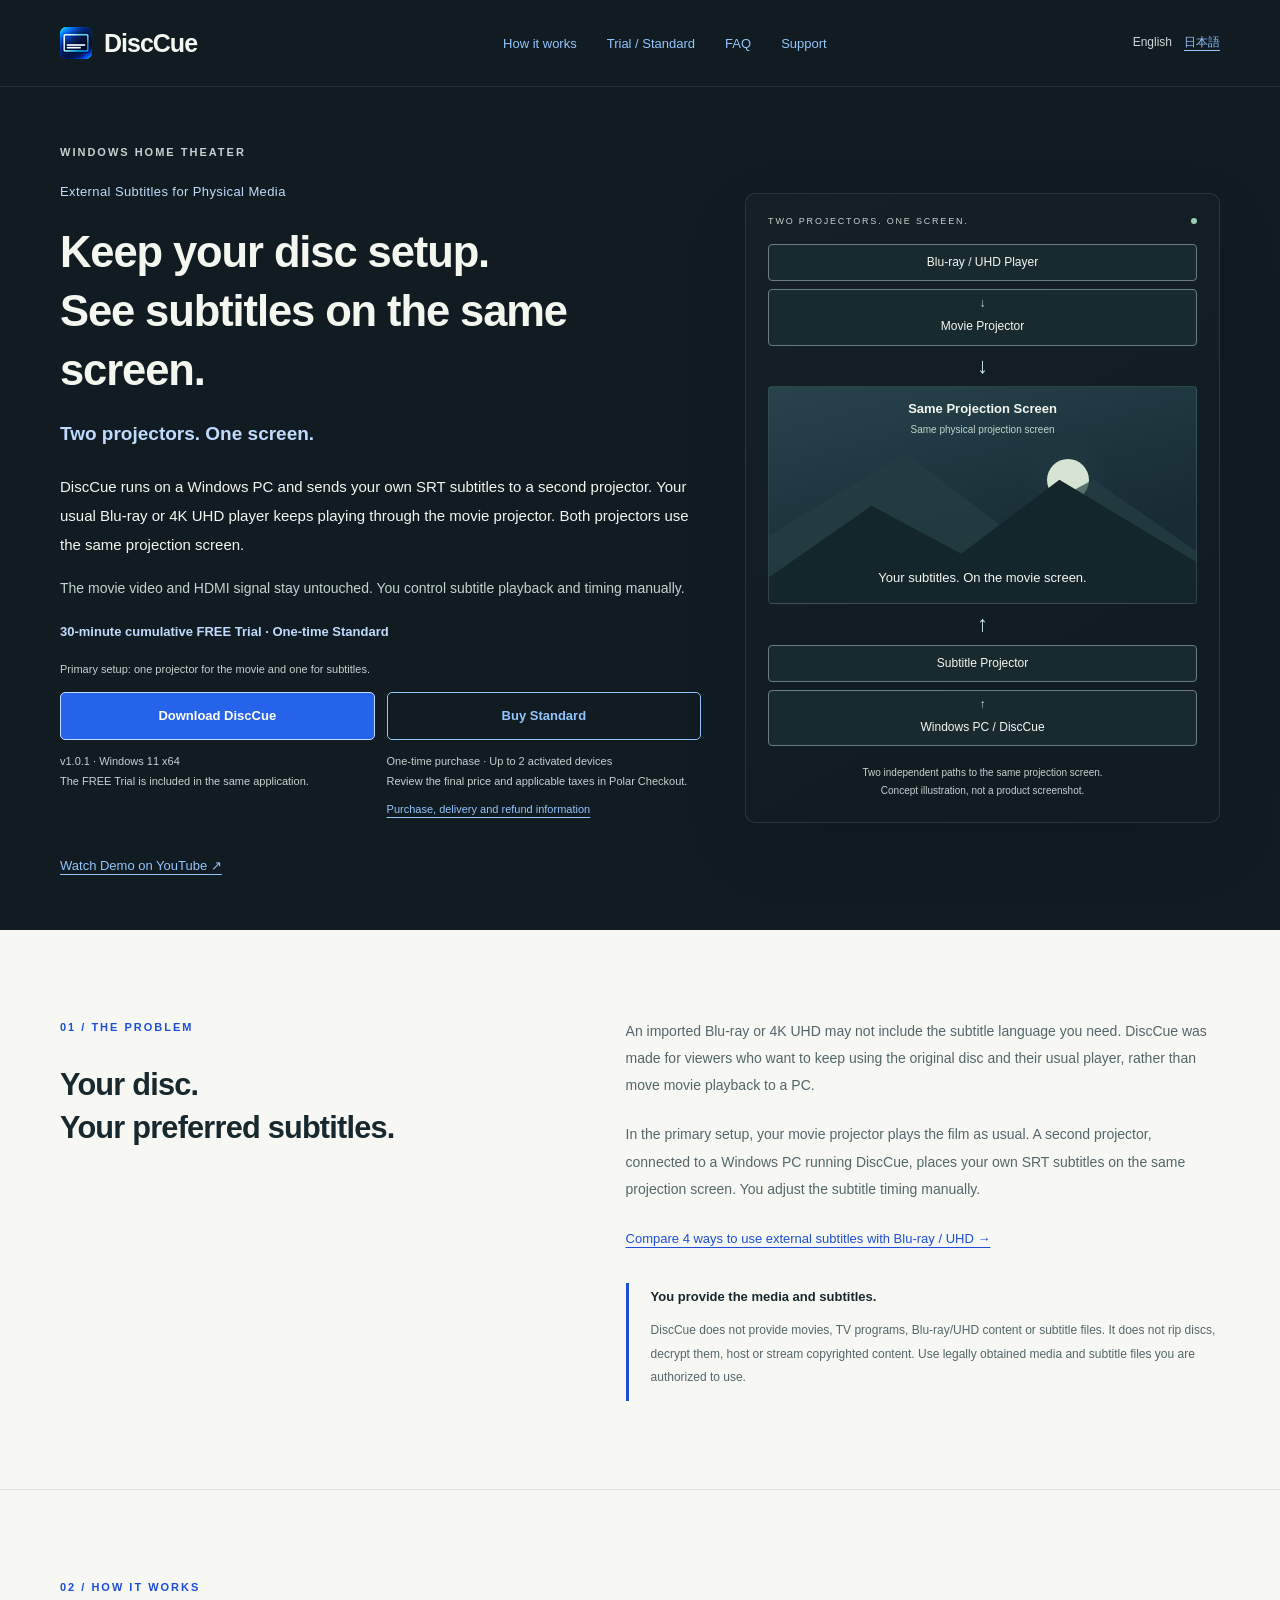
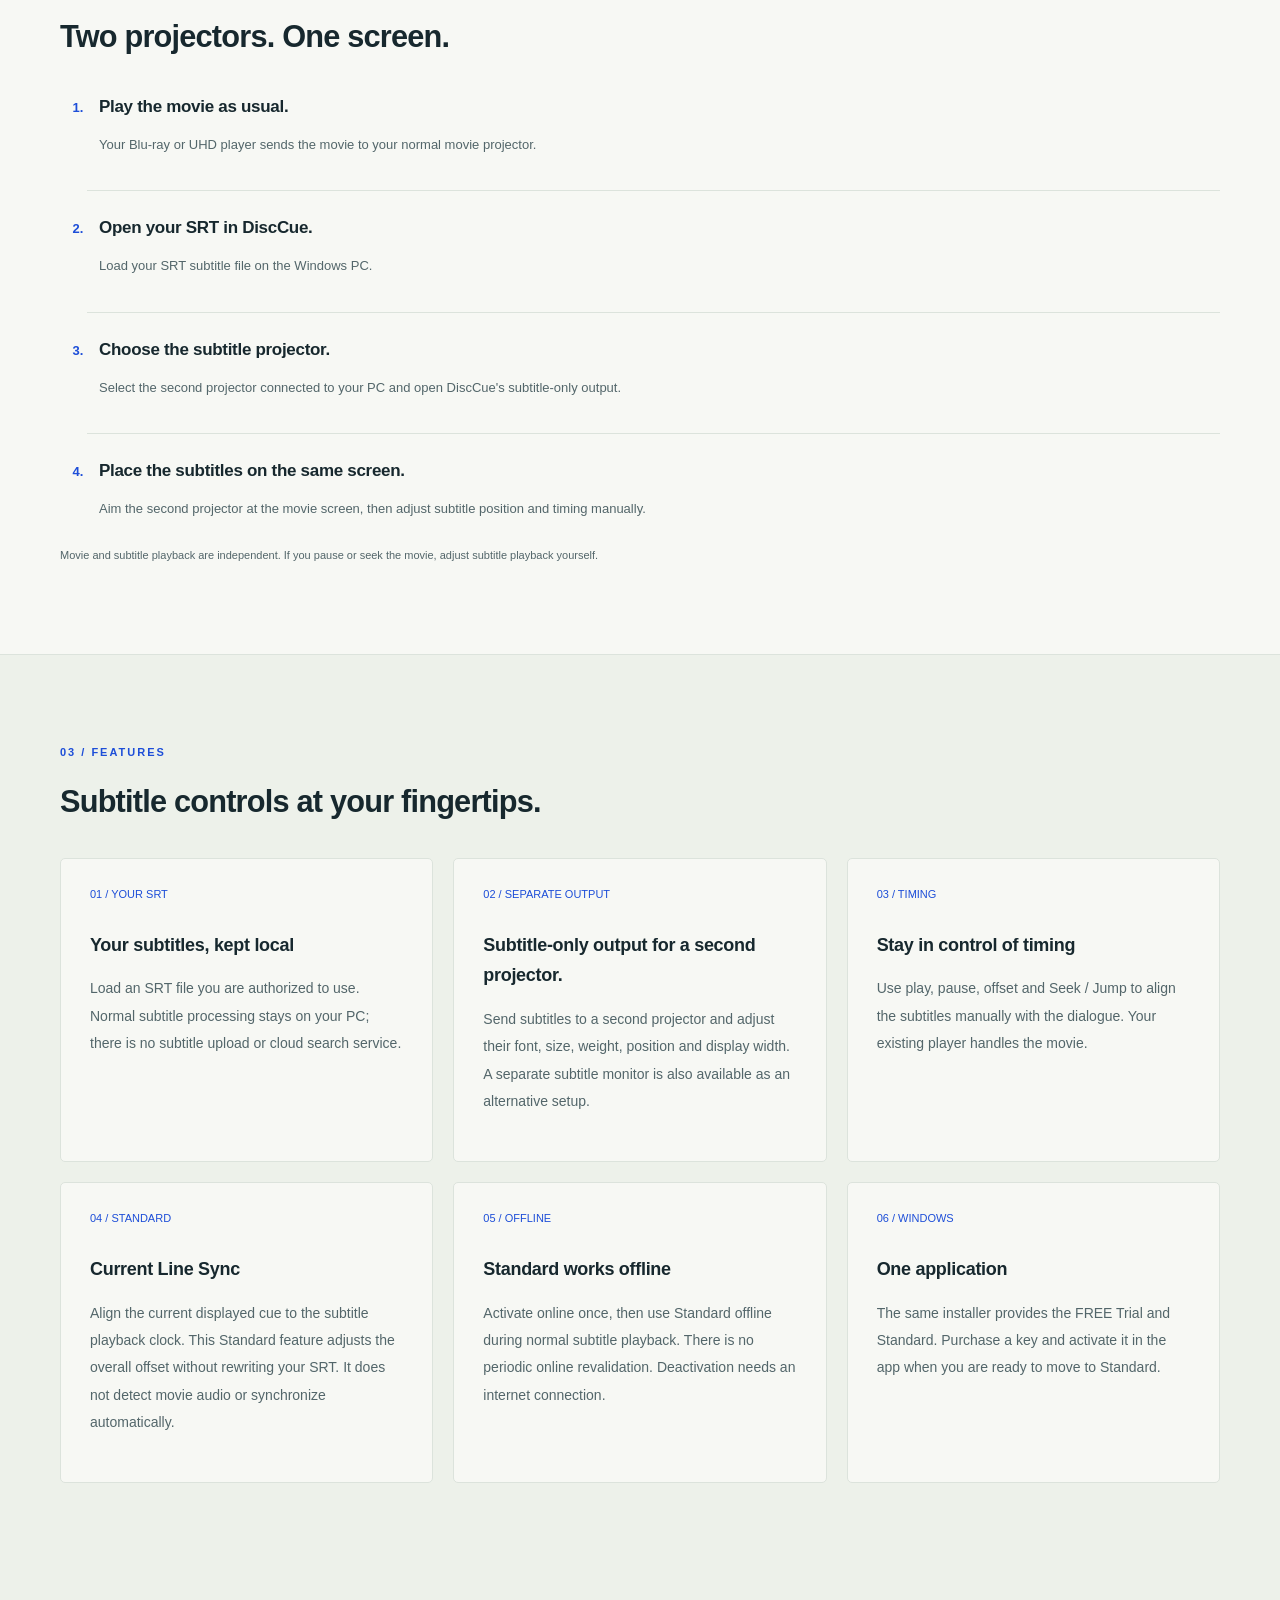
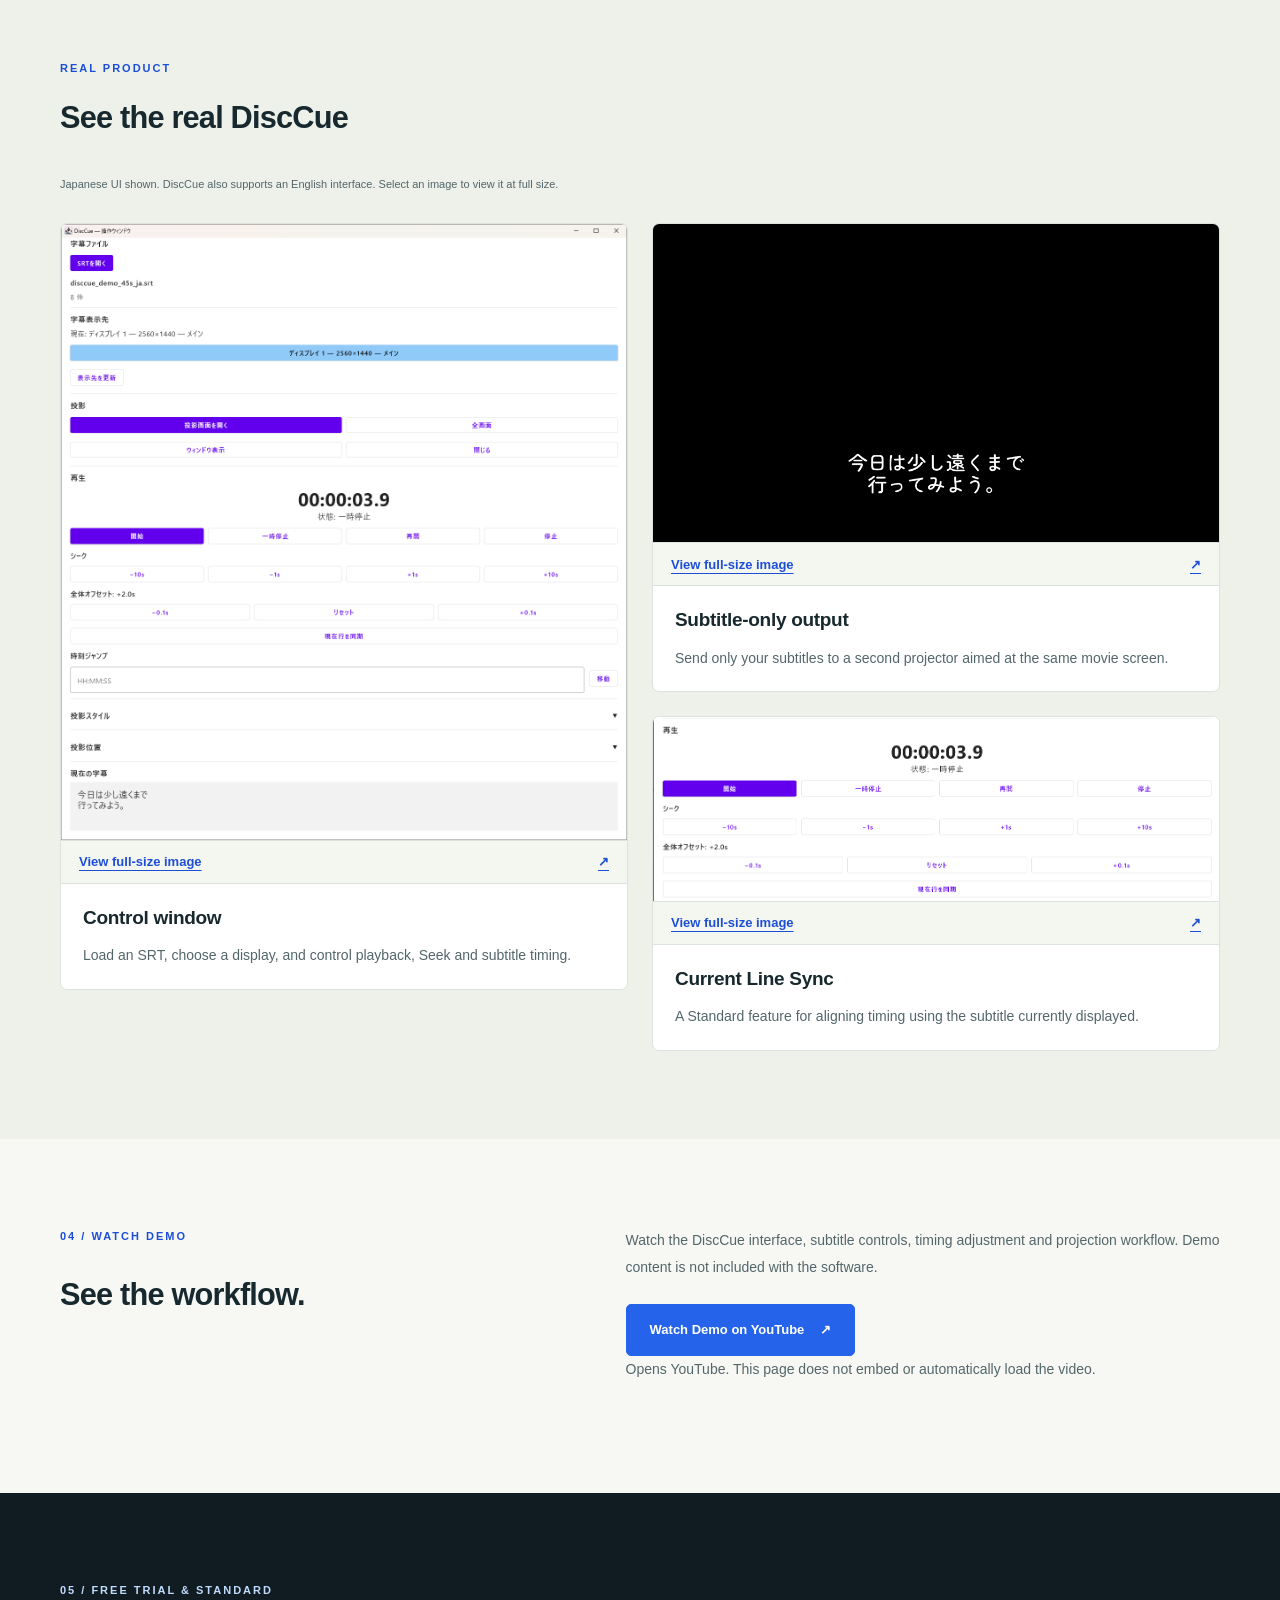
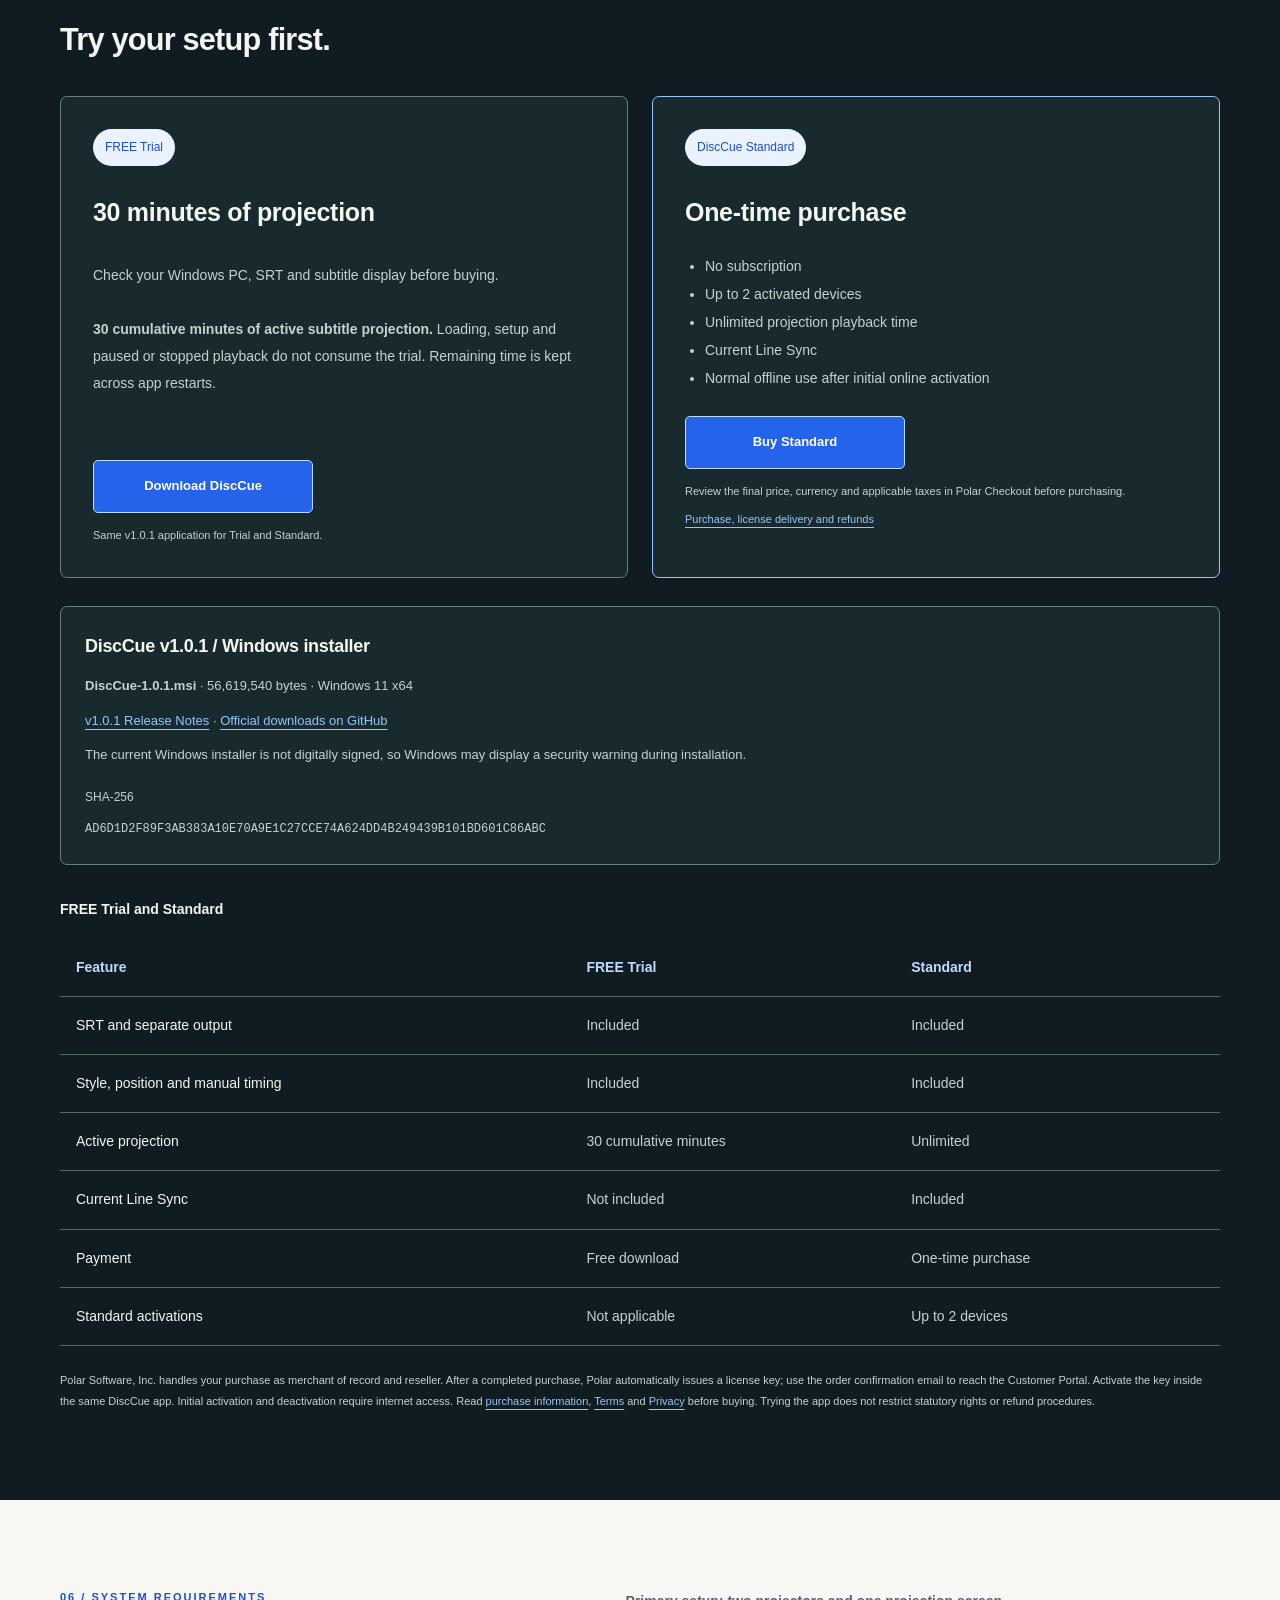
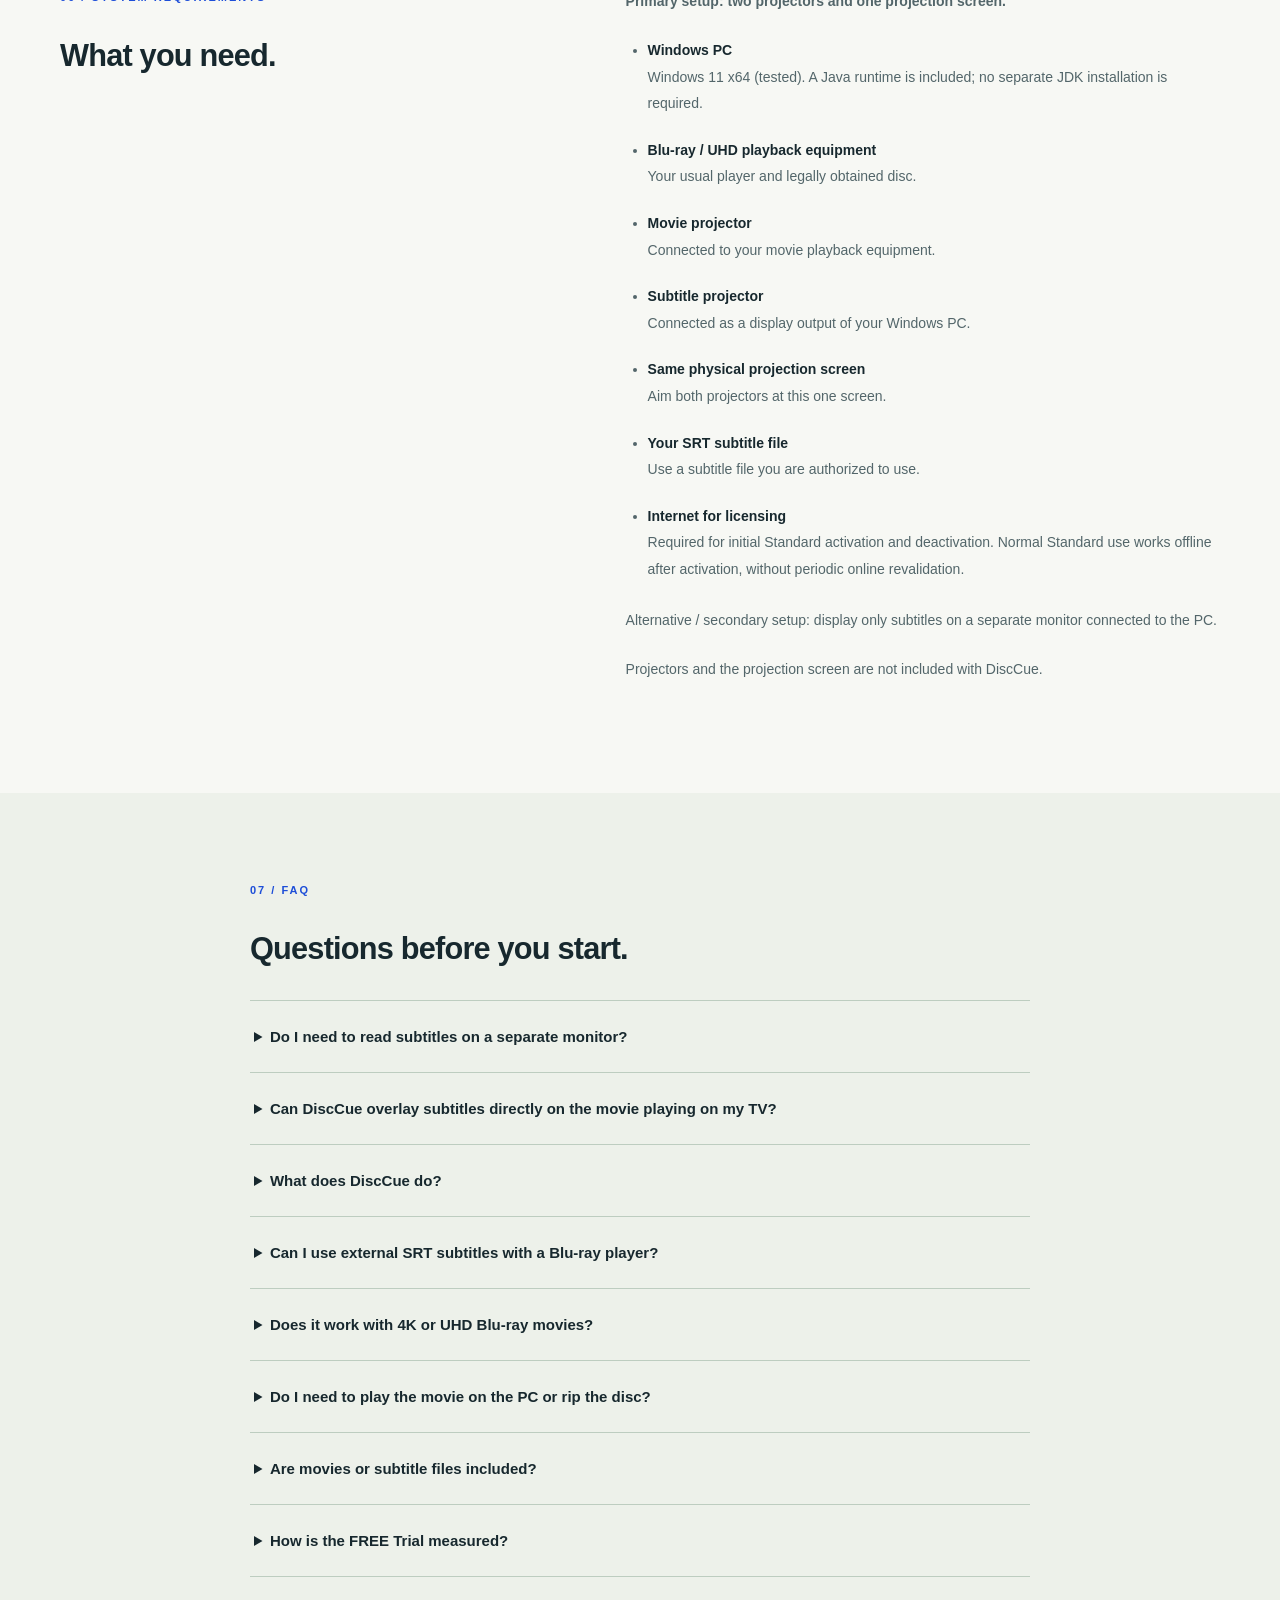
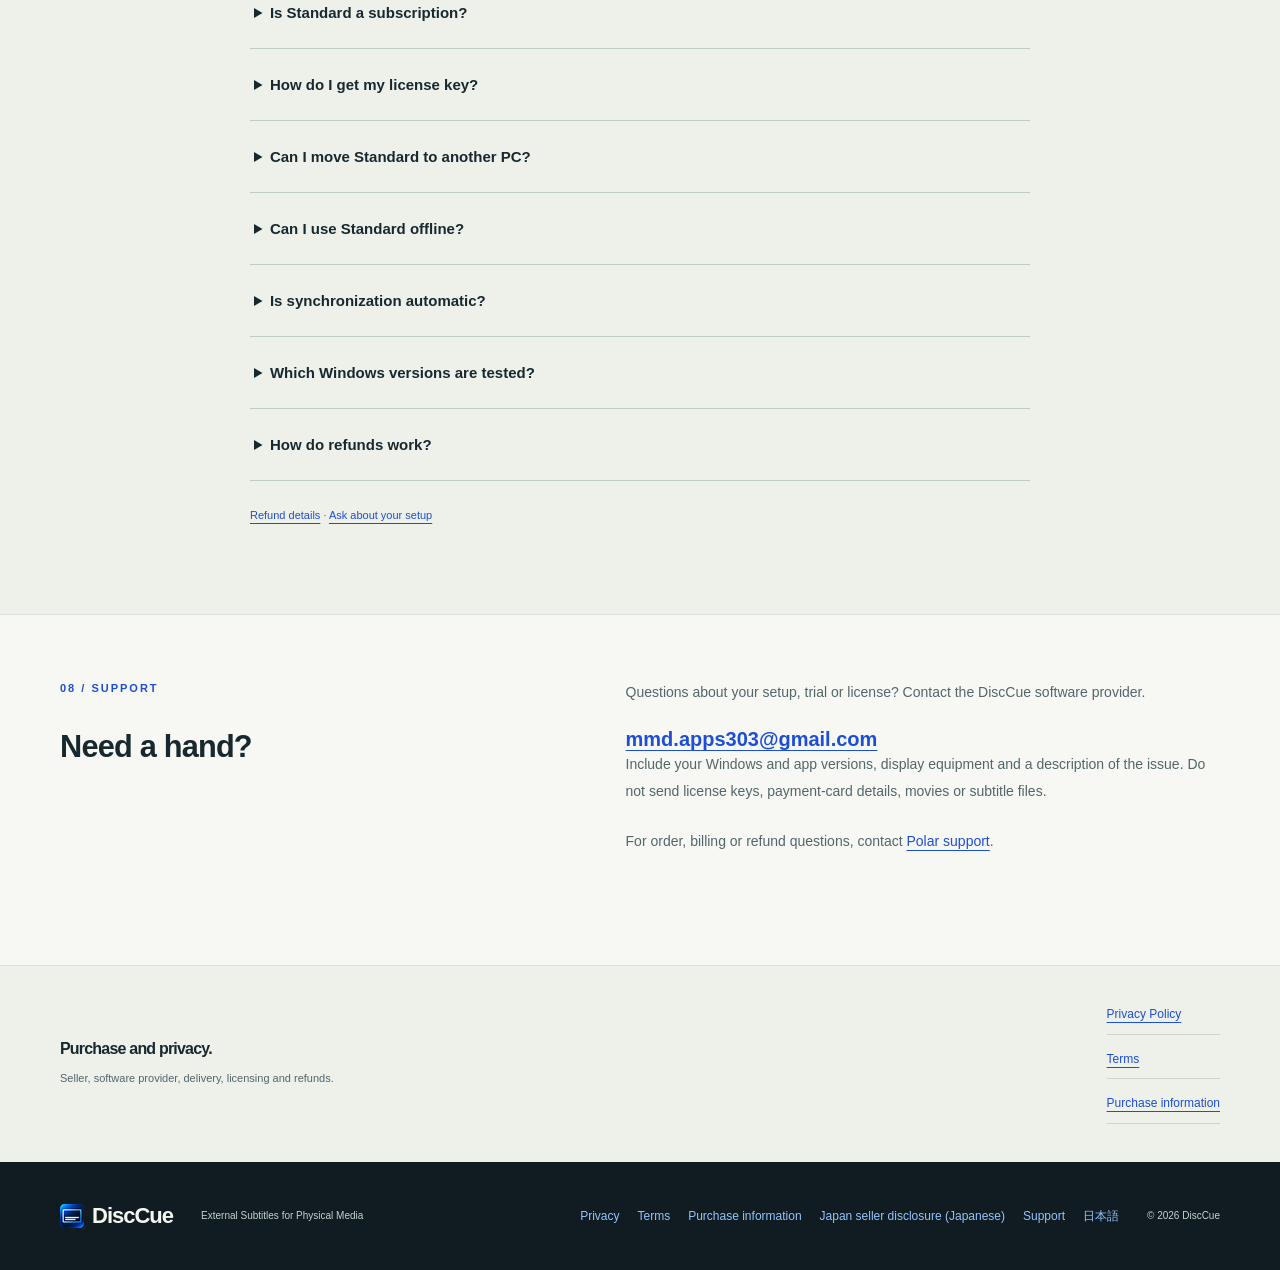
==== commit f7ca0e65: "Clarify dual-projector same-screen messaging in Japanese and English" ====
--- a/en/index.html
+++ b/en/index.html
@@ -4,7 +4,7 @@
   <meta charset="utf-8">
   <meta name="viewport" content="width=device-width, initial-scale=1">
   <title>DiscCue — External SRT subtitles for Blu-ray and UHD</title>
-  <meta name="description" content="Use your own external SRT subtitles with Blu-ray or UHD playback through a separate Windows display or projector. Manual timing, a free trial and one-time Standard.">
+  <meta name="description" content="DiscCue sends your SRT from a Windows PC to a second projector on the same physical screen as your Blu-ray / UHD movie. Two projectors. Manual timing.">
   <meta name="theme-color" content="#101c21">
   <link rel="canonical" href="https://maguwaidog.github.io/disccue/en/">
   <link rel="alternate" hreflang="ja" href="https://maguwaidog.github.io/disccue/">
@@ -14,18 +14,18 @@
   <meta property="og:site_name" content="DiscCue">
   <meta property="og:locale" content="en_US">
   <meta property="og:title" content="DiscCue — External SRT subtitles for Blu-ray and UHD">
-  <meta property="og:description" content="Use your own external SRT subtitles with Blu-ray or UHD playback through a separate Windows display or projector. Manual timing, a free trial and one-time Standard.">
+  <meta property="og:description" content="Your SRT. The same projection screen. Two projectors. One screen. Manual subtitle timing with your usual Blu-ray / UHD player. Cumulative 30-minute FREE Trial.">
   <meta property="og:url" content="https://maguwaidog.github.io/disccue/en/">
   <meta name="twitter:card" content="summary_large_image">
   <meta name="twitter:title" content="DiscCue — External SRT subtitles for Blu-ray and UHD">
-  <meta name="twitter:description" content="Use your own external SRT subtitles with Blu-ray or UHD playback through a separate Windows display or projector. Manual timing, a free trial and one-time Standard.">
+  <meta name="twitter:description" content="Your SRT. The same projection screen. Two projectors. One screen. Manual subtitle timing with your usual Blu-ray / UHD player. Cumulative 30-minute FREE Trial.">
   <meta property="og:image" content="https://maguwaidog.github.io/disccue/assets/brand/og-en.png">
   <meta property="og:image:width" content="1200">
   <meta property="og:image:height" content="630">
   <meta property="og:image:type" content="image/png">
-  <meta property="og:image:alt" content="Official DiscCue icon and product message: keep your player and disc, and display your own subtitles.">
+  <meta property="og:image:alt" content="Official DiscCue icon. Your SRT. The same projection screen. Two projectors. One screen.">
   <meta name="twitter:image" content="https://maguwaidog.github.io/disccue/assets/brand/og-en.png">
-  <meta name="twitter:image:alt" content="Official DiscCue icon and product message: keep your player and disc, and display your own subtitles.">
+  <meta name="twitter:image:alt" content="Official DiscCue icon. Your SRT. The same projection screen. Two projectors. One screen.">
   <link rel="icon" href="../assets/brand/favicon.ico" type="image/x-icon">
   <link rel="icon" href="../assets/brand/disccue-icon-16.png" sizes="16x16" type="image/png">
   <link rel="icon" href="../assets/brand/disccue-icon-32.png" sizes="32x32" type="image/png">
@@ -43,33 +43,45 @@
   <main id="main">
     <section class="hero"><div class="wrap hero-grid">
       <div class="hero-copy"><p class="eyebrow">WINDOWS HOME THEATER</p><p class="descriptor">External Subtitles for Physical Media</p>
-        <h1>Add your own subtitles.<br>Keep your Blu-ray setup.</h1>
-        <p class="hero-promise">Keep your player.<br>Keep your disc.<br>Add your subtitles.</p>
-        <p class="lead">DiscCue displays your SRT subtitles on a separate screen or projector. Bring the subtitles into your viewing field while your existing equipment plays the movie.</p>
-        <p class="hero-detail">Your movie signal stays untouched. Subtitle synchronization is manual.</p>
+        <h1>Keep your disc setup.<br>See subtitles on the same screen.</h1>
+        <p class="hero-promise">Two projectors. One screen.</p>
+        <p class="lead">DiscCue runs on a Windows PC and sends your own SRT subtitles to a second projector. Your usual Blu-ray or 4K UHD player keeps playing through the movie projector. Both projectors use the same projection screen.</p>
+        <p class="hero-detail">The movie video and HDMI signal stay untouched. You control subtitle playback and timing manually.</p>
         <p class="offer-summary">30-minute cumulative FREE Trial · One-time Standard</p>
+        <p class="cta-note setup-note">Primary setup: one projector for the movie and one for subtitles.</p>
         <div class="cta-group" aria-label="Try or purchase DiscCue">
           <div class="cta-item"><a class="button" href="https://github.com/maguwaidog/DiscCue-Releases/releases/download/v1.0.1/DiscCue-1.0.1.msi" aria-describedby="download-note">Download DiscCue</a><p id="download-note" class="cta-note">v1.0.1 · Windows 11 x64<br>The FREE Trial is included in the same application.</p></div>
           <div class="cta-item"><a class="button button-outline" href="https://buy.polar.sh/polar_cl_TDCBYYSAvUdgNv5AkaE9ONiixadWXCWjz7tw21eu6fU" aria-describedby="purchase-note">Buy Standard</a><p id="purchase-note" class="cta-note">One-time purchase · Up to 2 activated devices<br>Review the final price and applicable taxes in Polar Checkout.<br><a href="purchase.html">Purchase, delivery and refund information</a></p></div>
         </div>
         <a class="text-link" href="https://www.youtube.com/watch?v=ijT8DTnvG0c">Watch Demo on YouTube <span aria-hidden="true">↗</span></a>
       </div>
-      <figure class="concept" aria-labelledby="concept-caption">
-        <div class="concept-top"><span>YOUR MOVIE · YOUR SUBTITLES</span><span>CONCEPT</span></div>
-        <div class="screen-art" aria-hidden="true"><div class="moon"></div><div class="ridge ridge-back"></div><div class="ridge ridge-front"></div><span class="screen-label">MOVIE DISPLAY</span></div>
-        <div class="subtitle-panel" aria-hidden="true"><span class="panel-label">SEPARATE SUBTITLE OUTPUT</span><p>Your subtitles. In your viewing field.</p><div class="timeline"><span></span><i></i></div></div>
-        <div class="concept-bottom"><strong>DiscCue</strong><span>WINDOWS → SUBTITLE OUTPUT</span></div>
-        <figcaption id="concept-caption">How DiscCue works: a concept illustration, not a product screenshot.</figcaption>
+      <figure class="concept same-screen-concept" aria-labelledby="concept-caption">
+        <div class="concept-top"><span>TWO PROJECTORS. ONE SCREEN.</span><span class="small-dot" aria-hidden="true"></span></div>
+        <ol class="projection-path movie-path" aria-label="Movie path"><li>Blu-ray / UHD Player</li><li>Movie Projector</li></ol>
+        <div class="projection-arrow" aria-hidden="true">↓</div>
+        <div class="screen-art shared-screen"><div aria-hidden="true"><div class="moon"></div><div class="ridge ridge-back"></div><div class="ridge ridge-front"></div></div><span class="shared-screen-label">Same Projection Screen<br><span>Same physical projection screen</span></span><p class="projected-subtitles">Your subtitles. On the movie screen.</p></div>
+        <div class="projection-arrow" aria-hidden="true">↑</div>
+        <ol class="projection-path subtitle-path" aria-label="Subtitle path"><li>Windows PC / DiscCue</li><li>Subtitle Projector</li></ol>
+        <figcaption id="concept-caption">Two independent paths to the same projection screen.<br>Concept illustration, not a product screenshot.</figcaption>
       </figure>
     </div></section>
 
-    <section class="section product" id="problem"><div class="wrap product-grid"><div><p class="eyebrow">01 / THE PROBLEM</p><h2>Your disc.<br>Your preferred subtitles.</h2></div><div class="prose"><p>An imported Blu-ray or 4K UHD Blu-ray may not include the subtitle language you need. If you have an external SRT file you are authorized to use, DiscCue lets you add a separate subtitle output without replacing your player.</p><p>The movie stays on your TV or projector. Connect a second display or projector to your Windows PC, place the subtitle output in the same viewing field and adjust its timing from DiscCue.</p><p><a class="text-link" href="guides/blu-ray-external-subtitles/">Compare 4 ways to use external subtitles with Blu-ray / UHD →</a></p><div class="content-notice"><strong>You provide the media and subtitles.</strong><p>DiscCue does not provide movies, TV programs, Blu-ray/UHD content or subtitle files. It does not rip discs, decrypt them, host or stream copyrighted content. Use legally obtained media and subtitle files you are authorized to use.</p></div></div></div></section>
+    <section class="section product" id="problem"><div class="wrap product-grid"><div><p class="eyebrow">01 / THE PROBLEM</p><h2>Your disc.<br>Your preferred subtitles.</h2></div><div class="prose"><p>An imported Blu-ray or 4K UHD may not include the subtitle language you need. DiscCue was made for viewers who want to keep using the original disc and their usual player, rather than move movie playback to a PC.</p><p>In the primary setup, your movie projector plays the film as usual. A second projector, connected to a Windows PC running DiscCue, places your own SRT subtitles on the same projection screen. You adjust the subtitle timing manually.</p><p><a class="text-link" href="guides/blu-ray-external-subtitles/">Compare 4 ways to use external subtitles with Blu-ray / UHD →</a></p><div class="content-notice"><strong>You provide the media and subtitles.</strong><p>DiscCue does not provide movies, TV programs, Blu-ray/UHD content or subtitle files. It does not rip discs, decrypt them, host or stream copyrighted content. Use legally obtained media and subtitle files you are authorized to use.</p></div></div></div></section>
 
-    <section class="section how-section" id="how-it-works"><div class="wrap"><div class="section-heading"><div><p class="eyebrow">02 / HOW IT WORKS</p><h2>Two outputs. One viewing field.</h2></div></div><div class="flow-grid"><div class="flow-card"><h3>Movie path</h3><ol class="signal-flow"><li>Blu-ray / UHD player<span>Your existing playback equipment</span></li><li>Main display / projector<span>The movie screen</span></li><li>Movie<span>Original video signal</span></li></ol></div><div class="flow-card"><h3>Subtitle path</h3><ol class="signal-flow"><li>Windows PC + DiscCue<span>Your local SRT file</span></li><li>Subtitle display / projector<span>A separate output connected to the PC</span></li><li>SRT subtitles<span>Style, position and manual timing</span></li></ol></div></div><p class="viewing-note">Arrange the movie and subtitle outputs in the same viewing field.</p><p class="section-note">DiscCue does not modify the movie signal, composite subtitles into it or control the player. Synchronization is manual.</p></div></section>
+    <section class="section how-section" id="how-it-works"><div class="wrap">
+      <div class="section-heading"><div><p class="eyebrow">02 / HOW IT WORKS</p><h2>Two projectors. One screen.</h2></div></div>
+      <ol class="setup-steps">
+        <li><h3>Play the movie as usual.</h3><p>Your Blu-ray or UHD player sends the movie to your normal movie projector.</p></li>
+        <li><h3>Open your SRT in DiscCue.</h3><p>Load your SRT subtitle file on the Windows PC.</p></li>
+        <li><h3>Choose the subtitle projector.</h3><p>Select the second projector connected to your PC and open DiscCue's subtitle-only output.</p></li>
+        <li><h3>Place the subtitles on the same screen.</h3><p>Aim the second projector at the movie screen, then adjust subtitle position and timing manually.</p></li>
+      </ol>
+      <p class="section-note">Movie and subtitle playback are independent. If you pause or seek the movie, adjust subtitle playback yourself.</p>
+    </div></section>
 
     <section class="section features" id="features"><div class="wrap"><div class="section-heading"><div><p class="eyebrow">03 / FEATURES</p><h2>Subtitle controls at your fingertips.</h2></div></div><div class="feature-grid">
         <article class="feature-card"><span class="feature-number">01 / YOUR SRT</span><h3>Your subtitles, kept local</h3><p>Load an SRT file you are authorized to use. Normal subtitle processing stays on your PC; there is no subtitle upload or cloud search service.</p></article>
-        <article class="feature-card"><span class="feature-number">02 / SEPARATE OUTPUT</span><h3>A screen just for subtitles</h3><p>Choose a display or projector connected to your Windows PC. Adjust subtitle styling, position and geometry for your setup.</p></article>
+        <article class="feature-card"><span class="feature-number">02 / SEPARATE OUTPUT</span><h3>Subtitle-only output for a second projector.</h3><p>Send subtitles to a second projector and adjust their font, size, weight, position and display width. A separate subtitle monitor is also available as an alternative setup.</p></article>
         <article class="feature-card"><span class="feature-number">03 / TIMING</span><h3>Stay in control of timing</h3><p>Use play, pause, offset and Seek / Jump to align the subtitles manually with the dialogue. Your existing player handles the movie.</p></article>
         <article class="feature-card"><span class="feature-number">04 / STANDARD</span><h3>Current Line Sync</h3><p>Align the current displayed cue to the subtitle playback clock. This Standard feature adjusts the overall offset without rewriting your SRT. It does not detect movie audio or synchronize automatically.</p></article>
         <article class="feature-card"><span class="feature-number">05 / OFFLINE</span><h3>Standard works offline</h3><p>Activate online once, then use Standard offline during normal subtitle playback. There is no periodic online revalidation. Deactivation needs an internet connection.</p></article>
@@ -92,7 +104,7 @@
           <img src="../assets/screenshots/disccue-subtitle-output.webp" width="2048" height="1152" style="aspect-ratio:2048/1152" alt="Two lines of Japanese demo subtitles near the bottom of a black subtitle-only output: “今日は少し遠くまで / 行ってみよう。”" loading="lazy" decoding="async">
           <span class="product-shot-action">View full-size image <span aria-hidden="true">↗</span></span>
         </a>
-        <figcaption id="product-shot-caption-2"><h3>Subtitle-only output</h3><p>Display only your subtitles on a screen or projector separate from the movie.</p></figcaption>
+        <figcaption id="product-shot-caption-2"><h3>Subtitle-only output</h3><p>Send only your subtitles to a second projector aimed at the same movie screen.</p></figcaption>
       </figure>
       <figure class="product-shot">
         <a class="product-shot-link" href="../assets/screenshots/disccue-current-line-sync.webp" aria-describedby="product-shot-caption-3">
@@ -114,11 +126,16 @@
     <div class="comparison"><table><caption>FREE Trial and Standard</caption><thead><tr><th scope="col">Feature</th><th scope="col">FREE Trial</th><th scope="col">Standard</th></tr></thead><tbody><tr><th scope="row">SRT and separate output</th><td>Included</td><td>Included</td></tr><tr><th scope="row">Style, position and manual timing</th><td>Included</td><td>Included</td></tr><tr><th scope="row">Active projection</th><td>30 cumulative minutes</td><td>Unlimited</td></tr><tr><th scope="row">Current Line Sync</th><td>Not included</td><td>Included</td></tr><tr><th scope="row">Payment</th><td>Free download</td><td>One-time purchase</td></tr><tr><th scope="row">Standard activations</th><td>Not applicable</td><td>Up to 2 devices</td></tr></tbody></table></div>
     <p class="section-note">Polar Software, Inc. handles your purchase as merchant of record and reseller. After a completed purchase, Polar automatically issues a license key; use the order confirmation email to reach the Customer Portal. Activate the key inside the same DiscCue app. Initial activation and deactivation require internet access. Read <a href="purchase.html">purchase information</a>, <a href="terms.html">Terms</a> and <a href="privacy.html">Privacy</a> before buying. Trying the app does not restrict statutory rights or refund procedures.</p></div></section>
 
-    <section class="section requirements-section" id="requirements"><div class="wrap product-grid"><div><p class="eyebrow">06 / SYSTEM REQUIREMENTS</p><h2>What you need.</h2></div><div class="prose"><ul class="requirements-list"><li><strong>Windows PC</strong><br>Windows 11 x64 (tested). A Java runtime is included; no separate JDK installation is required.</li><li><strong>A separate subtitle output</strong><br>A display or projector connected to your Windows PC, arranged in the same viewing field as the movie.</li><li><strong>Your media and SRT</strong><br>Legally obtained media, authorized SRT files and your existing movie playback equipment.</li><li><strong>Internet for licensing</strong><br>Required for initial Standard activation and deactivation. Normal Standard use works offline after activation, without periodic online revalidation.</li></ul></div></div></section>
+    <section class="section requirements-section" id="requirements"><div class="wrap product-grid">
+      <div><p class="eyebrow">06 / SYSTEM REQUIREMENTS</p><h2>What you need.</h2></div>
+      <div class="prose"><p><strong>Primary setup: two projectors and one projection screen.</strong></p><ul class="requirements-list"><li><strong>Windows PC</strong><br>Windows 11 x64 (tested). A Java runtime is included; no separate JDK installation is required.</li><li><strong>Blu-ray / UHD playback equipment</strong><br>Your usual player and legally obtained disc.</li><li><strong>Movie projector</strong><br>Connected to your movie playback equipment.</li><li><strong>Subtitle projector</strong><br>Connected as a display output of your Windows PC.</li><li><strong>Same physical projection screen</strong><br>Aim both projectors at this one screen.</li><li><strong>Your SRT subtitle file</strong><br>Use a subtitle file you are authorized to use.</li><li><strong>Internet for licensing</strong><br>Required for initial Standard activation and deactivation. Normal Standard use works offline after activation, without periodic online revalidation.</li></ul><p>Alternative / secondary setup: display only subtitles on a separate monitor connected to the PC.</p><p>Projectors and the projection screen are not included with DiscCue.</p></div>
+    </div></section>
 
     <section class="section faq-section" id="faq"><div class="wrap document-wrap"><p class="eyebrow">07 / FAQ</p><h2>Questions before you start.</h2><div class="faq-list">
-        <details><summary>What does DiscCue do?</summary><p>It displays your own SRT subtitles on a separate display or projector and lets you adjust their timing manually. Position the subtitle output in the same viewing field as the movie.</p></details>
-        <details><summary>Can I use external SRT subtitles with a Blu-ray player?</summary><p>Yes, using a Windows PC and a separate subtitle display or projector. The Blu-ray player continues playing the disc as usual. DiscCue does not send subtitles into the player or add a digital overlay to its HDMI signal.</p></details>
+        <details><summary>Do I need to read subtitles on a separate monitor?</summary><p>Not in the primary setup. One projector shows the movie, while a second projector connected to your Windows PC places only the subtitles on the same projection screen. A separate subtitle monitor is an alternative, not a requirement for that two-projector setup.</p></details>
+        <details><summary>Can DiscCue overlay subtitles directly on the movie playing on my TV?</summary><p>Not currently. DiscCue does not intercept or modify the movie's HDMI signal, or insert subtitles into it. Its primary same-screen setup uses two projectors, one for the movie and one for subtitles.</p></details>
+        <details><summary>What does DiscCue do?</summary><p>DiscCue is a Windows app that loads your own SRT subtitles and sends them to a subtitle projector. In the primary setup, two projectors put the movie and subtitles on the same physical projection screen. You control subtitle styling, position, playback and timing manually. DiscCue does not play the movie or intercept or modify its HDMI signal.</p></details>
+        <details><summary>Can I use external SRT subtitles with a Blu-ray player?</summary><p>Yes, using a Windows PC and a second projector for subtitles. Your Blu-ray or UHD player continues playing the disc through the movie projector. Both projectors use the same screen. DiscCue does not send subtitles into the player or add a digital overlay to its HDMI signal.</p></details>
         <details><summary>Does it work with 4K or UHD Blu-ray movies?</summary><p>The movie continues through your existing UHD playback equipment. DiscCue handles only the separate subtitle output, so it does not process the movie resolution, HDR or audio. It is not a disc player or ripping tool.</p></details>
         <details><summary>Do I need to play the movie on the PC or rip the disc?</summary><p>No. You can keep playing the legally obtained disc on your existing equipment. DiscCue does not rip discs, decrypt them or stream copyrighted content.</p></details>
         <details><summary>Are movies or subtitle files included?</summary><p>No. Supply legally obtained media and SRT files you are authorized to use. Subtitle downloads, translation and cloud search are not included.</p></details>
@@ -127,7 +144,7 @@
         <details><summary>How do I get my license key?</summary><p>After your purchase is completed, Polar automatically issues the key. Follow the instructions in the order confirmation email to access the Customer Portal and view or copy it. Activate it inside the same DiscCue app; there is no separate Standard installer.</p></details>
         <details><summary>Can I move Standard to another PC?</summary><p>Yes. Connect the current PC to the internet and deactivate it to release an activation slot, then activate the new PC. Up to two devices may be activated.</p></details>
         <details><summary>Can I use Standard offline?</summary><p>Yes, after initial online activation. Normal subtitle use is offline, without periodic online revalidation. Initial activation and deactivation require an internet connection.</p></details>
-        <details><summary>Is synchronization automatic?</summary><p>No. Use playback controls, offset and Seek / Jump to align subtitles manually. Current Line Sync corrects the offset using the current displayed cue; it does not listen to the movie or control your player.</p></details>
+        <details><summary>Is synchronization automatic?</summary><p>No. Use playback controls, offset and Seek / Jump to align subtitles manually. Current Line Sync corrects the offset using the current displayed cue; it does not listen to the movie or control your player. Movie pause and seek are not followed automatically; adjust subtitle playback yourself.</p></details>
         <details><summary>Which Windows versions are tested?</summary><p>Windows 11 x64. A Java runtime is included, so you do not need a separate JDK. Use the free trial to check your PC, display and SRT before purchasing.</p></details>
         <details><summary>How do refunds work?</summary><p>Contact Polar support within 10 days of the transaction date with your order number and reason. Polar reviews requests at its discretion; this is not a money-back guarantee and does not limit non-waivable rights or other remedies. Read the purchase information page for details.</p></details>
     </div><p class="section-note"><a href="purchase.html#refund">Refund details</a> · <a href="mailto:mmd.apps303@gmail.com">Ask about your setup</a></p></div></section>
--- a/assets/styles.css
+++ b/assets/styles.css
@@ -95,3 +95,21 @@
 .button-outline:active{background:var(--context-outline-active-bg);color:var(--context-link-active);border-color:var(--context-link-active)}
 a:focus-visible,button:focus-visible,summary:focus-visible{outline:3px solid var(--context-focus);outline-offset:3px;box-shadow:0 0 0 3px var(--context-focus-gap)}
 @media(forced-colors:active){a:focus-visible,button:focus-visible,summary:focus-visible{outline-color:Highlight;box-shadow:none}}
+
+/* Same physical screen: two independent paths converge on one scene. */
+.hero-tagline{font-size:13px;color:var(--accent);margin:0 0 16px}
+.hero .setup-note{margin:0 0 12px}
+.same-screen-concept .projection-path{list-style:none;margin:0;padding:0;display:flex;flex-direction:column;gap:8px;text-align:center;color:var(--color-text-dark);font-size:12px;line-height:1.6}
+.same-screen-concept .projection-path li{padding:8px 12px;border:1px solid #688079;border-radius:4px;background:var(--color-surface-dark)}
+.projection-path li+li::before{content:'↓';display:block;color:var(--accent);margin-top:-4px;margin-bottom:4px}
+.same-screen-concept .subtitle-path{flex-direction:column-reverse}
+.subtitle-path li+li::before{content:none}
+.subtitle-path li:first-child::before{content:'↑';display:block;color:var(--accent);margin-top:-4px;margin-bottom:4px}
+.projection-arrow{text-align:center;color:var(--accent);font-size:22px;line-height:1.3;padding:6px}
+.same-screen-concept .shared-screen{height:218px}
+.same-screen-concept .moon{top:72px}
+.shared-screen-label{position:absolute;top:12px;left:10px;right:10px;text-align:center;color:var(--color-text-dark);font-size:13px;font-weight:650;line-height:1.5}
+.shared-screen-label span{font-size:10px;font-weight:400;color:var(--color-text-muted-dark)}
+.projected-subtitles{position:absolute;bottom:14px;left:8px;right:8px;margin:0;text-align:center;color:var(--color-text-dark);font-size:13px;line-height:1.6}
+.same-screen-concept .concept-top,.same-screen-concept figcaption{color:var(--color-text-muted-dark)}
+@media(max-width:370px){.same-screen-concept .concept-top{font-size:8px;letter-spacing:1px}.projected-subtitles{font-size:12px}}
